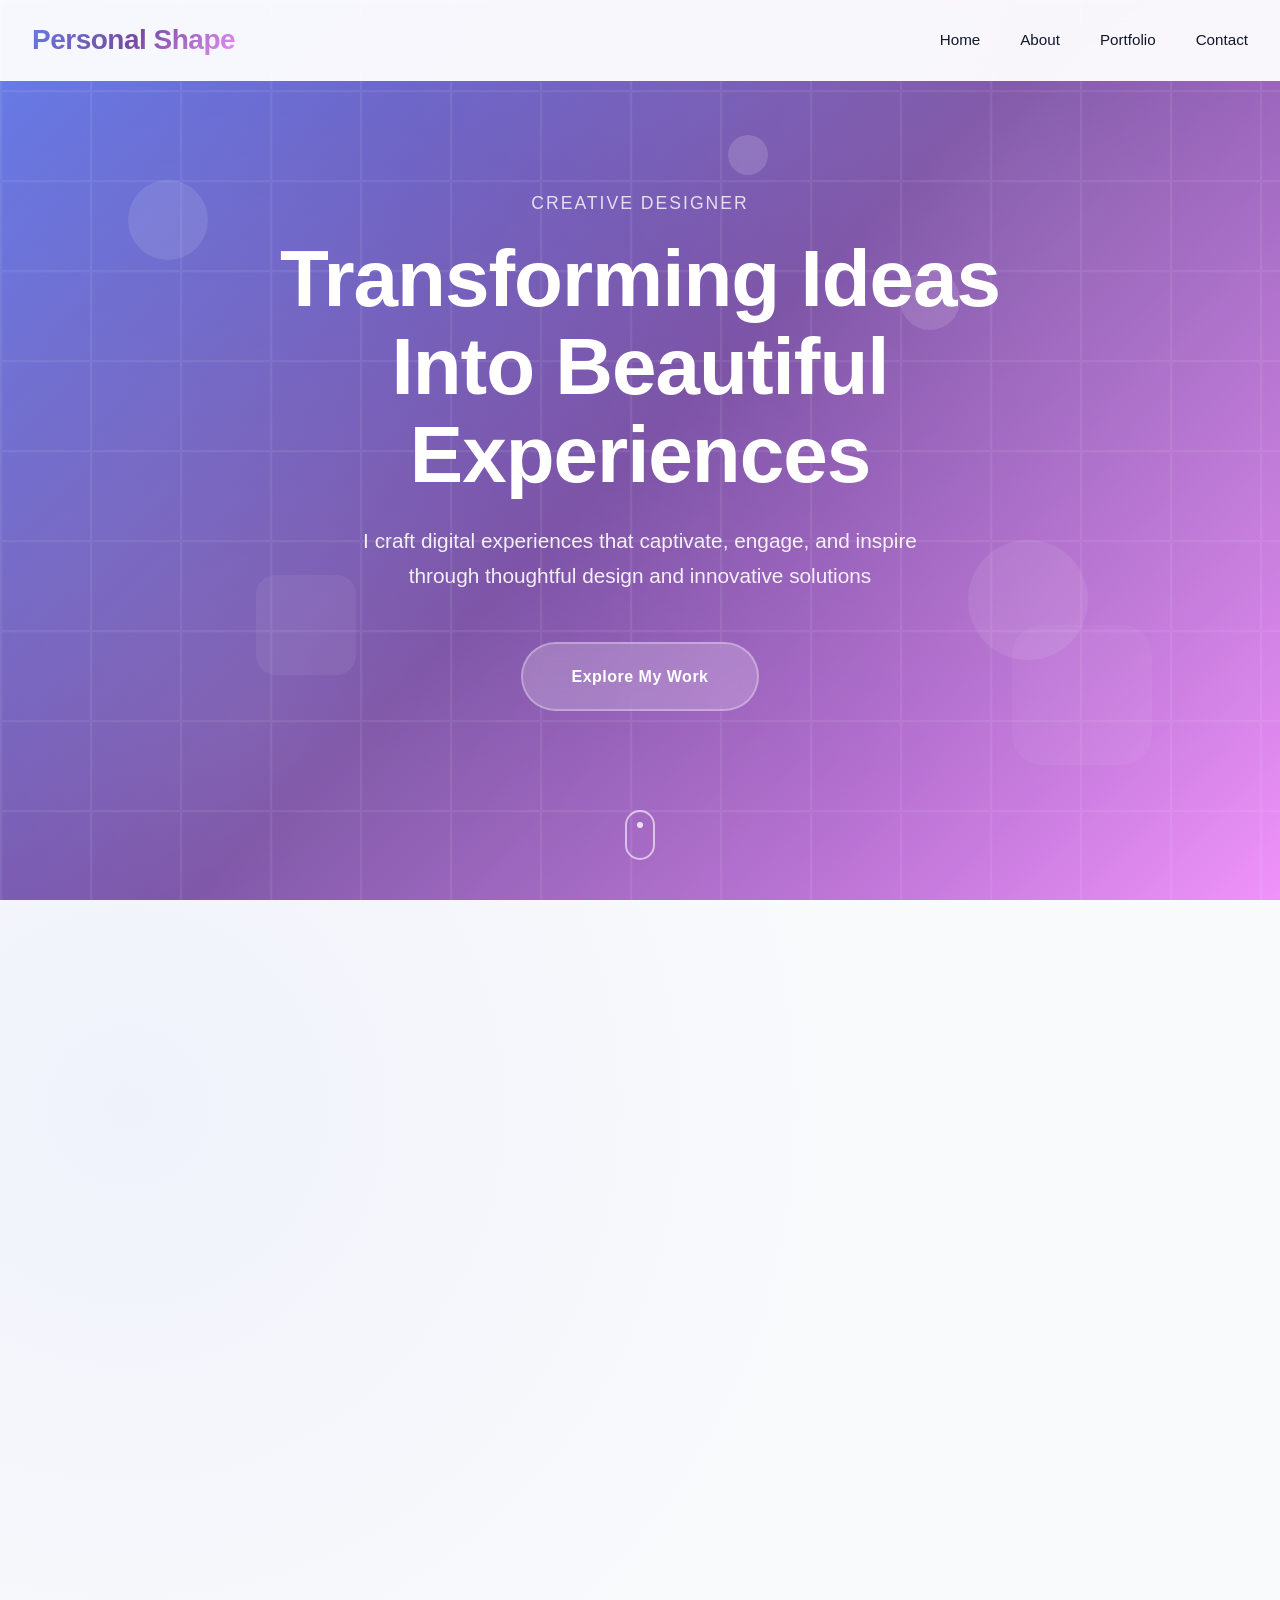
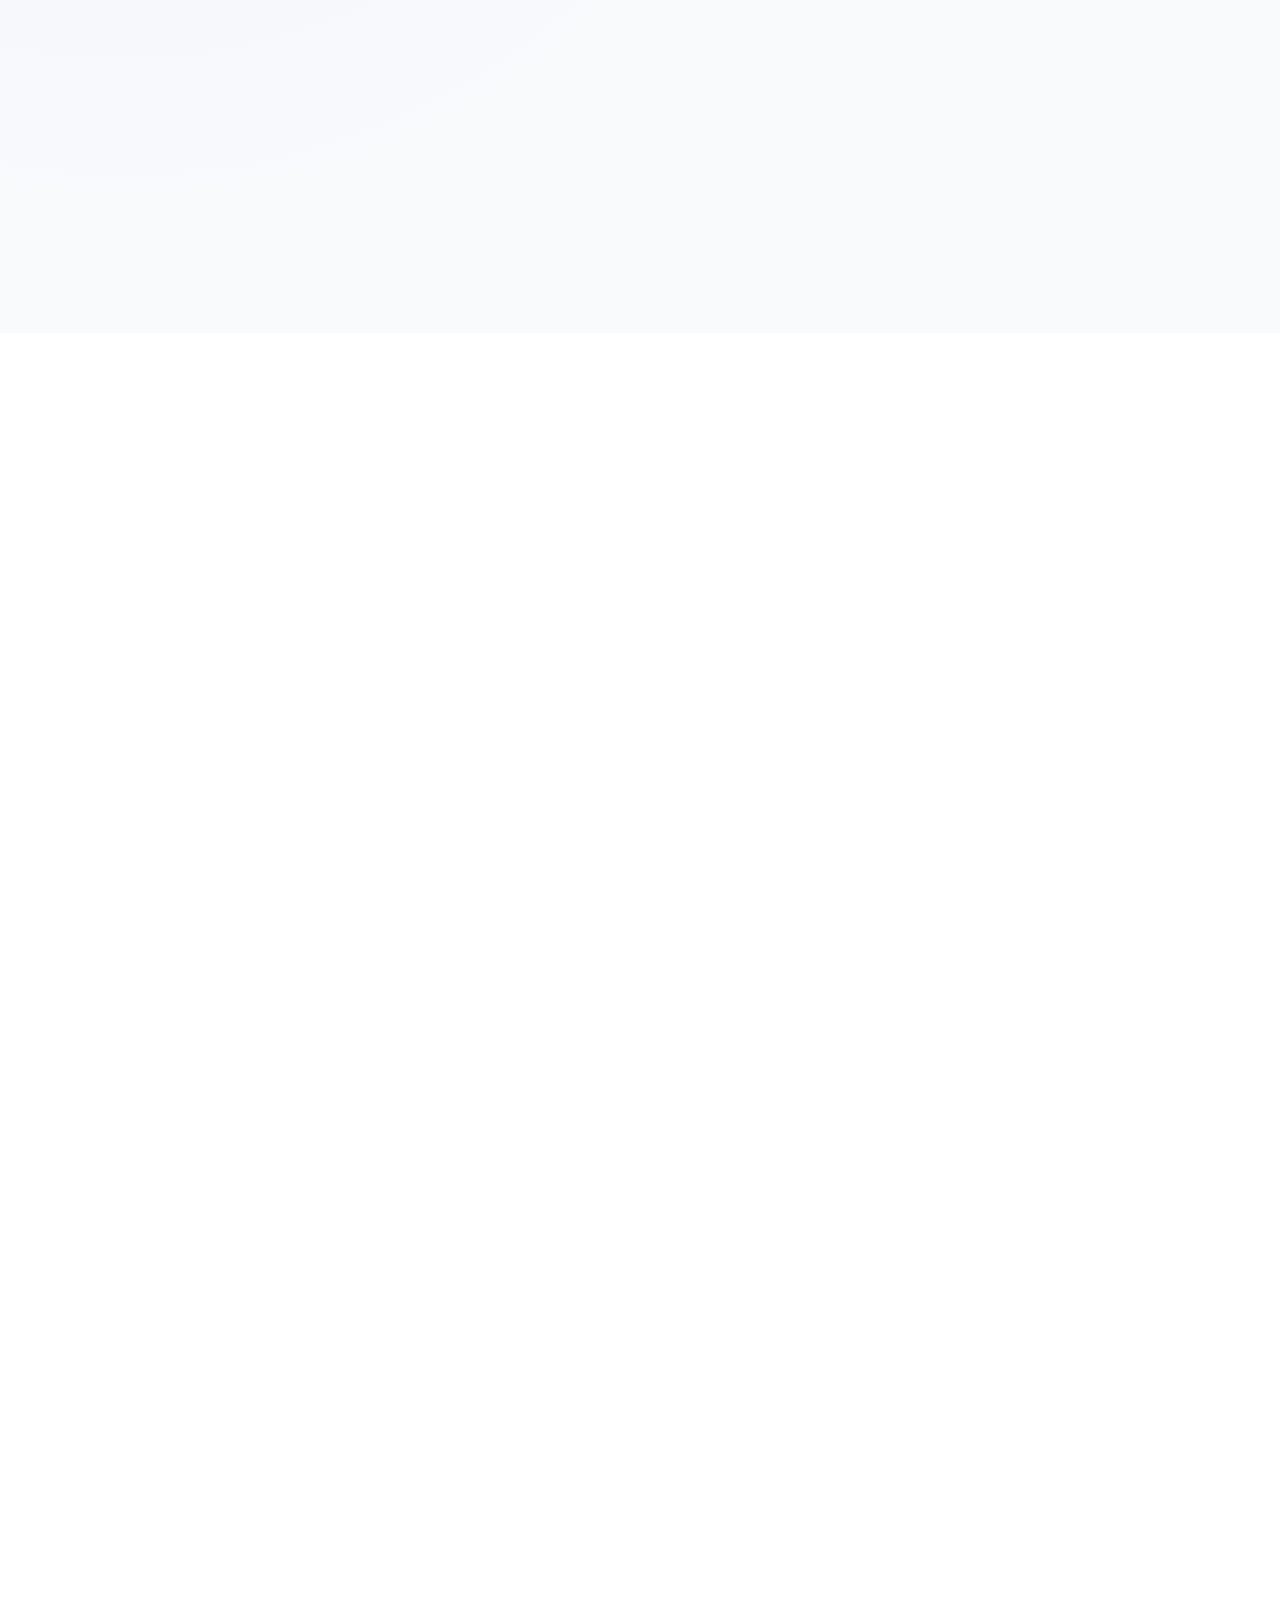
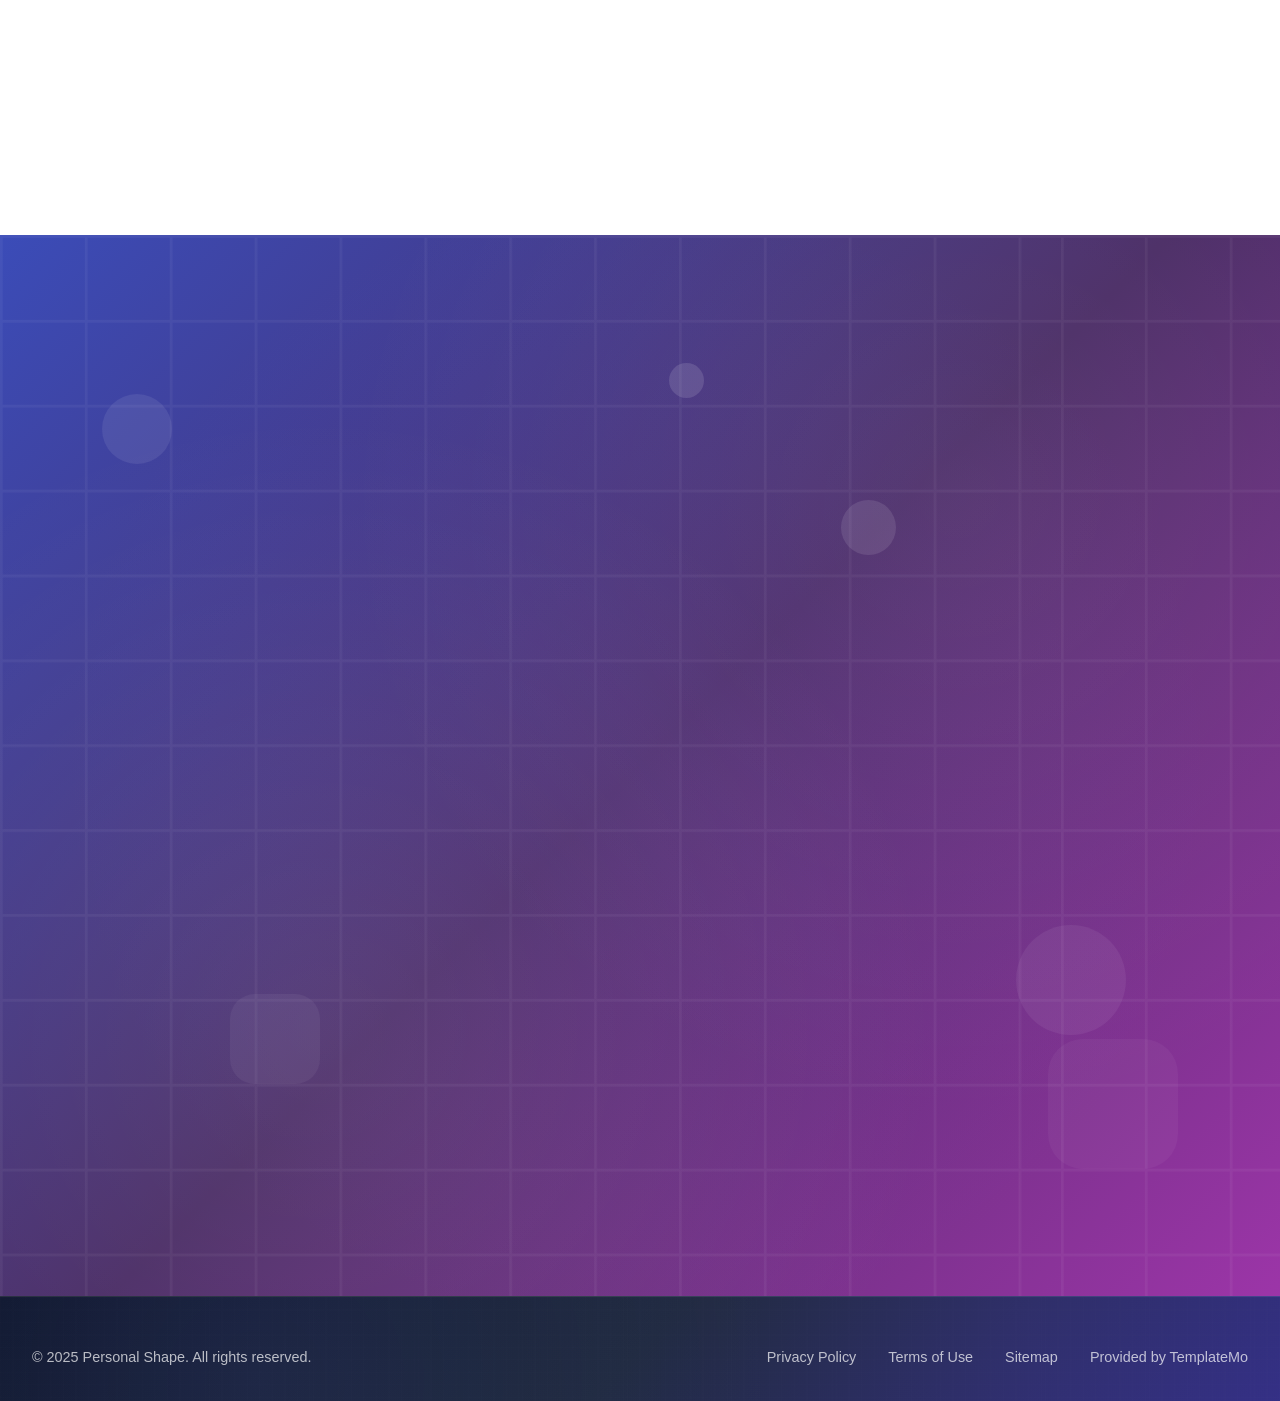
==== index.html @ 4d8c2f05 "Add files via upload" ====
<!DOCTYPE html>
<html lang="en">
<head>
    <meta charset="UTF-8">
    <meta name="viewport" content="width=device-width, initial-scale=1.0">
    <title>Personal Shape - Creative Designer</title>
    <link href="templatemo-personal-style.css" rel="stylesheet">

<!--

TemplateMo 593 personal shape

https://templatemo.com/tm-593-personal-shape

-->
</head>
<body>
    <!-- Navigation -->
    <nav id="navbar">
        <div class="nav-container">
            <div class="logo">Personal Shape</div>
            <ul class="nav-links">
                <li><a href="#home">Home</a></li>
                <li><a href="#about">About</a></li>
                <li><a href="#portfolio">Portfolio</a></li>
                <li><a href="#contact">Contact</a></li>
            </ul>
            <div class="mobile-menu-toggle" id="mobileMenuToggle">
                <div class="hamburger"></div>
                <div class="hamburger"></div>
                <div class="hamburger"></div>
            </div>
        </div>
    </nav>

    <!-- Mobile Menu -->
    <div class="mobile-menu" id="mobileMenu">
        <ul class="mobile-nav-links">
            <li><a href="#home">Home</a></li>
            <li><a href="#about">About</a></li>
            <li><a href="#portfolio">Portfolio</a></li>
            <li><a href="#contact">Contact</a></li>
        </ul>
    </div>

    <!-- Hero Section -->
    <section id="home" class="hero">
        <div class="floating-shapes">
            <div class="shape shape-1"></div>
            <div class="shape shape-2"></div>
            <div class="shape shape-3"></div>
            <div class="shape shape-4"></div>
            <div class="shape shape-5"></div>
            <div class="shape shape-6"></div>
        </div>
        <div class="hero-content">
            <div class="hero-subtitle">Creative Designer</div>
            <h1>Transforming Ideas Into Beautiful Experiences</h1>
            <p class="subtitle">I craft digital experiences that captivate, engage, and inspire through thoughtful design and innovative solutions</p>
            <a href="#portfolio" class="cta-button">Explore My Work</a>
        </div>
        <div class="scroll-indicator" onclick="document.getElementById('about').scrollIntoView()"></div>
    </section>

    <!-- About Section -->
    <section id="about" class="about">
        <div class="container">
            <h2 class="section-title fade-in">About Me</h2>
            <div class="about-content">
                <div class="about-image slide-in-left"></div>
                <div class="about-text slide-in-right">
                    <h3>Passionate about creating meaningful digital experiences</h3>
                    <p>With over 5 years of experience in digital design, I specialize in creating user-centered solutions that bridge the gap between functionality and aesthetics. My approach combines strategic thinking with creative execution to deliver impactful results.</p>
                    <p>I believe that great design is not just about how it looks, but how it works and how it makes people feel. Every project is an opportunity to solve problems and create connections that matter.</p>
                    <p>When I'm not designing, you'll find me exploring new technologies, sketching ideas, or seeking inspiration in nature and architecture.</p>
                    <div class="skills">
                        <span class="skill-tag">UI/UX Design</span>
                        <span class="skill-tag">Web Development</span>
                        <span class="skill-tag">Brand Identity</span>
                        <span class="skill-tag">Motion Graphics</span>
                        <span class="skill-tag">Prototyping</span>
                        <span class="skill-tag">Design Systems</span>
                    </div>
                </div>
            </div>
        </div>
    </section>

    <!-- Portfolio Section -->
    <section id="portfolio" class="portfolio">
        <div class="container">
            <h2 class="section-title fade-in">Featured Work</h2>
            <div class="portfolio-grid">
                <div class="portfolio-item">
                    <div class="portfolio-image"></div>
                    <div class="portfolio-content">
                        <h4>E-commerce Platform</h4>
                        <p>A modern, responsive e-commerce solution with focus on user experience and conversion optimization. Built with scalability and performance in mind.</p>
                        <div class="portfolio-tech">
                            <span class="tech-tag">React</span>
                            <span class="tech-tag">Node.js</span>
                            <span class="tech-tag">MongoDB</span>
                            <span class="tech-tag">Stripe</span>
                        </div>
                    </div>
                </div>
                <div class="portfolio-item">
                    <div class="portfolio-image"></div>
                    <div class="portfolio-content">
                        <h4>Brand Identity System</h4>
                        <p>Complete visual identity redesign for a tech startup, including logo, guidelines, and digital assets. Creating a cohesive brand experience across all touchpoints.</p>
                        <div class="portfolio-tech">
                            <span class="tech-tag">Illustrator</span>
                            <span class="tech-tag">Photoshop</span>
                            <span class="tech-tag">Figma</span>
                            <span class="tech-tag">After Effects</span>
                        </div>
                    </div>
                </div>
                <div class="portfolio-item">
                    <div class="portfolio-image"></div>
                    <div class="portfolio-content">
                        <h4>Mobile App Design</h4>
                        <p>Intuitive mobile app interface for a fitness tracking application with focus on accessibility and user engagement through gamification.</p>
                        <div class="portfolio-tech">
                            <span class="tech-tag">Figma</span>
                            <span class="tech-tag">Principle</span>
                            <span class="tech-tag">React Native</span>
                            <span class="tech-tag">Lottie</span>
                        </div>
                    </div>
                </div>
                <div class="portfolio-item">
                    <div class="portfolio-image"></div>
                    <div class="portfolio-content">
                        <h4>Dashboard Interface</h4>
                        <p>Clean and functional dashboard design for data analytics platform with complex information architecture and real-time data visualization.</p>
                        <div class="portfolio-tech">
                            <span class="tech-tag">Vue.js</span>
                            <span class="tech-tag">D3.js</span>
                            <span class="tech-tag">SCSS</span>
                            <span class="tech-tag">Chart.js</span>
                        </div>
                    </div>
                </div>
                <div class="portfolio-item">
                    <div class="portfolio-image"></div>
                    <div class="portfolio-content">
                        <h4>Marketing Website</h4>
                        <p>Modern marketing website with interactive animations and optimized conversion funnels. Built for maximum performance and SEO.</p>
                        <div class="portfolio-tech">
                            <span class="tech-tag">Next.js</span>
                            <span class="tech-tag">Framer Motion</span>
                            <span class="tech-tag">Tailwind CSS</span>
                            <span class="tech-tag">Vercel</span>
                        </div>
                    </div>
                </div>
                <div class="portfolio-item">
                    <div class="portfolio-image"></div>
                    <div class="portfolio-content">
                        <h4>Creative Portfolio</h4>
                        <p>Artistic portfolio website featuring immersive galleries, smooth transitions, and creative storytelling for a digital artist.</p>
                        <div class="portfolio-tech">
                            <span class="tech-tag">React</span>
                            <span class="tech-tag">Three.js</span>
                            <span class="tech-tag">GSAP</span>
                            <span class="tech-tag">WebGL</span>
                        </div>
                    </div>
                </div>
            </div>
        </div>
    </section>

    <!-- Contact Section -->
    <section id="contact" class="contact">
        <div class="contact-floating-shapes">
            <div class="contact-shape contact-shape-1"></div>
            <div class="contact-shape contact-shape-2"></div>
            <div class="contact-shape contact-shape-3"></div>
            <div class="contact-shape contact-shape-4"></div>
            <div class="contact-shape contact-shape-5"></div>
            <div class="contact-shape contact-shape-6"></div>
        </div>
        <div class="container">
            <div class="contact-content">
                <h2 class="section-title fade-in">Let's Work Together</h2>
                <p class="fade-in">Ready to bring your vision to life? Let's discuss how we can create something amazing together. I'm always excited to take on new challenges and collaborate on innovative projects.</p>
                <form class="contact-form fade-in">
                    <div class="form-row">
                        <div class="form-group">
                            <label for="name">Name</label>
                            <input type="text" id="name" name="name" placeholder="Your full name" required>
                        </div>
                        <div class="form-group">
                            <label for="email">Email</label>
                            <input type="email" id="email" name="email" placeholder="your.email@example.com" required>
                        </div>
                    </div>
                    <div class="form-group">
                        <label for="subject">Subject</label>
                        <input type="text" id="subject" name="subject" placeholder="What's this about?" required>
                    </div>
                    <div class="form-group">
                        <label for="message">Message</label>
                        <textarea id="message" name="message" rows="6" placeholder="Tell me about your project..." required></textarea>
                    </div>
                    <button type="submit" class="submit-btn">Send Message</button>
                </form>
            </div>
        </div>
    </section>

    <!-- Footer -->
    <footer class="footer">
        <div class="container">
            <div class="footer-content">
                <div class="footer-left">
                    <p>&copy; 2025 Personal Shape. All rights reserved.</p>
                </div>
                <div class="footer-right">
                    <a href="#privacy">Privacy Policy</a>
                    <a href="#terms">Terms of Use</a>
                    <a href="#sitemap">Sitemap</a>
                    <a href="https://templatemo.com" target="_blank" rel="noopener nofollow">Provided by TemplateMo</a>
                </div>
            </div>
        </div>
    </footer>

<script src="templatemo-personal-javascripts.js"></script>

</body>
</html>
---- templatemo-personal-style.css ----
/*

TemplateMo 593 personal shape

https://templatemo.com/tm-593-personal-shape

*/

@charset "utf-8";
/* CSS Document */

        * {
            margin: 0;
            padding: 0;
            box-sizing: border-box;
        }

        /* Footer */
        .footer {
            background: linear-gradient(135deg, #0f172a 0%, #1e293b 50%, #312e81 100%);
            color: var(--text-light);
            padding: 3rem 0 2rem;
            border-top: 1px solid rgba(255, 255, 255, 0.1);
            position: relative;
            overflow: hidden;
        }

        .footer::before {
            content: '';
            position: absolute;
            top: 0;
            left: 0;
            right: 0;
            bottom: 0;
            background: url('data:image/svg+xml,<svg xmlns="http://www.w3.org/2000/svg" viewBox="0 0 100 100"><defs><pattern id="footer-grid" width="12" height="12" patternUnits="userSpaceOnUse"><path d="M 12 0 L 0 0 0 12" fill="none" stroke="rgba(255,255,255,0.05)" stroke-width="0.5"/></pattern></defs><rect width="100" height="100" fill="url(%23footer-grid)"/></svg>');
            opacity: 0.4;
        }

        .footer::after {
            content: '';
            position: absolute;
            top: 0;
            left: 0;
            right: 0;
            bottom: 0;
            background: radial-gradient(circle at 20% 80%, rgba(99, 102, 241, 0.1) 0%, transparent 50%),
                        radial-gradient(circle at 80% 20%, rgba(139, 92, 246, 0.08) 0%, transparent 50%);
        }

        .footer-content {
            display: flex;
            justify-content: space-between;
            align-items: center;
            flex-wrap: wrap;
            gap: 1rem;
            position: relative;
            z-index: 2;
        }

        .footer-left p {
            color: rgba(255, 255, 255, 0.7);
            font-size: 0.9rem;
            margin: 0;
        }

        .footer-right {
            display: flex;
            gap: 2rem;
            flex-wrap: wrap;
        }

        .footer-right a {
            color: rgba(255, 255, 255, 0.7);
            text-decoration: none;
            font-size: 0.9rem;
            transition: all 0.3s ease;
            position: relative;
        }

        .footer-right a:hover {
            color: var(--text-light);
            transform: translateY(-1px);
        }

        .footer-right a::after {
            content: '';
            position: absolute;
            width: 0;
            height: 1px;
            bottom: -3px;
            left: 0;
            background: var(--primary-color);
            transition: width 0.3s ease;
        }

        .footer-right a:hover::after {
            width: 100%;
        }

        /* Footer Mobile Responsiveness */
        @media (max-width: 768px) {
            .footer-content {
                flex-direction: column;
                text-align: center;
                gap: 1.5rem;
            }

            .footer-right {
                justify-content: center;
                gap: 1.5rem;
            }

            .footer-right a {
                font-size: 0.85rem;
            }
        }

        @media (max-width: 480px) {
            .footer-right {
                flex-direction: column;
                gap: 1rem;
            }
        }

        :root {
            --primary-color: #6366f1;
            --secondary-color: #8b5cf6;
            --accent-color: #f59e0b;
            --accent-pink: #ec4899;
            --accent-cyan: #06b6d4;
            --text-primary: #0f172a;
            --text-secondary: #64748b;
            --text-light: #ffffff;
            --bg-primary: #ffffff;
            --bg-secondary: #f8fafc;
            --bg-dark: #0f172a;
            --bg-card: rgba(255, 255, 255, 0.95);
            --gradient-primary: linear-gradient(135deg, #667eea 0%, #764ba2 100%);
            --gradient-secondary: linear-gradient(135deg, #f093fb 0%, #f5576c 100%);
            --gradient-tertiary: linear-gradient(135deg, #4facfe 0%, #00f2fe 100%);
            --gradient-elegant: linear-gradient(135deg, #667eea 0%, #764ba2 50%, #f093fb 100%);
            --shadow-sm: 0 1px 2px 0 rgba(0, 0, 0, 0.05);
            --shadow-md: 0 4px 6px -1px rgba(0, 0, 0, 0.1), 0 2px 4px -1px rgba(0, 0, 0, 0.06);
            --shadow-lg: 0 10px 15px -3px rgba(0, 0, 0, 0.1), 0 4px 6px -2px rgba(0, 0, 0, 0.05);
            --shadow-xl: 0 20px 25px -5px rgba(0, 0, 0, 0.1), 0 10px 10px -5px rgba(0, 0, 0, 0.04);
            --shadow-2xl: 0 25px 50px -12px rgba(0, 0, 0, 0.25);
            --glass: rgba(255, 255, 255, 0.15);
            --glass-border: rgba(255, 255, 255, 0.2);
        }

        body {
            font-family: 'Segoe UI', 'Roboto', 'Helvetica Neue', 'Arial', sans-serif;
            line-height: 1.7;
            color: var(--text-primary);
            scroll-behavior: smooth;
            overflow-x: hidden;
            background: var(--bg-primary);
        }

        /* Navigation */
        nav {
            position: fixed;
            top: 0;
            width: 100%;
            background: rgba(255, 255, 255, 0.95);
            backdrop-filter: blur(20px);
            z-index: 1000;
            padding: 1rem 0;
            transition: all 0.4s cubic-bezier(0.4, 0, 0.2, 1);
            border-bottom: 1px solid rgba(255, 255, 255, 0.1);
        }

        nav.scrolled {
            background: rgba(255, 255, 255, 0.98);
            box-shadow: var(--shadow-lg);
            padding: 0.75rem 0;
        }

        .nav-container {
            max-width: 1400px;
            margin: 0 auto;
            padding: 0 2rem;
            display: flex;
            justify-content: space-between;
            align-items: center;
        }

        .logo {
            font-family: 'Segoe UI', 'Roboto', 'Helvetica Neue', 'Arial', sans-serif;
            font-size: 1.75rem;
            font-weight: 700;
            background: var(--gradient-elegant);
            -webkit-background-clip: text;
            background-clip: text;
            -webkit-text-fill-color: transparent;
            letter-spacing: -0.5px;
        }

        .nav-links {
            display: flex;
            list-style: none;
            gap: 2.5rem;
            align-items: center;
        }

        .nav-links a {
            text-decoration: none;
            color: var(--text-primary);
            font-weight: 500;
            font-size: 0.95rem;
            transition: all 0.3s cubic-bezier(0.4, 0, 0.2, 1);
            position: relative;
            padding: 0.5rem 0;
        }

        .nav-links a:hover {
            color: var(--primary-color);
            transform: translateY(-1px);
        }

        .nav-links a::after {
            content: '';
            position: absolute;
            width: 0;
            height: 2px;
            bottom: 0;
            left: 50%;
            background: var(--gradient-primary);
            transition: all 0.3s cubic-bezier(0.4, 0, 0.2, 1);
            transform: translateX(-50%);
            border-radius: 1px;
        }

        .nav-links a:hover::after {
            width: 100%;
        }

        /* Mobile Menu */
        .mobile-menu-toggle {
            display: none;
            flex-direction: column;
            cursor: pointer;
            padding: 0.5rem;
            z-index: 1001;
        }

        .hamburger {
            width: 25px;
            height: 3px;
            background: var(--text-primary);
            margin: 3px 0;
            transition: all 0.3s ease;
            border-radius: 1px;
        }

        .mobile-menu-toggle.active .hamburger:nth-child(1) {
            transform: rotate(-45deg) translate(-5px, 6px);
        }

        .mobile-menu-toggle.active .hamburger:nth-child(2) {
            opacity: 0;
        }

        .mobile-menu-toggle.active .hamburger:nth-child(3) {
            transform: rotate(45deg) translate(-5px, -6px);
        }

        .mobile-menu {
            position: fixed;
            top: 0;
            right: -100%;
            width: 100%;
            height: 100vh;
            background: rgba(15, 23, 42, 0.98);
            backdrop-filter: blur(20px);
            display: flex;
            flex-direction: column;
            justify-content: center;
            align-items: center;
            transition: right 0.4s cubic-bezier(0.4, 0, 0.2, 1);
            z-index: 999;
        }

        .mobile-menu.active {
            right: 0;
        }

        .mobile-nav-links {
            list-style: none;
            text-align: center;
        }

        .mobile-nav-links li {
            margin: 2rem 0;
            opacity: 0;
            transform: translateY(30px);
            transition: all 0.4s cubic-bezier(0.4, 0, 0.2, 1);
        }

        .mobile-menu.active .mobile-nav-links li {
            opacity: 1;
            transform: translateY(0);
        }

        .mobile-menu.active .mobile-nav-links li:nth-child(1) { transition-delay: 0.1s; }
        .mobile-menu.active .mobile-nav-links li:nth-child(2) { transition-delay: 0.2s; }
        .mobile-menu.active .mobile-nav-links li:nth-child(3) { transition-delay: 0.3s; }
        .mobile-menu.active .mobile-nav-links li:nth-child(4) { transition-delay: 0.4s; }

        .mobile-nav-links a {
            font-family: 'Segoe UI', 'Roboto', 'Helvetica Neue', 'Arial', sans-serif;
            font-size: 2.5rem;
            font-weight: 500;
            color: var(--text-light);
            text-decoration: none;
            transition: all 0.3s ease;
            background: var(--gradient-elegant);
            -webkit-background-clip: text;
            background-clip: text;
            -webkit-text-fill-color: transparent;
        }

        .mobile-nav-links a:hover {
            transform: scale(1.05);
        }

        /* Hero Section */
        .hero {
            height: 100vh;
            display: flex;
            align-items: center;
            justify-content: center;
            background: var(--gradient-elegant);
            position: relative;
            overflow: hidden;
        }

        .hero::before {
            content: '';
            position: absolute;
            top: 0;
            left: 0;
            right: 0;
            bottom: 0;
            background: url('data:image/svg+xml,<svg xmlns="http://www.w3.org/2000/svg" viewBox="0 0 100 100"><defs><pattern id="grid" width="10" height="10" patternUnits="userSpaceOnUse"><path d="M 10 0 L 0 0 0 10" fill="none" stroke="rgba(255,255,255,0.1)" stroke-width="0.5"/></pattern></defs><rect width="100" height="100" fill="url(%23grid)"/></svg>');
            animation: float 25s ease-in-out infinite;
            opacity: 0.7;
        }

        .hero::after {
            content: '';
            position: absolute;
            top: 0;
            left: 0;
            right: 0;
            bottom: 0;
            background: radial-gradient(circle at 20% 80%, rgba(255, 255, 255, 0.1) 0%, transparent 50%),
                        radial-gradient(circle at 80% 20%, rgba(255, 255, 255, 0.1) 0%, transparent 50%);
            animation: pulse 4s ease-in-out infinite alternate;
        }

        /* Floating Shapes */
        .floating-shapes {
            position: absolute;
            top: 0;
            left: 0;
            width: 100%;
            height: 100%;
            pointer-events: none;
            z-index: 1;
        }

        .shape {
            position: absolute;
            background: rgba(255, 255, 255, 0.1);
            border-radius: 50%;
        }

        .shape-1 {
            width: 80px;
            height: 80px;
            top: 20%;
            left: 10%;
            animation: floatShape1 20s ease-in-out infinite;
        }

        .shape-2 {
            width: 120px;
            height: 120px;
            top: 60%;
            right: 15%;
            background: rgba(255, 255, 255, 0.08);
            animation: floatShape2 25s ease-in-out infinite reverse;
        }

        .shape-3 {
            width: 60px;
            height: 60px;
            top: 30%;
            right: 25%;
            background: rgba(255, 255, 255, 0.12);
            animation: floatShape3 18s ease-in-out infinite;
        }

        .shape-4 {
            width: 100px;
            height: 100px;
            bottom: 25%;
            left: 20%;
            background: rgba(255, 255, 255, 0.06);
            border-radius: 20px;
            animation: floatShape4 22s ease-in-out infinite;
        }

        .shape-5 {
            width: 40px;
            height: 40px;
            top: 15%;
            right: 40%;
            background: rgba(255, 255, 255, 0.15);
            animation: floatShape5 16s ease-in-out infinite reverse;
        }

        .shape-6 {
            width: 140px;
            height: 140px;
            bottom: 15%;
            right: 10%;
            background: rgba(255, 255, 255, 0.04);
            border-radius: 30px;
            animation: floatShape6 28s ease-in-out infinite;
        }

        @keyframes floatShape1 {
            0%, 100% { transform: translateY(0px) translateX(0px) rotate(0deg); }
            25% { transform: translateY(-30px) translateX(20px) rotate(90deg); }
            50% { transform: translateY(-15px) translateX(-10px) rotate(180deg); }
            75% { transform: translateY(-40px) translateX(15px) rotate(270deg); }
        }

        @keyframes floatShape2 {
            0%, 100% { transform: translateY(0px) translateX(0px) scale(1); }
            33% { transform: translateY(25px) translateX(-20px) scale(1.1); }
            66% { transform: translateY(-20px) translateX(25px) scale(0.9); }
        }

        @keyframes floatShape3 {
            0%, 100% { transform: translateY(0px) translateX(0px) rotate(0deg); }
            50% { transform: translateY(-25px) translateX(-30px) rotate(180deg); }
        }

        @keyframes floatShape4 {
            0%, 100% { transform: translateY(0px) translateX(0px) rotate(0deg); }
            25% { transform: translateY(20px) translateX(-15px) rotate(45deg); }
            50% { transform: translateY(-10px) translateX(30px) rotate(90deg); }
            75% { transform: translateY(15px) translateX(-20px) rotate(135deg); }
        }

        @keyframes floatShape5 {
            0%, 100% { transform: translateY(0px) translateX(0px) scale(1); }
            50% { transform: translateY(-35px) translateX(20px) scale(1.2); }
        }

        @keyframes floatShape6 {
            0%, 100% { transform: translateY(0px) translateX(0px) rotate(0deg); }
            33% { transform: translateY(-15px) translateX(10px) rotate(60deg); }
            66% { transform: translateY(10px) translateX(-25px) rotate(120deg); }
        }

        @keyframes float {
            0%, 100% { transform: translateY(0px) rotate(0deg); }
            50% { transform: translateY(-20px) rotate(1deg); }
        }

        @keyframes pulse {
            0% { opacity: 0.5; }
            100% { opacity: 0.8; }
        }

        .hero-content {
            text-align: center;
            color: var(--text-light);
            z-index: 2;
            position: relative;
            max-width: 900px;
            padding: 0 2rem;
        }

        .hero-subtitle {
            font-size: 1.1rem;
            font-weight: 500;
            letter-spacing: 2px;
            text-transform: uppercase;
            opacity: 0;
            transform: translateY(30px);
            animation: fadeInUp 1s ease 0.2s forwards;
            margin-bottom: 1rem;
            color: rgba(255, 255, 255, 0.8);
        }

        .hero h1 {
            font-family: 'Segoe UI', 'Roboto', 'Helvetica Neue', 'Arial', sans-serif;
            font-size: 5rem;
            font-weight: 700;
            margin-bottom: 1.5rem;
            opacity: 0;
            transform: translateY(30px);
            animation: fadeInUp 1s ease 0.4s forwards;
            line-height: 1.1;
            letter-spacing: -1px;
        }

        .hero .subtitle {
            font-size: 1.3rem;
            margin-bottom: 3rem;
            opacity: 0;
            transform: translateY(30px);
            animation: fadeInUp 1s ease 0.6s forwards;
            color: rgba(255, 255, 255, 0.9);
            font-weight: 400;
            max-width: 600px;
            margin-left: auto;
            margin-right: auto;
        }

        .cta-button {
            display: inline-block;
            padding: 1.2rem 3rem;
            background: rgba(255, 255, 255, 0.2);
            color: var(--text-light);
            text-decoration: none;
            border-radius: 50px;
            font-weight: 600;
            font-size: 1rem;
            transform: translateY(30px);
            opacity: 0;
            animation: fadeInUp 1s ease 0.8s forwards;
            transition: all 0.4s cubic-bezier(0.4, 0, 0.2, 1);
            border: 2px solid rgba(255, 255, 255, 0.3);
            backdrop-filter: blur(10px);
            letter-spacing: 0.5px;
        }

        .cta-button:hover {
            transform: translateY(-3px);
            background: rgba(255, 255, 255, 0.25);
            box-shadow: 0 20px 40px rgba(0, 0, 0, 0.2);
            border-color: rgba(255, 255, 255, 0.4);
        }

        @keyframes fadeInUp {
            to {
                opacity: 1;
                transform: translateY(0);
            }
        }

        /* Scroll Indicator */
        .scroll-indicator {
            position: absolute;
            bottom: 40px;
            left: 50%;
            transform: translateX(-50%);
            width: 30px;
            height: 50px;
            border: 2px solid rgba(255, 255, 255, 0.6);
            border-radius: 25px;
            cursor: pointer;
            transition: all 0.3s ease;
        }

        .scroll-indicator:hover {
            border-color: rgba(255, 255, 255, 0.9);
        }

        .scroll-indicator::before {
            content: '';
            position: absolute;
            top: 10px;
            left: 50%;
            width: 6px;
            height: 6px;
            background: rgba(255, 255, 255, 0.8);
            border-radius: 50%;
            transform: translateX(-50%);
            animation: scroll 2s infinite;
        }

        @keyframes scroll {
            0% { transform: translateX(-50%) translateY(0); opacity: 1; }
            100% { transform: translateX(-50%) translateY(20px); opacity: 0; }
        }

        /* Section Styles */
        section {
            padding: 8rem 0;
        }

        .container {
            max-width: 1400px;
            margin: 0 auto;
            padding: 0 2rem;
        }

        .section-title {
            text-align: center;
            font-family: 'Segoe UI', 'Roboto', 'Helvetica Neue', 'Arial', sans-serif;
            font-size: 3.5rem;
            font-weight: 600;
            margin-bottom: 4rem;
            background: var(--gradient-elegant);
            -webkit-background-clip: text;
            background-clip: text;
            -webkit-text-fill-color: transparent;
            letter-spacing: -1px;
            position: relative;
        }

        .section-title::after {
            content: '';
            position: absolute;
            width: 60px;
            height: 4px;
            background: var(--gradient-primary);
            bottom: -20px;
            left: 50%;
            transform: translateX(-50%);
            border-radius: 2px;
        }

        /* About Section */
        .about {
            background: var(--bg-secondary);
            position: relative;
        }

        .about::before {
            content: '';
            position: absolute;
            top: 0;
            left: 0;
            right: 0;
            bottom: 0;
            background: radial-gradient(circle at 10% 20%, rgba(99, 102, 241, 0.05) 0%, transparent 50%);
        }

        .about-content {
            display: grid;

            grid-template-columns: 1fr 1.5fr;
            gap: 6rem;
            align-items: center;
            position: relative;
        }

        .about-image {
            width: 100%;
            height: 500px;
            background: url('images/smiling-girl-computer-desktop.jpg') center/cover;
            border-radius: 30px;
            position: relative;
            overflow: hidden;
            box-shadow: var(--shadow-2xl);
            transform: rotate(-2deg);
            transition: transform 0.4s ease;
        }

        .about-image:hover {
            transform: rotate(0deg) scale(1.02);
        }

        .about-image::before {
            content: '';
            position: absolute;
            top: 0;
            left: 0;
            right: 0;
            bottom: 0;
            background: linear-gradient(135deg, rgba(99, 102, 241, 0.3) 0%, rgba(139, 92, 246, 0.2) 100%);
            transition: opacity 0.3s ease;
        }

        .about-image:hover::before {
            opacity: 0.7;
        }

        .about-image::after {

        }

        .about-text h3 {
            font-family: 'Segoe UI', 'Roboto', 'Helvetica Neue', 'Arial', sans-serif;
            font-size: 2.5rem;
            margin-bottom: 2rem;
            color: var(--text-primary);
            font-weight: 500;
            line-height: 1.3;
        }

        .about-text p {
            font-size: 1.1rem;
            color: var(--text-secondary);
            margin-bottom: 2rem;
            line-height: 1.8;
        }

        .skills {
            display: flex;
            gap: 1rem;
            flex-wrap: wrap;
            margin-top: 3rem;
        }

        .skill-tag {
            padding: 0.75rem 1.5rem;
            background: var(--bg-card);
            color: var(--primary-color);
            border-radius: 30px;
            font-size: 0.9rem;
            font-weight: 600;
            border: 1px solid rgba(99, 102, 241, 0.2);
            transition: all 0.3s ease;
            backdrop-filter: blur(10px);
        }

        .skill-tag:hover {
            background: var(--primary-color);
            color: var(--text-light);
            transform: translateY(-2px);
            box-shadow: var(--shadow-lg);
        }

        /* Portfolio Section */
        .portfolio {
            background: var(--bg-primary);
        }

        .portfolio-grid {
            display: grid;
            grid-template-columns: repeat(3, 1fr);
            gap: 3rem;
            margin-top: 2rem;
        }

        .portfolio-item {
            background: var(--bg-card);
            border-radius: 25px;
            overflow: hidden;
            box-shadow: var(--shadow-lg);
            transition: all 0.4s cubic-bezier(0.4, 0, 0.2, 1);
            transform: translateY(20px);
            opacity: 0;
            border: 1px solid rgba(255, 255, 255, 0.2);
            backdrop-filter: blur(10px);
        }

        .portfolio-item.animate {
            transform: translateY(0);
            opacity: 1;
        }

        .portfolio-item:hover {
            transform: translateY(-15px);
            box-shadow: var(--shadow-2xl);
        }

        .portfolio-image {
            width: 100%;
            height: 180px;
            background: var(--gradient-primary);
            position: relative;
            overflow: hidden;
            background-size: cover;
            background-position: center;
        }

        .portfolio-item:nth-child(1) .portfolio-image {
            background-image: url('images/working-business-women.jpg');
        }

        .portfolio-item:nth-child(2) .portfolio-image {
            background-image: url('images/computer-desk-stickers.jpg');
        }

        .portfolio-item:nth-child(3) .portfolio-image {
            background-image: url('images/curved-display-pinky-girl.jpg');
        }

        .portfolio-item:nth-child(4) .portfolio-image {
            background-image: url('images/dashboard-interfaces-transparent-displays.jpg');
        }

        .portfolio-item:nth-child(5) .portfolio-image {
            background-image: url('images/marketing-strategy-women.jpg');
        }

        .portfolio-item:nth-child(6) .portfolio-image {
            background-image: url('images/portfolio-website-girl.jpg');
        }

        .portfolio-image::before {
            content: '';
            position: absolute;
            top: 0;
            left: 0;
            right: 0;
            bottom: 0;
            background: linear-gradient(135deg, rgba(0, 0, 0, 0.3) 0%, rgba(0, 0, 0, 0.1) 100%);
            transition: all 0.3s ease;
        }

        .portfolio-item:hover .portfolio-image::before {
            background: linear-gradient(135deg, rgba(99, 102, 241, 0.4) 0%, rgba(139, 92, 246, 0.3) 100%);
        }

        .portfolio-content {
            padding: 2rem;
        }

        .portfolio-content h4 {
            font-family: 'Segoe UI', 'Roboto', 'Helvetica Neue', 'Arial', sans-serif;
            font-size: 1.5rem;
            margin-bottom: 1rem;
            color: var(--text-primary);
            font-weight: 600;
        }

        .portfolio-content p {
            color: var(--text-secondary);
            margin-bottom: 1.5rem;
            line-height: 1.7;
        }

        .portfolio-tech {
            display: flex;
            gap: 0.75rem;
            flex-wrap: wrap;
        }

        .tech-tag {
            padding: 0.4rem 1rem;
            background: var(--bg-secondary);
            color: var(--text-secondary);
            border-radius: 20px;
            font-size: 0.85rem;
            font-weight: 500;
            transition: all 0.3s ease;
        }

        .tech-tag:hover {
            background: var(--primary-color);
            color: var(--text-light);
        }

        /* Contact Section */
        .contact {
            background: linear-gradient(135deg, #3b4cb8 0%, #4a2c65 50%, #9c35a8 100%);
            color: var(--text-light);
            position: relative;
            overflow: hidden;
        }

        .contact::before {
            content: '';
            position: absolute;
            top: 0;
            left: 0;
            right: 0;
            bottom: 0;
            background: url('data:image/svg+xml,<svg xmlns="http://www.w3.org/2000/svg" viewBox="0 0 100 100"><defs><pattern id="contact-grid" width="8" height="8" patternUnits="userSpaceOnUse"><path d="M 8 0 L 0 0 0 8" fill="none" stroke="rgba(255,255,255,0.08)" stroke-width="0.5"/></pattern></defs><rect width="100" height="100" fill="url(%23contact-grid)"/></svg>');
            animation: contactFloat 30s ease-in-out infinite;
            opacity: 0.6;
        }

        .contact::after {
            content: '';
            position: absolute;
            top: 0;
            left: 0;
            right: 0;
            bottom: 0;
            background: radial-gradient(circle at 25% 75%, rgba(255, 255, 255, 0.08) 0%, transparent 50%),
                        radial-gradient(circle at 75% 25%, rgba(255, 255, 255, 0.06) 0%, transparent 50%),
                        radial-gradient(circle at 50% 50%, rgba(139, 92, 246, 0.1) 0%, transparent 70%);
            animation: contactPulse 6s ease-in-out infinite alternate;
        }

        /* Contact Floating Shapes */
        .contact-floating-shapes {
            position: absolute;
            top: 0;
            left: 0;
            width: 100%;
            height: 100%;
            pointer-events: none;
            z-index: 1;
        }

        .contact-shape {
            position: absolute;
            background: rgba(255, 255, 255, 0.08);
            border-radius: 50%;
        }

        .contact-shape-1 {
            width: 70px;
            height: 70px;
            top: 15%;
            left: 8%;
            animation: contactFloatShape1 24s ease-in-out infinite;
        }

        .contact-shape-2 {
            width: 110px;
            height: 110px;
            top: 65%;
            right: 12%;
            background: rgba(255, 255, 255, 0.06);
            animation: contactFloatShape2 28s ease-in-out infinite reverse;
        }

        .contact-shape-3 {
            width: 55px;
            height: 55px;
            top: 25%;
            right: 30%;
            background: rgba(255, 255, 255, 0.1);
            animation: contactFloatShape3 20s ease-in-out infinite;
        }

        .contact-shape-4 {
            width: 90px;
            height: 90px;
            bottom: 20%;
            left: 18%;
            background: rgba(255, 255, 255, 0.05);
            border-radius: 25px;
            animation: contactFloatShape4 26s ease-in-out infinite;
        }

        .contact-shape-5 {
            width: 35px;
            height: 35px;
            top: 12%;
            right: 45%;
            background: rgba(255, 255, 255, 0.12);
            animation: contactFloatShape5 18s ease-in-out infinite reverse;
        }

        .contact-shape-6 {
            width: 130px;
            height: 130px;
            bottom: 12%;
            right: 8%;
            background: rgba(255, 255, 255, 0.04);
            border-radius: 35px;
            animation: contactFloatShape6 32s ease-in-out infinite;
        }

        @keyframes contactFloatShape1 {
            0%, 100% { transform: translateY(0px) translateX(0px) rotate(0deg); }
            25% { transform: translateY(-25px) translateX(15px) rotate(90deg); }
            50% { transform: translateY(-10px) translateX(-8px) rotate(180deg); }
            75% { transform: translateY(-35px) translateX(12px) rotate(270deg); }
        }

        @keyframes contactFloatShape2 {
            0%, 100% { transform: translateY(0px) translateX(0px) scale(1); }
            33% { transform: translateY(20px) translateX(-15px) scale(1.05); }
            66% { transform: translateY(-15px) translateX(20px) scale(0.95); }
        }

        @keyframes contactFloatShape3 {
            0%, 100% { transform: translateY(0px) translateX(0px) rotate(0deg); }
            50% { transform: translateY(-20px) translateX(-25px) rotate(180deg); }
        }

        @keyframes contactFloatShape4 {
            0%, 100% { transform: translateY(0px) translateX(0px) rotate(0deg); }
            25% { transform: translateY(15px) translateX(-12px) rotate(30deg); }
            50% { transform: translateY(-8px) translateX(25px) rotate(60deg); }
            75% { transform: translateY(12px) translateX(-18px) rotate(90deg); }
        }

        @keyframes contactFloatShape5 {
            0%, 100% { transform: translateY(0px) translateX(0px) scale(1); }
            50% { transform: translateY(-30px) translateX(15px) scale(1.15); }
        }

        @keyframes contactFloatShape6 {
            0%, 100% { transform: translateY(0px) translateX(0px) rotate(0deg); }
            33% { transform: translateY(-12px) translateX(8px) rotate(45deg); }
            66% { transform: translateY(8px) translateX(-20px) rotate(90deg); }
        }

        @keyframes contactFloat {
            0%, 100% { transform: translateY(0px) rotate(0deg); }
            33% { transform: translateY(-15px) rotate(0.5deg); }
            66% { transform: translateY(-10px) rotate(-0.5deg); }
        }

        @keyframes contactPulse {
            0% { opacity: 0.4; }
            100% { opacity: 0.7; }
        }

        .contact-content {
            text-align: center;
            max-width: 700px;
            margin: 0 auto;
            position: relative;
            z-index: 10;
        }

        .contact .section-title {
            color: var(--text-light);
            background: linear-gradient(135deg, #ffffff 0%, #e2e8f0 100%);
            -webkit-background-clip: text;
            background-clip: text;
            -webkit-text-fill-color: transparent;
        }

        .contact-form {
            display: grid;
            gap: 2rem;
            margin-top: 3rem;
        }

        .form-row {
            display: grid;
            grid-template-columns: 1fr 1fr;
            gap: 2rem;
        }

        .form-group {
            display: grid;
            gap: 0.75rem;
            text-align: left;
        }

        .form-group label {
            font-weight: 500;
            color: rgba(255, 255, 255, 0.9);
            font-size: 0.9rem;
        }

        .form-group input,
        .form-group textarea {
            padding: 1.2rem;
            border: 1px solid rgba(255, 255, 255, 0.2);
            border-radius: 15px;
            background: rgba(255, 255, 255, 0.08);
            color: var(--text-light);
            font-family: 'Segoe UI', 'Roboto', 'Helvetica Neue', 'Arial', sans-serif;
            font-size: 1rem;
            font-weight: 400;
            transition: all 0.3s cubic-bezier(0.4, 0, 0.2, 1);
            backdrop-filter: blur(10px);
            resize: vertical;
        }

        .form-group input:focus,
        .form-group textarea:focus {
            outline: none;
            background: rgba(255, 255, 255, 0.12);
            border-color: var(--primary-color);
            box-shadow: 0 0 0 3px rgba(99, 102, 241, 0.1);
        }

        .form-group input::placeholder,
        .form-group textarea::placeholder {
            color: rgba(255, 255, 255, 0.5);
        }

        .submit-btn {
            padding: 1.2rem 3rem;
            background: var(--gradient-primary);
            color: var(--text-light);
            border: none;
            border-radius: 50px;
            font-size: 1rem;
            font-weight: 600;
            cursor: pointer;
            transition: all 0.4s cubic-bezier(0.4, 0, 0.2, 1);
            margin-top: 1rem;
            letter-spacing: 0.5px;
        }

        .submit-btn:hover {
            transform: translateY(-3px);
            box-shadow: 0 20px 40px rgba(99, 102, 241, 0.3);
        }

        /* Animation Classes */
        .fade-in {
            opacity: 0;
            transform: translateY(40px);
            transition: all 0.8s cubic-bezier(0.4, 0, 0.2, 1);
        }

        .fade-in.animate {
            opacity: 1;
            transform: translateY(0);
        }

        .slide-in-left {
            opacity: 0;
            transform: translateX(-60px);
            transition: all 0.8s cubic-bezier(0.4, 0, 0.2, 1);
        }

        .slide-in-left.animate {
            opacity: 1;
            transform: translateX(0);
        }

        .slide-in-right {
            opacity: 0;
            transform: translateX(60px);
            transition: all 0.8s cubic-bezier(0.4, 0, 0.2, 1);
        }

        .slide-in-right.animate {
            opacity: 1;
            transform: translateX(0);
        }

        /* Mobile Responsiveness */
        @media (max-width: 1024px) {
            .portfolio-grid {
                grid-template-columns: repeat(2, 1fr);
                gap: 2rem;
            }

            .about-content {
                grid-template-columns: 1fr;
                gap: 4rem;
            }

            .hero h1 {
                font-size: 4rem;
            }
        }

        @media (max-width: 768px) {
            .nav-links {
                display: none;
            }

            .mobile-menu-toggle {
                display: flex;
            }

            .hero h1 {
                font-size: 3rem;
            }

            .hero .subtitle {
                font-size: 1.1rem;
            }

            .section-title {
                font-size: 2.5rem;
            }

            .portfolio-grid {
                grid-template-columns: 1fr;
            }

            .container {
                padding: 0 1.5rem;
            }

            section {
                padding: 5rem 0;
            }

            .form-row {
                grid-template-columns: 1fr;
                gap: 1.5rem;
            }

            .about-text h3 {
                font-size: 2rem;
            }

            .skills {
                margin-top: 2rem;
            }
        }

        @media (max-width: 480px) {
            .hero h1 {
                font-size: 2.5rem;
            }

            .section-title {
                font-size: 2rem;
            }

            .nav-container {
                padding: 0 1rem;
            }

            .container {
                padding: 0 1rem;
            }
        }
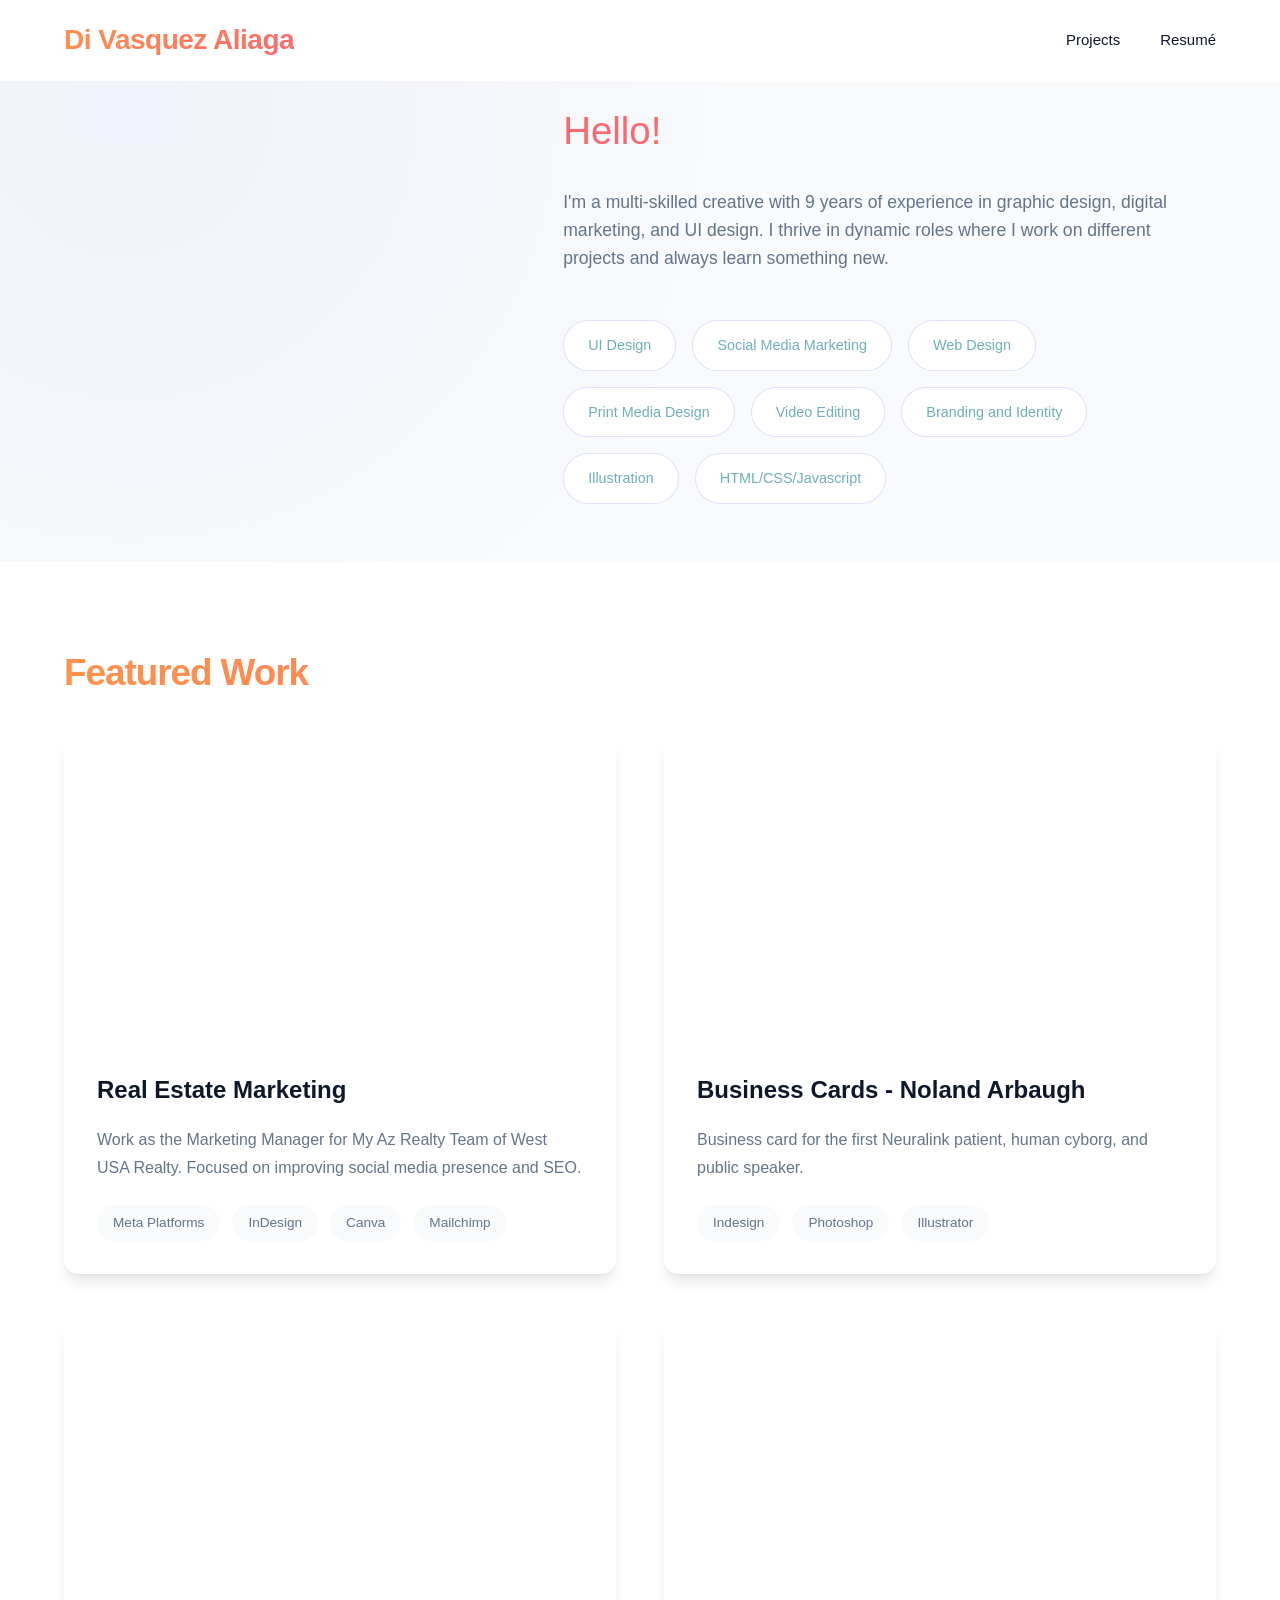
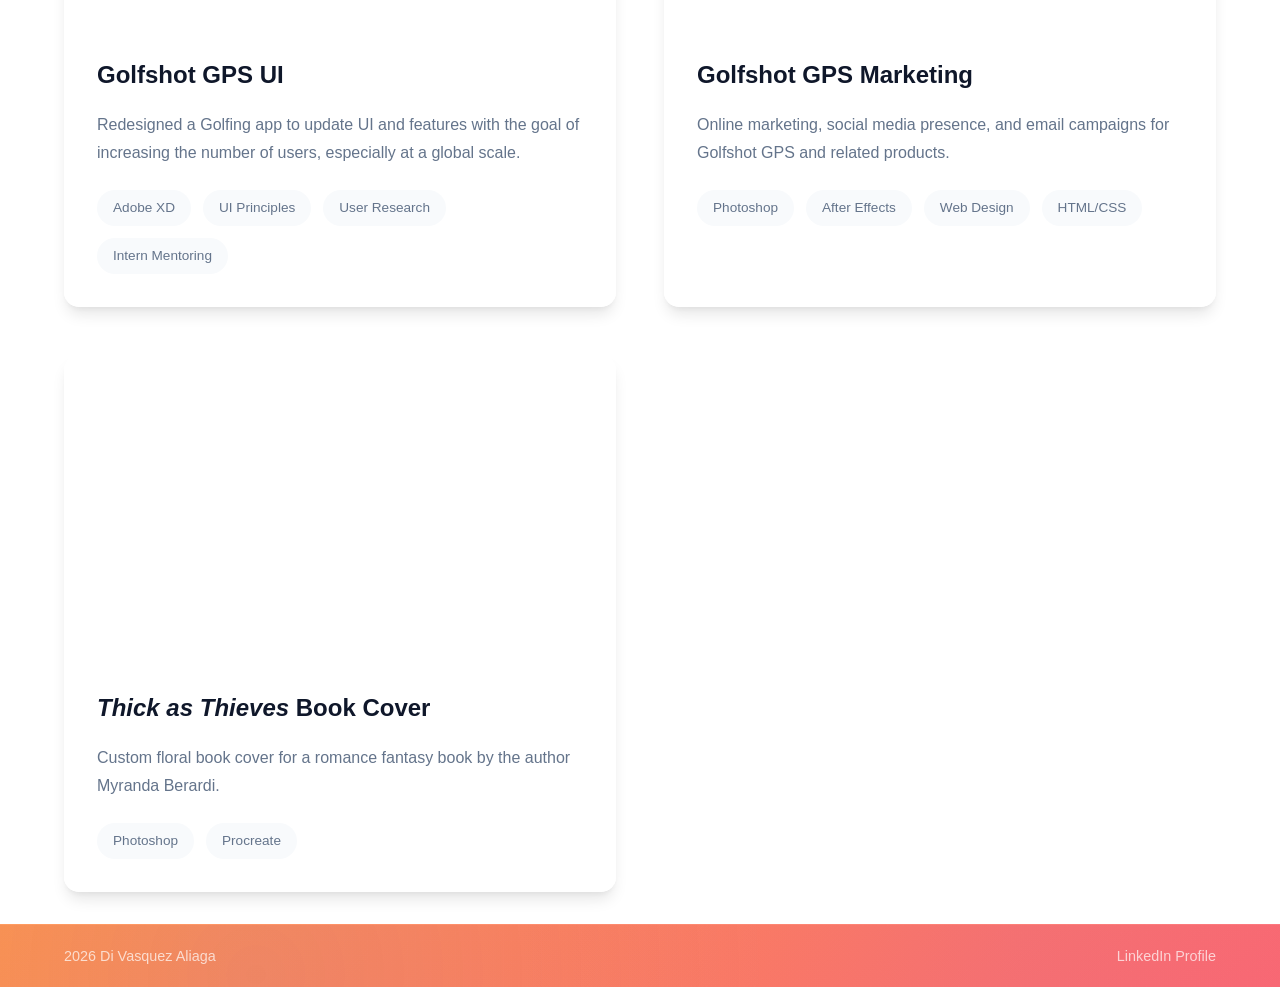
==== commit 47782d47: "Add files via upload" ====
--- a/index.html
+++ b/index.html
@@ -1,235 +1,191 @@
-<!DOCTYPE html>
-<html lang="en">
-<head>
-    <meta charset="UTF-8">
-    <meta name="viewport" content="width=device-width, initial-scale=1.0">
-    <title>Personal Shape - Creative Designer</title>
-    <link href="templatemo-personal-style.css" rel="stylesheet">
-
-<!--
-
-TemplateMo 593 personal shape
-
-https://templatemo.com/tm-593-personal-shape
-
--->
-</head>
-<body>
-    <!-- Navigation -->
-    <nav id="navbar">
-        <div class="nav-container">
-            <div class="logo">Personal Shape</div>
-            <ul class="nav-links">
-                <li><a href="#home">Home</a></li>
-                <li><a href="#about">About</a></li>
-                <li><a href="#portfolio">Portfolio</a></li>
-                <li><a href="#contact">Contact</a></li>
-            </ul>
-            <div class="mobile-menu-toggle" id="mobileMenuToggle">
-                <div class="hamburger"></div>
-                <div class="hamburger"></div>
-                <div class="hamburger"></div>
-            </div>
-        </div>
-    </nav>
-
-    <!-- Mobile Menu -->
-    <div class="mobile-menu" id="mobileMenu">
-        <ul class="mobile-nav-links">
-            <li><a href="#home">Home</a></li>
-            <li><a href="#about">About</a></li>
-            <li><a href="#portfolio">Portfolio</a></li>
-            <li><a href="#contact">Contact</a></li>
-        </ul>
-    </div>
-
-    <!-- Hero Section -->
-    <section id="home" class="hero">
-        <div class="floating-shapes">
-            <div class="shape shape-1"></div>
-            <div class="shape shape-2"></div>
-            <div class="shape shape-3"></div>
-            <div class="shape shape-4"></div>
-            <div class="shape shape-5"></div>
-            <div class="shape shape-6"></div>
-        </div>
-        <div class="hero-content">
-            <div class="hero-subtitle">Creative Designer</div>
-            <h1>Transforming Ideas Into Beautiful Experiences</h1>
-            <p class="subtitle">I craft digital experiences that captivate, engage, and inspire through thoughtful design and innovative solutions</p>
-            <a href="#portfolio" class="cta-button">Explore My Work</a>
-        </div>
-        <div class="scroll-indicator" onclick="document.getElementById('about').scrollIntoView()"></div>
-    </section>
-
-    <!-- About Section -->
-    <section id="about" class="about">
-        <div class="container">
-            <h2 class="section-title fade-in">About Me</h2>
-            <div class="about-content">
-                <div class="about-image slide-in-left"></div>
-                <div class="about-text slide-in-right">
-                    <h3>Passionate about creating meaningful digital experiences</h3>
-                    <p>With over 5 years of experience in digital design, I specialize in creating user-centered solutions that bridge the gap between functionality and aesthetics. My approach combines strategic thinking with creative execution to deliver impactful results.</p>
-                    <p>I believe that great design is not just about how it looks, but how it works and how it makes people feel. Every project is an opportunity to solve problems and create connections that matter.</p>
-                    <p>When I'm not designing, you'll find me exploring new technologies, sketching ideas, or seeking inspiration in nature and architecture.</p>
-                    <div class="skills">
-                        <span class="skill-tag">UI/UX Design</span>
-                        <span class="skill-tag">Web Development</span>
-                        <span class="skill-tag">Brand Identity</span>
-                        <span class="skill-tag">Motion Graphics</span>
-                        <span class="skill-tag">Prototyping</span>
-                        <span class="skill-tag">Design Systems</span>
-                    </div>
-                </div>
-            </div>
-        </div>
-    </section>
-
-    <!-- Portfolio Section -->
-    <section id="portfolio" class="portfolio">
-        <div class="container">
-            <h2 class="section-title fade-in">Featured Work</h2>
-            <div class="portfolio-grid">
-                <div class="portfolio-item">
-                    <div class="portfolio-image"></div>
-                    <div class="portfolio-content">
-                        <h4>E-commerce Platform</h4>
-                        <p>A modern, responsive e-commerce solution with focus on user experience and conversion optimization. Built with scalability and performance in mind.</p>
-                        <div class="portfolio-tech">
-                            <span class="tech-tag">React</span>
-                            <span class="tech-tag">Node.js</span>
-                            <span class="tech-tag">MongoDB</span>
-                            <span class="tech-tag">Stripe</span>
-                        </div>
-                    </div>
-                </div>
-                <div class="portfolio-item">
-                    <div class="portfolio-image"></div>
-                    <div class="portfolio-content">
-                        <h4>Brand Identity System</h4>
-                        <p>Complete visual identity redesign for a tech startup, including logo, guidelines, and digital assets. Creating a cohesive brand experience across all touchpoints.</p>
-                        <div class="portfolio-tech">
-                            <span class="tech-tag">Illustrator</span>
-                            <span class="tech-tag">Photoshop</span>
-                            <span class="tech-tag">Figma</span>
-                            <span class="tech-tag">After Effects</span>
-                        </div>
-                    </div>
-                </div>
-                <div class="portfolio-item">
-                    <div class="portfolio-image"></div>
-                    <div class="portfolio-content">
-                        <h4>Mobile App Design</h4>
-                        <p>Intuitive mobile app interface for a fitness tracking application with focus on accessibility and user engagement through gamification.</p>
-                        <div class="portfolio-tech">
-                            <span class="tech-tag">Figma</span>
-                            <span class="tech-tag">Principle</span>
-                            <span class="tech-tag">React Native</span>
-                            <span class="tech-tag">Lottie</span>
-                        </div>
-                    </div>
-                </div>
-                <div class="portfolio-item">
-                    <div class="portfolio-image"></div>
-                    <div class="portfolio-content">
-                        <h4>Dashboard Interface</h4>
-                        <p>Clean and functional dashboard design for data analytics platform with complex information architecture and real-time data visualization.</p>
-                        <div class="portfolio-tech">
-                            <span class="tech-tag">Vue.js</span>
-                            <span class="tech-tag">D3.js</span>
-                            <span class="tech-tag">SCSS</span>
-                            <span class="tech-tag">Chart.js</span>
-                        </div>
-                    </div>
-                </div>
-                <div class="portfolio-item">
-                    <div class="portfolio-image"></div>
-                    <div class="portfolio-content">
-                        <h4>Marketing Website</h4>
-                        <p>Modern marketing website with interactive animations and optimized conversion funnels. Built for maximum performance and SEO.</p>
-                        <div class="portfolio-tech">
-                            <span class="tech-tag">Next.js</span>
-                            <span class="tech-tag">Framer Motion</span>
-                            <span class="tech-tag">Tailwind CSS</span>
-                            <span class="tech-tag">Vercel</span>
-                        </div>
-                    </div>
-                </div>
-                <div class="portfolio-item">
-                    <div class="portfolio-image"></div>
-                    <div class="portfolio-content">
-                        <h4>Creative Portfolio</h4>
-                        <p>Artistic portfolio website featuring immersive galleries, smooth transitions, and creative storytelling for a digital artist.</p>
-                        <div class="portfolio-tech">
-                            <span class="tech-tag">React</span>
-                            <span class="tech-tag">Three.js</span>
-                            <span class="tech-tag">GSAP</span>
-                            <span class="tech-tag">WebGL</span>
-                        </div>
-                    </div>
-                </div>
-            </div>
-        </div>
-    </section>
-
-    <!-- Contact Section -->
-    <section id="contact" class="contact">
-        <div class="contact-floating-shapes">
-            <div class="contact-shape contact-shape-1"></div>
-            <div class="contact-shape contact-shape-2"></div>
-            <div class="contact-shape contact-shape-3"></div>
-            <div class="contact-shape contact-shape-4"></div>
-            <div class="contact-shape contact-shape-5"></div>
-            <div class="contact-shape contact-shape-6"></div>
-        </div>
-        <div class="container">
-            <div class="contact-content">
-                <h2 class="section-title fade-in">Let's Work Together</h2>
-                <p class="fade-in">Ready to bring your vision to life? Let's discuss how we can create something amazing together. I'm always excited to take on new challenges and collaborate on innovative projects.</p>
-                <form class="contact-form fade-in">
-                    <div class="form-row">
-                        <div class="form-group">
-                            <label for="name">Name</label>
-                            <input type="text" id="name" name="name" placeholder="Your full name" required>
-                        </div>
-                        <div class="form-group">
-                            <label for="email">Email</label>
-                            <input type="email" id="email" name="email" placeholder="your.email@example.com" required>
-                        </div>
-                    </div>
-                    <div class="form-group">
-                        <label for="subject">Subject</label>
-                        <input type="text" id="subject" name="subject" placeholder="What's this about?" required>
-                    </div>
-                    <div class="form-group">
-                        <label for="message">Message</label>
-                        <textarea id="message" name="message" rows="6" placeholder="Tell me about your project..." required></textarea>
-                    </div>
-                    <button type="submit" class="submit-btn">Send Message</button>
-                </form>
-            </div>
-        </div>
-    </section>
-
-    <!-- Footer -->
-    <footer class="footer">
-        <div class="container">
-            <div class="footer-content">
-                <div class="footer-left">
-                    <p>&copy; 2025 Personal Shape. All rights reserved.</p>
-                </div>
-                <div class="footer-right">
-                    <a href="#privacy">Privacy Policy</a>
-                    <a href="#terms">Terms of Use</a>
-                    <a href="#sitemap">Sitemap</a>
-                    <a href="https://templatemo.com" target="_blank" rel="noopener nofollow">Provided by TemplateMo</a>
-                </div>
-            </div>
-        </div>
-    </footer>
-
-<script src="templatemo-personal-javascripts.js"></script>
-
-</body>
+<!DOCTYPE html>
+<html lang="en">
+<head>
+    <meta charset="UTF-8">
+    <meta name="viewport" content="width=device-width, initial-scale=1.0">
+    <title>Di Vasquez Aliaga - Portfolio</title>
+<!--    <link href="templatemo-personal-style.css" rel="stylesheet">-->
+	<link href="personal-style.css" rel="stylesheet" >
+
+<!--
+
+TemplateMo 593 personal shape
+
+https://templatemo.com/tm-593-personal-shape
+
+-->
+</head>
+<body>
+    <!-- Navigation -->
+    <nav id="navbar">
+        <div class="nav-container">
+            <a href="Index.html" style="text-decoration: none;"><div class="logo">Di Vasquez Aliaga</div></a>
+            <ul class="nav-links">
+				<li>
+					<div class="dropdown">
+					  <button class="dropbtn">Projects</button>
+					  <div class="dropdown-content">
+						<a href="project-myazrealty.html">Real Estate Marketing</a>
+						<a href="project-noland.html">Noland Arbaugh Business Card</a>
+						 <a href="project-golfshot-uiux.html">Golfshot GPS UI</a>
+						<a href="project-golfshot-marketing.html">Golfshot GPS Marketing</a>
+						<a href="project-TaT.html">"Thick as Thieves"</a>
+						<a href="project-lauren'sloft.html">Lauren's Loft Logo</a>
+					  </div>
+					</div>
+				</li>
+                <li><a href="Di Vásquez Aliaga-Resume 2026.pdf" target="_blank">Resumé</a></li>
+            </ul>
+            <div class="mobile-menu-toggle" id="mobileMenuToggle">
+                <div class="hamburger"></div>
+                <div class="hamburger"></div>
+                <div class="hamburger"></div>
+            </div>
+        </div>
+    </nav>
+
+    <!-- Mobile Menu -->
+    <div class="mobile-menu" id="mobileMenu">
+        <ul class="mobile-nav-links">
+			<li><a href="#about">Projects</a></li>
+            <li><a href="#portfolio">Resumé</a></li>
+        </ul>
+    </div>
+
+    <!-- About Section -->
+    <section id="about" class="about">
+        <div class="container">
+            <div class="about-content">
+                <div class="about-image slide-in-left"></div>
+                <div class="about-text slide-in-right">
+                    <h3>Hello!</h3>
+                    <p>I'm a multi-skilled creative with 9 years of experience in graphic design, digital marketing, and UI design. I thrive in dynamic roles where I work on different projects and always learn something new.</p>
+                    <div class="skills">
+                        <span class="skill-tag">UI Design</span>
+                        <span class="skill-tag">Social Media Marketing</span>
+                        <span class="skill-tag">Web Design</span>
+                        <span class="skill-tag">Print Media Design</span>
+                        <span class="skill-tag">Video Editing</span>
+						<span class="skill-tag">Branding and Identity</span>
+						<span class="skill-tag">Illustration</span>
+						<span class="skill-tag">HTML/CSS/Javascript</span>
+                    </div>
+                </div>
+            </div>
+        </div>
+    </section>
+
+    <!-- Portfolio Section -->
+    <section id="portfolio" class="portfolio">
+        <div class="container">
+            <h2 class="section-title fade-in">Featured Work</h2>
+            <div class="portfolio-grid">
+                <div class="portfolio-item">
+                    <a href="project-myazrealty.html"><div class="portfolio-image"></div></a>
+                    <div class="portfolio-content">
+						<a href="project-myazrealty.html" style="text-decoration: none;">
+                        <h4>Real Estate Marketing</h4>
+                        <p>Work as the Marketing Manager for My Az Realty Team of West USA Realty. Focused on improving social media presence and SEO.</p>
+                        <div class="portfolio-tech">
+                            <span class="tech-tag">Meta Platforms</span>
+                            <span class="tech-tag">InDesign</span>
+                            <span class="tech-tag">Canva</span>
+                            <span class="tech-tag">Mailchimp</span>
+                        </div>
+						</a>
+                    </div>
+                </div>
+                <div class="portfolio-item">
+					<a href="project-noland.html"><div class="portfolio-image"></div></a>
+                    <div class="portfolio-content">
+						<a href="project-noland.html" style="text-decoration: none;">
+                        <h4>Business Cards - Noland Arbaugh</h4>
+                        <p>Business card for the first Neuralink patient, human cyborg, and public speaker.</p>
+                        <div class="portfolio-tech">
+							<span class="tech-tag">Indesign</span>
+                            <span class="tech-tag">Photoshop</span>
+                            <span class="tech-tag">Illustrator</span>
+                        </div>
+						</a>
+                    </div>
+                </div>
+                <div class="portfolio-item">
+					<a href="project-GolfshotUI.html"><div class="portfolio-image"></div></a>
+                    <div class="portfolio-content">
+						<a href="project-GolfshotUI.html" style="text-decoration: none;">
+                        <h4>Golfshot GPS UI</h4>
+                        <p>Redesigned a Golfing app to update UI and features with the goal of increasing the number of users, especially at a global scale.</p>
+                        <div class="portfolio-tech">
+                            <span class="tech-tag">Adobe XD</span>
+                            <span class="tech-tag">UI Principles</span>
+                            <span class="tech-tag">User Research</span>
+                            <span class="tech-tag">Intern Mentoring</span>
+                        </div>
+						</a>
+                    </div>
+                </div>
+                <div class="portfolio-item">
+					<a href="project-golfshot-marketing.html"><div class="portfolio-image"></div></a>
+                    <div class="portfolio-content">
+						<a href="project-GolfshotMarketing.html" style="text-decoration: none;">
+                        <h4>Golfshot GPS Marketing</h4>
+                        <p>Online marketing, social media presence, and email campaigns for Golfshot GPS and related products.</p>
+                        <div class="portfolio-tech">
+                            <span class="tech-tag">Photoshop</span>
+                            <span class="tech-tag">After Effects</span>
+							<span class="tech-tag">Web Design</span>
+							<span class="tech-tag">HTML/CSS</span>
+                        </div>
+						</a>
+                    </div>
+                </div>
+                <div class="portfolio-item">
+                    <a href="project-TaT.html"><div class="portfolio-image"></div></a>
+                    <div class="portfolio-content">
+						<a href="project-TaT.html" style="text-decoration: none;">
+                        <h4><i>Thick as Thieves</i> Book Cover</h4>
+                        <p>Custom floral book cover for a romance fantasy book by the author Myranda Berardi.</p>
+                        <div class="portfolio-tech">
+                            <span class="tech-tag">Photoshop</span>
+                            <span class="tech-tag">Procreate</span>
+                        </div>
+						</a>
+                    </div>
+                </div>
+				
+               <div class="portfolio-item">
+				   <a href="project-lauren'sloft.html"><div class="portfolio-image"></div></a>
+                    <div class="portfolio-content">
+						<a href="project-lauren'sloft.html" style="text-decoration: none;">
+                        <h4>Lauren's Loft Branding</h4>
+                        <p>Branding materials for a small Phoenix-based business focused on handmade bags and accessories.</p>
+                        <div class="portfolio-tech">
+                            <span class="tech-tag">Logo design</span>
+                            <span class="tech-tag">Photoshop</span>
+                            <span class="tech-tag">Illustrator</span>
+                        </div>
+						</a>
+                    </div>
+                </div>
+            </div>
+        </div>
+    </section>
+	
+    <!-- Footer -->
+    <footer class="footer">
+        <div class="container">
+            <div class="footer-content">
+                <div class="footer-left">
+                    <p>2026 Di Vasquez Aliaga</p>
+                </div>
+                <div class="footer-right">
+                    <a href="https://www.linkedin.com/in/diana-vasquez-aliaga-b4816412a/">LinkedIn Profile</a>
+                </div>
+            </div>
+        </div>
+    </footer>
+
+<script src="templatemo-personal-javascripts.js"></script>
+
+</body>
 </html>
--- a/templatemo-personal-style.css
+++ b/templatemo-personal-style.css
@@ -1,1208 +1,1177 @@
-/*
-
-TemplateMo 593 personal shape
-
-https://templatemo.com/tm-593-personal-shape
-
-*/
-
-@charset "utf-8";
-/* CSS Document */
-
-        * {
-            margin: 0;
-            padding: 0;
-            box-sizing: border-box;
-        }
-
-        /* Footer */
-        .footer {
-            background: linear-gradient(135deg, #0f172a 0%, #1e293b 50%, #312e81 100%);
-            color: var(--text-light);
-            padding: 3rem 0 2rem;
-            border-top: 1px solid rgba(255, 255, 255, 0.1);
-            position: relative;
-            overflow: hidden;
-        }
-
-        .footer::before {
-            content: '';
-            position: absolute;
-            top: 0;
-            left: 0;
-            right: 0;
-            bottom: 0;
-            background: url('data:image/svg+xml,<svg xmlns="http://www.w3.org/2000/svg" viewBox="0 0 100 100"><defs><pattern id="footer-grid" width="12" height="12" patternUnits="userSpaceOnUse"><path d="M 12 0 L 0 0 0 12" fill="none" stroke="rgba(255,255,255,0.05)" stroke-width="0.5"/></pattern></defs><rect width="100" height="100" fill="url(%23footer-grid)"/></svg>');
-            opacity: 0.4;
-        }
-
-        .footer::after {
-            content: '';
-            position: absolute;
-            top: 0;
-            left: 0;
-            right: 0;
-            bottom: 0;
-            background: radial-gradient(circle at 20% 80%, rgba(99, 102, 241, 0.1) 0%, transparent 50%),
-                        radial-gradient(circle at 80% 20%, rgba(139, 92, 246, 0.08) 0%, transparent 50%);
-        }
-
-        .footer-content {
-            display: flex;
-            justify-content: space-between;
-            align-items: center;
-            flex-wrap: wrap;
-            gap: 1rem;
-            position: relative;
-            z-index: 2;
-        }
-
-        .footer-left p {
-            color: rgba(255, 255, 255, 0.7);
-            font-size: 0.9rem;
-            margin: 0;
-        }
-
-        .footer-right {
-            display: flex;
-            gap: 2rem;
-            flex-wrap: wrap;
-        }
-
-        .footer-right a {
-            color: rgba(255, 255, 255, 0.7);
-            text-decoration: none;
-            font-size: 0.9rem;
-            transition: all 0.3s ease;
-            position: relative;
-        }
-
-        .footer-right a:hover {
-            color: var(--text-light);
-            transform: translateY(-1px);
-        }
-
-        .footer-right a::after {
-            content: '';
-            position: absolute;
-            width: 0;
-            height: 1px;
-            bottom: -3px;
-            left: 0;
-            background: var(--primary-color);
-            transition: width 0.3s ease;
-        }
-
-        .footer-right a:hover::after {
-            width: 100%;
-        }
-
-        /* Footer Mobile Responsiveness */
-        @media (max-width: 768px) {
-            .footer-content {
-                flex-direction: column;
-                text-align: center;
-                gap: 1.5rem;
-            }
-
-            .footer-right {
-                justify-content: center;
-                gap: 1.5rem;
-            }
-
-            .footer-right a {
-                font-size: 0.85rem;
-            }
-        }
-
-        @media (max-width: 480px) {
-            .footer-right {
-                flex-direction: column;
-                gap: 1rem;
-            }
-        }
-
-        :root {
-            --primary-color: #6366f1;
-            --secondary-color: #8b5cf6;
-            --accent-color: #f59e0b;
-            --accent-pink: #ec4899;
-            --accent-cyan: #06b6d4;
-            --text-primary: #0f172a;
-            --text-secondary: #64748b;
-            --text-light: #ffffff;
-            --bg-primary: #ffffff;
-            --bg-secondary: #f8fafc;
-            --bg-dark: #0f172a;
-            --bg-card: rgba(255, 255, 255, 0.95);
-            --gradient-primary: linear-gradient(135deg, #667eea 0%, #764ba2 100%);
-            --gradient-secondary: linear-gradient(135deg, #f093fb 0%, #f5576c 100%);
-            --gradient-tertiary: linear-gradient(135deg, #4facfe 0%, #00f2fe 100%);
-            --gradient-elegant: linear-gradient(135deg, #667eea 0%, #764ba2 50%, #f093fb 100%);
-            --shadow-sm: 0 1px 2px 0 rgba(0, 0, 0, 0.05);
-            --shadow-md: 0 4px 6px -1px rgba(0, 0, 0, 0.1), 0 2px 4px -1px rgba(0, 0, 0, 0.06);
-            --shadow-lg: 0 10px 15px -3px rgba(0, 0, 0, 0.1), 0 4px 6px -2px rgba(0, 0, 0, 0.05);
-            --shadow-xl: 0 20px 25px -5px rgba(0, 0, 0, 0.1), 0 10px 10px -5px rgba(0, 0, 0, 0.04);
-            --shadow-2xl: 0 25px 50px -12px rgba(0, 0, 0, 0.25);
-            --glass: rgba(255, 255, 255, 0.15);
-            --glass-border: rgba(255, 255, 255, 0.2);
-        }
-
-        body {
-            font-family: 'Segoe UI', 'Roboto', 'Helvetica Neue', 'Arial', sans-serif;
-            line-height: 1.7;
-            color: var(--text-primary);
-            scroll-behavior: smooth;
-            overflow-x: hidden;
-            background: var(--bg-primary);
-        }
-
-        /* Navigation */
-        nav {
-            position: fixed;
-            top: 0;
-            width: 100%;
-            background: rgba(255, 255, 255, 0.95);
-            backdrop-filter: blur(20px);
-            z-index: 1000;
-            padding: 1rem 0;
-            transition: all 0.4s cubic-bezier(0.4, 0, 0.2, 1);
-            border-bottom: 1px solid rgba(255, 255, 255, 0.1);
-        }
-
-        nav.scrolled {
-            background: rgba(255, 255, 255, 0.98);
-            box-shadow: var(--shadow-lg);
-            padding: 0.75rem 0;
-        }
-
-        .nav-container {
-            max-width: 1400px;
-            margin: 0 auto;
-            padding: 0 2rem;
-            display: flex;
-            justify-content: space-between;
-            align-items: center;
-        }
-
-        .logo {
-            font-family: 'Segoe UI', 'Roboto', 'Helvetica Neue', 'Arial', sans-serif;
-            font-size: 1.75rem;
-            font-weight: 700;
-            background: var(--gradient-elegant);
-            -webkit-background-clip: text;
-            background-clip: text;
-            -webkit-text-fill-color: transparent;
-            letter-spacing: -0.5px;
-        }
-
-        .nav-links {
-            display: flex;
-            list-style: none;
-            gap: 2.5rem;
-            align-items: center;
-        }
-
-        .nav-links a {
-            text-decoration: none;
-            color: var(--text-primary);
-            font-weight: 500;
-            font-size: 0.95rem;
-            transition: all 0.3s cubic-bezier(0.4, 0, 0.2, 1);
-            position: relative;
-            padding: 0.5rem 0;
-        }
-
-        .nav-links a:hover {
-            color: var(--primary-color);
-            transform: translateY(-1px);
-        }
-
-        .nav-links a::after {
-            content: '';
-            position: absolute;
-            width: 0;
-            height: 2px;
-            bottom: 0;
-            left: 50%;
-            background: var(--gradient-primary);
-            transition: all 0.3s cubic-bezier(0.4, 0, 0.2, 1);
-            transform: translateX(-50%);
-            border-radius: 1px;
-        }
-
-        .nav-links a:hover::after {
-            width: 100%;
-        }
-
-        /* Mobile Menu */
-        .mobile-menu-toggle {
-            display: none;
-            flex-direction: column;
-            cursor: pointer;
-            padding: 0.5rem;
-            z-index: 1001;
-        }
-
-        .hamburger {
-            width: 25px;
-            height: 3px;
-            background: var(--text-primary);
-            margin: 3px 0;
-            transition: all 0.3s ease;
-            border-radius: 1px;
-        }
-
-        .mobile-menu-toggle.active .hamburger:nth-child(1) {
-            transform: rotate(-45deg) translate(-5px, 6px);
-        }
-
-        .mobile-menu-toggle.active .hamburger:nth-child(2) {
-            opacity: 0;
-        }
-
-        .mobile-menu-toggle.active .hamburger:nth-child(3) {
-            transform: rotate(45deg) translate(-5px, -6px);
-        }
-
-        .mobile-menu {
-            position: fixed;
-            top: 0;
-            right: -100%;
-            width: 100%;
-            height: 100vh;
-            background: rgba(15, 23, 42, 0.98);
-            backdrop-filter: blur(20px);
-            display: flex;
-            flex-direction: column;
-            justify-content: center;
-            align-items: center;
-            transition: right 0.4s cubic-bezier(0.4, 0, 0.2, 1);
-            z-index: 999;
-        }
-
-        .mobile-menu.active {
-            right: 0;
-        }
-
-        .mobile-nav-links {
-            list-style: none;
-            text-align: center;
-        }
-
-        .mobile-nav-links li {
-            margin: 2rem 0;
-            opacity: 0;
-            transform: translateY(30px);
-            transition: all 0.4s cubic-bezier(0.4, 0, 0.2, 1);
-        }
-
-        .mobile-menu.active .mobile-nav-links li {
-            opacity: 1;
-            transform: translateY(0);
-        }
-
-        .mobile-menu.active .mobile-nav-links li:nth-child(1) { transition-delay: 0.1s; }
-        .mobile-menu.active .mobile-nav-links li:nth-child(2) { transition-delay: 0.2s; }
-        .mobile-menu.active .mobile-nav-links li:nth-child(3) { transition-delay: 0.3s; }
-        .mobile-menu.active .mobile-nav-links li:nth-child(4) { transition-delay: 0.4s; }
-
-        .mobile-nav-links a {
-            font-family: 'Segoe UI', 'Roboto', 'Helvetica Neue', 'Arial', sans-serif;
-            font-size: 2.5rem;
-            font-weight: 500;
-            color: var(--text-light);
-            text-decoration: none;
-            transition: all 0.3s ease;
-            background: var(--gradient-elegant);
-            -webkit-background-clip: text;
-            background-clip: text;
-            -webkit-text-fill-color: transparent;
-        }
-
-        .mobile-nav-links a:hover {
-            transform: scale(1.05);
-        }
-
-        /* Hero Section */
-        .hero {
-            height: 100vh;
-            display: flex;
-            align-items: center;
-            justify-content: center;
-            background: var(--gradient-elegant);
-            position: relative;
-            overflow: hidden;
-        }
-
-        .hero::before {
-            content: '';
-            position: absolute;
-            top: 0;
-            left: 0;
-            right: 0;
-            bottom: 0;
-            background: url('data:image/svg+xml,<svg xmlns="http://www.w3.org/2000/svg" viewBox="0 0 100 100"><defs><pattern id="grid" width="10" height="10" patternUnits="userSpaceOnUse"><path d="M 10 0 L 0 0 0 10" fill="none" stroke="rgba(255,255,255,0.1)" stroke-width="0.5"/></pattern></defs><rect width="100" height="100" fill="url(%23grid)"/></svg>');
-            animation: float 25s ease-in-out infinite;
-            opacity: 0.7;
-        }
-
-        .hero::after {
-            content: '';
-            position: absolute;
-            top: 0;
-            left: 0;
-            right: 0;
-            bottom: 0;
-            background: radial-gradient(circle at 20% 80%, rgba(255, 255, 255, 0.1) 0%, transparent 50%),
-                        radial-gradient(circle at 80% 20%, rgba(255, 255, 255, 0.1) 0%, transparent 50%);
-            animation: pulse 4s ease-in-out infinite alternate;
-        }
-
-        /* Floating Shapes */
-        .floating-shapes {
-            position: absolute;
-            top: 0;
-            left: 0;
-            width: 100%;
-            height: 100%;
-            pointer-events: none;
-            z-index: 1;
-        }
-
-        .shape {
-            position: absolute;
-            background: rgba(255, 255, 255, 0.1);
-            border-radius: 50%;
-        }
-
-        .shape-1 {
-            width: 80px;
-            height: 80px;
-            top: 20%;
-            left: 10%;
-            animation: floatShape1 20s ease-in-out infinite;
-        }
-
-        .shape-2 {
-            width: 120px;
-            height: 120px;
-            top: 60%;
-            right: 15%;
-            background: rgba(255, 255, 255, 0.08);
-            animation: floatShape2 25s ease-in-out infinite reverse;
-        }
-
-        .shape-3 {
-            width: 60px;
-            height: 60px;
-            top: 30%;
-            right: 25%;
-            background: rgba(255, 255, 255, 0.12);
-            animation: floatShape3 18s ease-in-out infinite;
-        }
-
-        .shape-4 {
-            width: 100px;
-            height: 100px;
-            bottom: 25%;
-            left: 20%;
-            background: rgba(255, 255, 255, 0.06);
-            border-radius: 20px;
-            animation: floatShape4 22s ease-in-out infinite;
-        }
-
-        .shape-5 {
-            width: 40px;
-            height: 40px;
-            top: 15%;
-            right: 40%;
-            background: rgba(255, 255, 255, 0.15);
-            animation: floatShape5 16s ease-in-out infinite reverse;
-        }
-
-        .shape-6 {
-            width: 140px;
-            height: 140px;
-            bottom: 15%;
-            right: 10%;
-            background: rgba(255, 255, 255, 0.04);
-            border-radius: 30px;
-            animation: floatShape6 28s ease-in-out infinite;
-        }
-
-        @keyframes floatShape1 {
-            0%, 100% { transform: translateY(0px) translateX(0px) rotate(0deg); }
-            25% { transform: translateY(-30px) translateX(20px) rotate(90deg); }
-            50% { transform: translateY(-15px) translateX(-10px) rotate(180deg); }
-            75% { transform: translateY(-40px) translateX(15px) rotate(270deg); }
-        }
-
-        @keyframes floatShape2 {
-            0%, 100% { transform: translateY(0px) translateX(0px) scale(1); }
-            33% { transform: translateY(25px) translateX(-20px) scale(1.1); }
-            66% { transform: translateY(-20px) translateX(25px) scale(0.9); }
-        }
-
-        @keyframes floatShape3 {
-            0%, 100% { transform: translateY(0px) translateX(0px) rotate(0deg); }
-            50% { transform: translateY(-25px) translateX(-30px) rotate(180deg); }
-        }
-
-        @keyframes floatShape4 {
-            0%, 100% { transform: translateY(0px) translateX(0px) rotate(0deg); }
-            25% { transform: translateY(20px) translateX(-15px) rotate(45deg); }
-            50% { transform: translateY(-10px) translateX(30px) rotate(90deg); }
-            75% { transform: translateY(15px) translateX(-20px) rotate(135deg); }
-        }
-
-        @keyframes floatShape5 {
-            0%, 100% { transform: translateY(0px) translateX(0px) scale(1); }
-            50% { transform: translateY(-35px) translateX(20px) scale(1.2); }
-        }
-
-        @keyframes floatShape6 {
-            0%, 100% { transform: translateY(0px) translateX(0px) rotate(0deg); }
-            33% { transform: translateY(-15px) translateX(10px) rotate(60deg); }
-            66% { transform: translateY(10px) translateX(-25px) rotate(120deg); }
-        }
-
-        @keyframes float {
-            0%, 100% { transform: translateY(0px) rotate(0deg); }
-            50% { transform: translateY(-20px) rotate(1deg); }
-        }
-
-        @keyframes pulse {
-            0% { opacity: 0.5; }
-            100% { opacity: 0.8; }
-        }
-
-        .hero-content {
-            text-align: center;
-            color: var(--text-light);
-            z-index: 2;
-            position: relative;
-            max-width: 900px;
-            padding: 0 2rem;
-        }
-
-        .hero-subtitle {
-            font-size: 1.1rem;
-            font-weight: 500;
-            letter-spacing: 2px;
-            text-transform: uppercase;
-            opacity: 0;
-            transform: translateY(30px);
-            animation: fadeInUp 1s ease 0.2s forwards;
-            margin-bottom: 1rem;
-            color: rgba(255, 255, 255, 0.8);
-        }
-
-        .hero h1 {
-            font-family: 'Segoe UI', 'Roboto', 'Helvetica Neue', 'Arial', sans-serif;
-            font-size: 5rem;
-            font-weight: 700;
-            margin-bottom: 1.5rem;
-            opacity: 0;
-            transform: translateY(30px);
-            animation: fadeInUp 1s ease 0.4s forwards;
-            line-height: 1.1;
-            letter-spacing: -1px;
-        }
-
-        .hero .subtitle {
-            font-size: 1.3rem;
-            margin-bottom: 3rem;
-            opacity: 0;
-            transform: translateY(30px);
-            animation: fadeInUp 1s ease 0.6s forwards;
-            color: rgba(255, 255, 255, 0.9);
-            font-weight: 400;
-            max-width: 600px;
-            margin-left: auto;
-            margin-right: auto;
-        }
-
-        .cta-button {
-            display: inline-block;
-            padding: 1.2rem 3rem;
-            background: rgba(255, 255, 255, 0.2);
-            color: var(--text-light);
-            text-decoration: none;
-            border-radius: 50px;
-            font-weight: 600;
-            font-size: 1rem;
-            transform: translateY(30px);
-            opacity: 0;
-            animation: fadeInUp 1s ease 0.8s forwards;
-            transition: all 0.4s cubic-bezier(0.4, 0, 0.2, 1);
-            border: 2px solid rgba(255, 255, 255, 0.3);
-            backdrop-filter: blur(10px);
-            letter-spacing: 0.5px;
-        }
-
-        .cta-button:hover {
-            transform: translateY(-3px);
-            background: rgba(255, 255, 255, 0.25);
-            box-shadow: 0 20px 40px rgba(0, 0, 0, 0.2);
-            border-color: rgba(255, 255, 255, 0.4);
-        }
-
-        @keyframes fadeInUp {
-            to {
-                opacity: 1;
-                transform: translateY(0);
-            }
-        }
-
-        /* Scroll Indicator */
-        .scroll-indicator {
-            position: absolute;
-            bottom: 40px;
-            left: 50%;
-            transform: translateX(-50%);
-            width: 30px;
-            height: 50px;
-            border: 2px solid rgba(255, 255, 255, 0.6);
-            border-radius: 25px;
-            cursor: pointer;
-            transition: all 0.3s ease;
-        }
-
-        .scroll-indicator:hover {
-            border-color: rgba(255, 255, 255, 0.9);
-        }
-
-        .scroll-indicator::before {
-            content: '';
-            position: absolute;
-            top: 10px;
-            left: 50%;
-            width: 6px;
-            height: 6px;
-            background: rgba(255, 255, 255, 0.8);
-            border-radius: 50%;
-            transform: translateX(-50%);
-            animation: scroll 2s infinite;
-        }
-
-        @keyframes scroll {
-            0% { transform: translateX(-50%) translateY(0); opacity: 1; }
-            100% { transform: translateX(-50%) translateY(20px); opacity: 0; }
-        }
-
-        /* Section Styles */
-        section {
-            padding: 8rem 0;
-        }
-
-        .container {
-            max-width: 1400px;
-            margin: 0 auto;
-            padding: 0 2rem;
-        }
-
-        .section-title {
-            text-align: center;
-            font-family: 'Segoe UI', 'Roboto', 'Helvetica Neue', 'Arial', sans-serif;
-            font-size: 3.5rem;
-            font-weight: 600;
-            margin-bottom: 4rem;
-            background: var(--gradient-elegant);
-            -webkit-background-clip: text;
-            background-clip: text;
-            -webkit-text-fill-color: transparent;
-            letter-spacing: -1px;
-            position: relative;
-        }
-
-        .section-title::after {
-            content: '';
-            position: absolute;
-            width: 60px;
-            height: 4px;
-            background: var(--gradient-primary);
-            bottom: -20px;
-            left: 50%;
-            transform: translateX(-50%);
-            border-radius: 2px;
-        }
-
-        /* About Section */
-        .about {
-            background: var(--bg-secondary);
-            position: relative;
-        }
-
-        .about::before {
-            content: '';
-            position: absolute;
-            top: 0;
-            left: 0;
-            right: 0;
-            bottom: 0;
-            background: radial-gradient(circle at 10% 20%, rgba(99, 102, 241, 0.05) 0%, transparent 50%);
-        }
-
-        .about-content {
-            display: grid;
-
-            grid-template-columns: 1fr 1.5fr;
-            gap: 6rem;
-            align-items: center;
-            position: relative;
-        }
-
-        .about-image {
-            width: 100%;
-            height: 500px;
-            background: url('images/smiling-girl-computer-desktop.jpg') center/cover;
-            border-radius: 30px;
-            position: relative;
-            overflow: hidden;
-            box-shadow: var(--shadow-2xl);
-            transform: rotate(-2deg);
-            transition: transform 0.4s ease;
-        }
-
-        .about-image:hover {
-            transform: rotate(0deg) scale(1.02);
-        }
-
-        .about-image::before {
-            content: '';
-            position: absolute;
-            top: 0;
-            left: 0;
-            right: 0;
-            bottom: 0;
-            background: linear-gradient(135deg, rgba(99, 102, 241, 0.3) 0%, rgba(139, 92, 246, 0.2) 100%);
-            transition: opacity 0.3s ease;
-        }
-
-        .about-image:hover::before {
-            opacity: 0.7;
-        }
-
-        .about-image::after {
-
-        }
-
-        .about-text h3 {
-            font-family: 'Segoe UI', 'Roboto', 'Helvetica Neue', 'Arial', sans-serif;
-            font-size: 2.5rem;
-            margin-bottom: 2rem;
-            color: var(--text-primary);
-            font-weight: 500;
-            line-height: 1.3;
-        }
-
-        .about-text p {
-            font-size: 1.1rem;
-            color: var(--text-secondary);
-            margin-bottom: 2rem;
-            line-height: 1.8;
-        }
-
-        .skills {
-            display: flex;
-            gap: 1rem;
-            flex-wrap: wrap;
-            margin-top: 3rem;
-        }
-
-        .skill-tag {
-            padding: 0.75rem 1.5rem;
-            background: var(--bg-card);
-            color: var(--primary-color);
-            border-radius: 30px;
-            font-size: 0.9rem;
-            font-weight: 600;
-            border: 1px solid rgba(99, 102, 241, 0.2);
-            transition: all 0.3s ease;
-            backdrop-filter: blur(10px);
-        }
-
-        .skill-tag:hover {
-            background: var(--primary-color);
-            color: var(--text-light);
-            transform: translateY(-2px);
-            box-shadow: var(--shadow-lg);
-        }
-
-        /* Portfolio Section */
-        .portfolio {
-            background: var(--bg-primary);
-        }
-
-        .portfolio-grid {
-            display: grid;
-            grid-template-columns: repeat(3, 1fr);
-            gap: 3rem;
-            margin-top: 2rem;
-        }
-
-        .portfolio-item {
-            background: var(--bg-card);
-            border-radius: 25px;
-            overflow: hidden;
-            box-shadow: var(--shadow-lg);
-            transition: all 0.4s cubic-bezier(0.4, 0, 0.2, 1);
-            transform: translateY(20px);
-            opacity: 0;
-            border: 1px solid rgba(255, 255, 255, 0.2);
-            backdrop-filter: blur(10px);
-        }
-
-        .portfolio-item.animate {
-            transform: translateY(0);
-            opacity: 1;
-        }
-
-        .portfolio-item:hover {
-            transform: translateY(-15px);
-            box-shadow: var(--shadow-2xl);
-        }
-
-        .portfolio-image {
-            width: 100%;
-            height: 180px;
-            background: var(--gradient-primary);
-            position: relative;
-            overflow: hidden;
-            background-size: cover;
-            background-position: center;
-        }
-
-        .portfolio-item:nth-child(1) .portfolio-image {
-            background-image: url('images/working-business-women.jpg');
-        }
-
-        .portfolio-item:nth-child(2) .portfolio-image {
-            background-image: url('images/computer-desk-stickers.jpg');
-        }
-
-        .portfolio-item:nth-child(3) .portfolio-image {
-            background-image: url('images/curved-display-pinky-girl.jpg');
-        }
-
-        .portfolio-item:nth-child(4) .portfolio-image {
-            background-image: url('images/dashboard-interfaces-transparent-displays.jpg');
-        }
-
-        .portfolio-item:nth-child(5) .portfolio-image {
-            background-image: url('images/marketing-strategy-women.jpg');
-        }
-
-        .portfolio-item:nth-child(6) .portfolio-image {
-            background-image: url('images/portfolio-website-girl.jpg');
-        }
-
-        .portfolio-image::before {
-            content: '';
-            position: absolute;
-            top: 0;
-            left: 0;
-            right: 0;
-            bottom: 0;
-            background: linear-gradient(135deg, rgba(0, 0, 0, 0.3) 0%, rgba(0, 0, 0, 0.1) 100%);
-            transition: all 0.3s ease;
-        }
-
-        .portfolio-item:hover .portfolio-image::before {
-            background: linear-gradient(135deg, rgba(99, 102, 241, 0.4) 0%, rgba(139, 92, 246, 0.3) 100%);
-        }
-
-        .portfolio-content {
-            padding: 2rem;
-        }
-
-        .portfolio-content h4 {
-            font-family: 'Segoe UI', 'Roboto', 'Helvetica Neue', 'Arial', sans-serif;
-            font-size: 1.5rem;
-            margin-bottom: 1rem;
-            color: var(--text-primary);
-            font-weight: 600;
-        }
-
-        .portfolio-content p {
-            color: var(--text-secondary);
-            margin-bottom: 1.5rem;
-            line-height: 1.7;
-        }
-
-        .portfolio-tech {
-            display: flex;
-            gap: 0.75rem;
-            flex-wrap: wrap;
-        }
-
-        .tech-tag {
-            padding: 0.4rem 1rem;
-            background: var(--bg-secondary);
-            color: var(--text-secondary);
-            border-radius: 20px;
-            font-size: 0.85rem;
-            font-weight: 500;
-            transition: all 0.3s ease;
-        }
-
-        .tech-tag:hover {
-            background: var(--primary-color);
-            color: var(--text-light);
-        }
-
-        /* Contact Section */
-        .contact {
-            background: linear-gradient(135deg, #3b4cb8 0%, #4a2c65 50%, #9c35a8 100%);
-            color: var(--text-light);
-            position: relative;
-            overflow: hidden;
-        }
-
-        .contact::before {
-            content: '';
-            position: absolute;
-            top: 0;
-            left: 0;
-            right: 0;
-            bottom: 0;
-            background: url('data:image/svg+xml,<svg xmlns="http://www.w3.org/2000/svg" viewBox="0 0 100 100"><defs><pattern id="contact-grid" width="8" height="8" patternUnits="userSpaceOnUse"><path d="M 8 0 L 0 0 0 8" fill="none" stroke="rgba(255,255,255,0.08)" stroke-width="0.5"/></pattern></defs><rect width="100" height="100" fill="url(%23contact-grid)"/></svg>');
-            animation: contactFloat 30s ease-in-out infinite;
-            opacity: 0.6;
-        }
-
-        .contact::after {
-            content: '';
-            position: absolute;
-            top: 0;
-            left: 0;
-            right: 0;
-            bottom: 0;
-            background: radial-gradient(circle at 25% 75%, rgba(255, 255, 255, 0.08) 0%, transparent 50%),
-                        radial-gradient(circle at 75% 25%, rgba(255, 255, 255, 0.06) 0%, transparent 50%),
-                        radial-gradient(circle at 50% 50%, rgba(139, 92, 246, 0.1) 0%, transparent 70%);
-            animation: contactPulse 6s ease-in-out infinite alternate;
-        }
-
-        /* Contact Floating Shapes */
-        .contact-floating-shapes {
-            position: absolute;
-            top: 0;
-            left: 0;
-            width: 100%;
-            height: 100%;
-            pointer-events: none;
-            z-index: 1;
-        }
-
-        .contact-shape {
-            position: absolute;
-            background: rgba(255, 255, 255, 0.08);
-            border-radius: 50%;
-        }
-
-        .contact-shape-1 {
-            width: 70px;
-            height: 70px;
-            top: 15%;
-            left: 8%;
-            animation: contactFloatShape1 24s ease-in-out infinite;
-        }
-
-        .contact-shape-2 {
-            width: 110px;
-            height: 110px;
-            top: 65%;
-            right: 12%;
-            background: rgba(255, 255, 255, 0.06);
-            animation: contactFloatShape2 28s ease-in-out infinite reverse;
-        }
-
-        .contact-shape-3 {
-            width: 55px;
-            height: 55px;
-            top: 25%;
-            right: 30%;
-            background: rgba(255, 255, 255, 0.1);
-            animation: contactFloatShape3 20s ease-in-out infinite;
-        }
-
-        .contact-shape-4 {
-            width: 90px;
-            height: 90px;
-            bottom: 20%;
-            left: 18%;
-            background: rgba(255, 255, 255, 0.05);
-            border-radius: 25px;
-            animation: contactFloatShape4 26s ease-in-out infinite;
-        }
-
-        .contact-shape-5 {
-            width: 35px;
-            height: 35px;
-            top: 12%;
-            right: 45%;
-            background: rgba(255, 255, 255, 0.12);
-            animation: contactFloatShape5 18s ease-in-out infinite reverse;
-        }
-
-        .contact-shape-6 {
-            width: 130px;
-            height: 130px;
-            bottom: 12%;
-            right: 8%;
-            background: rgba(255, 255, 255, 0.04);
-            border-radius: 35px;
-            animation: contactFloatShape6 32s ease-in-out infinite;
-        }
-
-        @keyframes contactFloatShape1 {
-            0%, 100% { transform: translateY(0px) translateX(0px) rotate(0deg); }
-            25% { transform: translateY(-25px) translateX(15px) rotate(90deg); }
-            50% { transform: translateY(-10px) translateX(-8px) rotate(180deg); }
-            75% { transform: translateY(-35px) translateX(12px) rotate(270deg); }
-        }
-
-        @keyframes contactFloatShape2 {
-            0%, 100% { transform: translateY(0px) translateX(0px) scale(1); }
-            33% { transform: translateY(20px) translateX(-15px) scale(1.05); }
-            66% { transform: translateY(-15px) translateX(20px) scale(0.95); }
-        }
-
-        @keyframes contactFloatShape3 {
-            0%, 100% { transform: translateY(0px) translateX(0px) rotate(0deg); }
-            50% { transform: translateY(-20px) translateX(-25px) rotate(180deg); }
-        }
-
-        @keyframes contactFloatShape4 {
-            0%, 100% { transform: translateY(0px) translateX(0px) rotate(0deg); }
-            25% { transform: translateY(15px) translateX(-12px) rotate(30deg); }
-            50% { transform: translateY(-8px) translateX(25px) rotate(60deg); }
-            75% { transform: translateY(12px) translateX(-18px) rotate(90deg); }
-        }
-
-        @keyframes contactFloatShape5 {
-            0%, 100% { transform: translateY(0px) translateX(0px) scale(1); }
-            50% { transform: translateY(-30px) translateX(15px) scale(1.15); }
-        }
-
-        @keyframes contactFloatShape6 {
-            0%, 100% { transform: translateY(0px) translateX(0px) rotate(0deg); }
-            33% { transform: translateY(-12px) translateX(8px) rotate(45deg); }
-            66% { transform: translateY(8px) translateX(-20px) rotate(90deg); }
-        }
-
-        @keyframes contactFloat {
-            0%, 100% { transform: translateY(0px) rotate(0deg); }
-            33% { transform: translateY(-15px) rotate(0.5deg); }
-            66% { transform: translateY(-10px) rotate(-0.5deg); }
-        }
-
-        @keyframes contactPulse {
-            0% { opacity: 0.4; }
-            100% { opacity: 0.7; }
-        }
-
-        .contact-content {
-            text-align: center;
-            max-width: 700px;
-            margin: 0 auto;
-            position: relative;
-            z-index: 10;
-        }
-
-        .contact .section-title {
-            color: var(--text-light);
-            background: linear-gradient(135deg, #ffffff 0%, #e2e8f0 100%);
-            -webkit-background-clip: text;
-            background-clip: text;
-            -webkit-text-fill-color: transparent;
-        }
-
-        .contact-form {
-            display: grid;
-            gap: 2rem;
-            margin-top: 3rem;
-        }
-
-        .form-row {
-            display: grid;
-            grid-template-columns: 1fr 1fr;
-            gap: 2rem;
-        }
-
-        .form-group {
-            display: grid;
-            gap: 0.75rem;
-            text-align: left;
-        }
-
-        .form-group label {
-            font-weight: 500;
-            color: rgba(255, 255, 255, 0.9);
-            font-size: 0.9rem;
-        }
-
-        .form-group input,
-        .form-group textarea {
-            padding: 1.2rem;
-            border: 1px solid rgba(255, 255, 255, 0.2);
-            border-radius: 15px;
-            background: rgba(255, 255, 255, 0.08);
-            color: var(--text-light);
-            font-family: 'Segoe UI', 'Roboto', 'Helvetica Neue', 'Arial', sans-serif;
-            font-size: 1rem;
-            font-weight: 400;
-            transition: all 0.3s cubic-bezier(0.4, 0, 0.2, 1);
-            backdrop-filter: blur(10px);
-            resize: vertical;
-        }
-
-        .form-group input:focus,
-        .form-group textarea:focus {
-            outline: none;
-            background: rgba(255, 255, 255, 0.12);
-            border-color: var(--primary-color);
-            box-shadow: 0 0 0 3px rgba(99, 102, 241, 0.1);
-        }
-
-        .form-group input::placeholder,
-        .form-group textarea::placeholder {
-            color: rgba(255, 255, 255, 0.5);
-        }
-
-        .submit-btn {
-            padding: 1.2rem 3rem;
-            background: var(--gradient-primary);
-            color: var(--text-light);
-            border: none;
-            border-radius: 50px;
-            font-size: 1rem;
-            font-weight: 600;
-            cursor: pointer;
-            transition: all 0.4s cubic-bezier(0.4, 0, 0.2, 1);
-            margin-top: 1rem;
-            letter-spacing: 0.5px;
-        }
-
-        .submit-btn:hover {
-            transform: translateY(-3px);
-            box-shadow: 0 20px 40px rgba(99, 102, 241, 0.3);
-        }
-
-        /* Animation Classes */
-        .fade-in {
-            opacity: 0;
-            transform: translateY(40px);
-            transition: all 0.8s cubic-bezier(0.4, 0, 0.2, 1);
-        }
-
-        .fade-in.animate {
-            opacity: 1;
-            transform: translateY(0);
-        }
-
-        .slide-in-left {
-            opacity: 0;
-            transform: translateX(-60px);
-            transition: all 0.8s cubic-bezier(0.4, 0, 0.2, 1);
-        }
-
-        .slide-in-left.animate {
-            opacity: 1;
-            transform: translateX(0);
-        }
-
-        .slide-in-right {
-            opacity: 0;
-            transform: translateX(60px);
-            transition: all 0.8s cubic-bezier(0.4, 0, 0.2, 1);
-        }
-
-        .slide-in-right.animate {
-            opacity: 1;
-            transform: translateX(0);
-        }
-
-        /* Mobile Responsiveness */
-        @media (max-width: 1024px) {
-            .portfolio-grid {
-                grid-template-columns: repeat(2, 1fr);
-                gap: 2rem;
-            }
-
-            .about-content {
-                grid-template-columns: 1fr;
-                gap: 4rem;
-            }
-
-            .hero h1 {
-                font-size: 4rem;
-            }
-        }
-
-        @media (max-width: 768px) {
-            .nav-links {
-                display: none;
-            }
-
-            .mobile-menu-toggle {
-                display: flex;
-            }
-
-            .hero h1 {
-                font-size: 3rem;
-            }
-
-            .hero .subtitle {
-                font-size: 1.1rem;
-            }
-
-            .section-title {
-                font-size: 2.5rem;
-            }
-
-            .portfolio-grid {
-                grid-template-columns: 1fr;
-            }
-
-            .container {
-                padding: 0 1.5rem;
-            }
-
-            section {
-                padding: 5rem 0;
-            }
-
-            .form-row {
-                grid-template-columns: 1fr;
-                gap: 1.5rem;
-            }
-
-            .about-text h3 {
-                font-size: 2rem;
-            }
-
-            .skills {
-                margin-top: 2rem;
-            }
-        }
-
-        @media (max-width: 480px) {
-            .hero h1 {
-                font-size: 2.5rem;
-            }
-
-            .section-title {
-                font-size: 2rem;
-            }
-
-            .nav-container {
-                padding: 0 1rem;
-            }
-
-            .container {
-                padding: 0 1rem;
-            }
+/*
+
+TemplateMo 593 personal shape
+
+https://templatemo.com/tm-593-personal-shape
+
+*/
+
+@charset "utf-8";
+/* CSS Document */
+
+        * {
+            margin: 0;
+            padding: 0;
+            box-sizing: border-box;
+        }
+
+        /* Footer */
+        .footer {
+            background: linear-gradient(135deg, #0f172a 0%, #1e293b 50%, #312e81 100%);
+            color: var(--text-light);
+            padding: 3rem 0 2rem;
+            border-top: 1px solid rgba(255, 255, 255, 0.1);
+            position: relative;
+            overflow: hidden;
+        }
+
+        .footer::before {
+            content: '';
+            position: absolute;
+            top: 0;
+            left: 0;
+            right: 0;
+            bottom: 0;
+            background: url('data:image/svg+xml,<svg xmlns="http://www.w3.org/2000/svg" viewBox="0 0 100 100"><defs><pattern id="footer-grid" width="12" height="12" patternUnits="userSpaceOnUse"><path d="M 12 0 L 0 0 0 12" fill="none" stroke="rgba(255,255,255,0.05)" stroke-width="0.5"/></pattern></defs><rect width="100" height="100" fill="url(%23footer-grid)"/></svg>');
+            opacity: 0.4;
+        }
+
+        .footer::after {
+            content: '';
+            position: absolute;
+            top: 0;
+            left: 0;
+            right: 0;
+            bottom: 0;
+            background: radial-gradient(circle at 20% 80%, rgba(99, 102, 241, 0.1) 0%, transparent 50%),
+                        radial-gradient(circle at 80% 20%, rgba(139, 92, 246, 0.08) 0%, transparent 50%);
+        }
+
+        .footer-content {
+            display: flex;
+            justify-content: space-between;
+            align-items: center;
+            flex-wrap: wrap;
+            gap: 1rem;
+            position: relative;
+            z-index: 2;
+        }
+
+        .footer-left p {
+            color: rgba(255, 255, 255, 0.7);
+            font-size: 0.9rem;
+            margin: 0;
+        }
+
+        .footer-right {
+            display: flex;
+            gap: 2rem;
+            flex-wrap: wrap;
+        }
+
+        .footer-right a {
+            color: rgba(255, 255, 255, 0.7);
+            text-decoration: none;
+            font-size: 0.9rem;
+            transition: all 0.3s ease;
+            position: relative;
+        }
+
+        .footer-right a:hover {
+            color: var(--text-light);
+            transform: translateY(-1px);
+        }
+
+        .footer-right a::after {
+            content: '';
+            position: absolute;
+            width: 0;
+            height: 1px;
+            bottom: -3px;
+            left: 0;
+            background: var(--primary-color);
+            transition: width 0.3s ease;
+        }
+
+        .footer-right a:hover::after {
+            width: 100%;
+        }
+
+        /* Footer Mobile Responsiveness */
+        @media (max-width: 768px) {
+            .footer-content {
+                flex-direction: column;
+                text-align: center;
+                gap: 1.5rem;
+            }
+
+            .footer-right {
+                justify-content: center;
+                gap: 1.5rem;
+            }
+
+            .footer-right a {
+                font-size: 0.85rem;
+            }
+        }
+
+        @media (max-width: 480px) {
+            .footer-right {
+                flex-direction: column;
+                gap: 1rem;
+            }
+        }
+
+        :root {
+            --primary-color: #b4673c;
+            --secondary-color: #55828b;
+            --accent-color: #f59e0b;
+            --accent-pink: #ec4899;
+            --accent-cyan: #06b6d4;
+            --text-primary: #0f172a;
+            --text-secondary: #64748b;
+            --text-light: #ffffff;
+            --bg-primary: #ffffff;
+            --bg-secondary: #f8fafc;
+            --bg-dark: #0f172a;
+            --bg-card: rgba(255, 255, 255, 0.95);
+            --gradient-primary: linear-gradient(135deg, #667eea 0%, #764ba2 100%);
+            --gradient-secondary: linear-gradient(135deg, #f093fb 0%, #f5576c 100%);
+            --gradient-tertiary: linear-gradient(135deg, #4facfe 0%, #00f2fe 100%);
+            --gradient-elegant: linear-gradient(135deg, #422315 0%, #b4673c 50%, #774f34 100%);
+            --shadow-sm: 0 1px 2px 0 rgba(0, 0, 0, 0.05);
+            --shadow-md: 0 4px 6px -1px rgba(0, 0, 0, 0.1), 0 2px 4px -1px rgba(0, 0, 0, 0.06);
+            --shadow-lg: 0 10px 15px -3px rgba(0, 0, 0, 0.1), 0 4px 6px -2px rgba(0, 0, 0, 0.05);
+            --shadow-xl: 0 20px 25px -5px rgba(0, 0, 0, 0.1), 0 10px 10px -5px rgba(0, 0, 0, 0.04);
+            --shadow-2xl: 0 25px 50px -12px rgba(0, 0, 0, 0.25);
+            --glass: rgba(255, 255, 255, 0.15);
+            --glass-border: rgba(255, 255, 255, 0.2);
+        }
+
+        body {
+            font-family: 'Segoe UI', 'Roboto', 'Helvetica Neue', 'Arial', sans-serif;
+            line-height: 1.7;
+            color: var(--text-primary);
+            scroll-behavior: smooth;
+            overflow-x: hidden;
+            background: var(--bg-primary);
+        }
+
+        /* Navigation */
+        nav {
+            position: fixed;
+            top: 0;
+            width: 100%;
+            background: rgba(255, 255, 255, 0.95);
+            backdrop-filter: blur(20px);
+            z-index: 1000;
+            padding: 1rem 0;
+            transition: all 0.4s cubic-bezier(0.4, 0, 0.2, 1);
+            border-bottom: 1px solid rgba(255, 255, 255, 0.1);
+        }
+
+        nav.scrolled {
+            background: rgba(255, 255, 255, 0.98);
+            box-shadow: var(--shadow-lg);
+            padding: 0.75rem 0;
+        }
+
+        .nav-container {
+            max-width: 1400px;
+            margin: 0 auto;
+            padding: 0 4rem;
+            display: flex;
+            justify-content: space-between;
+            align-items: center;
+        }
+
+        .logo {
+            font-family: 'Segoe UI', 'Roboto', 'Helvetica Neue', 'Arial', sans-serif;
+            font-size: 1.75rem;
+            font-weight: 700;
+            background: var(--gradient-elegant);
+            -webkit-background-clip: text;
+            background-clip: text;
+            -webkit-text-fill-color: transparent;
+            letter-spacing: -0.5px;
+        }
+
+        .nav-links {
+            display: flex;
+            list-style: none;
+            gap: 2.5rem;
+            align-items: center;
+        }
+
+        .nav-links a {
+            text-decoration: none;
+            color: var(--text-primary);
+            font-weight: 500;
+            font-size: 0.95rem;
+            transition: all 0.3s cubic-bezier(0.4, 0, 0.2, 1);
+            position: relative;
+            padding: 0.5rem 0;
+        }
+
+        .nav-links a:hover {
+            color: var(--primary-color);
+            transform: translateY(-1px);
+        }
+     
+        .nav-links a:hover::after {
+            width: 100%;
+        }
+
+        /* Mobile Menu */
+        .mobile-menu-toggle {
+            display: none;
+            flex-direction: column;
+            cursor: pointer;
+            padding: 0.5rem;
+            z-index: 1001;
+        }
+
+        .hamburger {
+            width: 25px;
+            height: 3px;
+            background: var(--text-primary);
+            margin: 3px 0;
+            transition: all 0.3s ease;
+            border-radius: 1px;
+        }
+
+        .mobile-menu-toggle.active .hamburger:nth-child(1) {
+            transform: rotate(-45deg) translate(-5px, 6px);
+        }
+
+        .mobile-menu-toggle.active .hamburger:nth-child(2) {
+            opacity: 0;
+        }
+
+        .mobile-menu-toggle.active .hamburger:nth-child(3) {
+            transform: rotate(45deg) translate(-5px, -6px);
+        }
+
+        .mobile-menu {
+            position: fixed;
+            top: 0;
+            right: -100%;
+            width: 100%;
+            height: 100vh;
+            background: rgba(15, 23, 42, 0.98);
+            backdrop-filter: blur(20px);
+            display: flex;
+            flex-direction: column;
+            justify-content: center;
+            align-items: center;
+            transition: right 0.4s cubic-bezier(0.4, 0, 0.2, 1);
+            z-index: 999;
+        }
+
+        .mobile-menu.active {
+            right: 0;
+        }
+
+        .mobile-nav-links {
+            list-style: none;
+            text-align: center;
+        }
+
+        .mobile-nav-links li {
+            margin: 2rem 0;
+            opacity: 0;
+            transform: translateY(30px);
+            transition: all 0.4s cubic-bezier(0.4, 0, 0.2, 1);
+        }
+
+        .mobile-menu.active .mobile-nav-links li {
+            opacity: 1;
+            transform: translateY(0);
+        }
+
+        .mobile-menu.active .mobile-nav-links li:nth-child(1) { transition-delay: 0.1s; }
+        .mobile-menu.active .mobile-nav-links li:nth-child(2) { transition-delay: 0.2s; }
+        .mobile-menu.active .mobile-nav-links li:nth-child(3) { transition-delay: 0.3s; }
+        .mobile-menu.active .mobile-nav-links li:nth-child(4) { transition-delay: 0.4s; }
+
+        .mobile-nav-links a {
+            font-family: 'Segoe UI', 'Roboto', 'Helvetica Neue', 'Arial', sans-serif;
+            font-size: 2.5rem;
+            font-weight: 500;
+            color: var(--text-light);
+            text-decoration: none;
+            transition: all 0.3s ease;
+            background: var(--gradient-elegant);
+            -webkit-background-clip: text;
+            background-clip: text;
+            -webkit-text-fill-color: transparent;
+        }
+
+        .mobile-nav-links a:hover {
+            transform: scale(1.05);
+        }
+
+        /* Hero Section */
+        .hero {
+            height: 100vh;
+            display: flex;
+            align-items: center;
+            justify-content: center;
+            background: var(--gradient-elegant);
+            position: relative;
+            overflow: hidden;
+        }
+
+        .hero::before {
+            content: '';
+            position: absolute;
+            top: 0;
+            left: 0;
+            right: 0;
+            bottom: 0;
+            background: url('data:image/svg+xml,<svg xmlns="http://www.w3.org/2000/svg" viewBox="0 0 100 100"><defs><pattern id="grid" width="10" height="10" patternUnits="userSpaceOnUse"><path d="M 10 0 L 0 0 0 10" fill="none" stroke="rgba(255,255,255,0.1)" stroke-width="0.5"/></pattern></defs><rect width="100" height="100" fill="url(%23grid)"/></svg>');
+            animation: float 25s ease-in-out infinite;
+            opacity: 0.7;
+        }
+
+        .hero::after {
+            content: '';
+            position: absolute;
+            top: 0;
+            left: 0;
+            right: 0;
+            bottom: 0;
+            background: radial-gradient(circle at 20% 80%, rgba(255, 255, 255, 0.1) 0%, transparent 50%),
+                        radial-gradient(circle at 80% 20%, rgba(255, 255, 255, 0.1) 0%, transparent 50%);
+            animation: pulse 4s ease-in-out infinite alternate;
+        }
+
+        /* Floating Shapes */
+        .floating-shapes {
+            position: absolute;
+            top: 0;
+            left: 0;
+            width: 100%;
+            height: 100%;
+            pointer-events: none;
+            z-index: 1;
+        }
+
+        .shape {
+            position: absolute;
+            background: rgba(255, 255, 255, 0.1);
+            border-radius: 50%;
+        }
+
+        .shape-1 {
+            width: 80px;
+            height: 80px;
+            top: 20%;
+            left: 10%;
+            animation: floatShape1 20s ease-in-out infinite;
+        }
+
+        .shape-2 {
+            width: 120px;
+            height: 120px;
+            top: 60%;
+            right: 15%;
+            background: rgba(255, 255, 255, 0.08);
+            animation: floatShape2 25s ease-in-out infinite reverse;
+        }
+
+        .shape-3 {
+            width: 60px;
+            height: 60px;
+            top: 30%;
+            right: 25%;
+            background: rgba(255, 255, 255, 0.12);
+            animation: floatShape3 18s ease-in-out infinite;
+        }
+
+        .shape-4 {
+            width: 100px;
+            height: 100px;
+            bottom: 25%;
+            left: 20%;
+            background: rgba(255, 255, 255, 0.06);
+            border-radius: 20px;
+            animation: floatShape4 22s ease-in-out infinite;
+        }
+
+        .shape-5 {
+            width: 40px;
+            height: 40px;
+            top: 15%;
+            right: 40%;
+            background: rgba(255, 255, 255, 0.15);
+            animation: floatShape5 16s ease-in-out infinite reverse;
+        }
+
+        .shape-6 {
+            width: 140px;
+            height: 140px;
+            bottom: 15%;
+            right: 10%;
+            background: rgba(255, 255, 255, 0.04);
+            border-radius: 30px;
+            animation: floatShape6 28s ease-in-out infinite;
+        }
+
+        @keyframes floatShape1 {
+            0%, 100% { transform: translateY(0px) translateX(0px) rotate(0deg); }
+            25% { transform: translateY(-30px) translateX(20px) rotate(90deg); }
+            50% { transform: translateY(-15px) translateX(-10px) rotate(180deg); }
+            75% { transform: translateY(-40px) translateX(15px) rotate(270deg); }
+        }
+
+        @keyframes floatShape2 {
+            0%, 100% { transform: translateY(0px) translateX(0px) scale(1); }
+            33% { transform: translateY(25px) translateX(-20px) scale(1.1); }
+            66% { transform: translateY(-20px) translateX(25px) scale(0.9); }
+        }
+
+        @keyframes floatShape3 {
+            0%, 100% { transform: translateY(0px) translateX(0px) rotate(0deg); }
+            50% { transform: translateY(-25px) translateX(-30px) rotate(180deg); }
+        }
+
+        @keyframes floatShape4 {
+            0%, 100% { transform: translateY(0px) translateX(0px) rotate(0deg); }
+            25% { transform: translateY(20px) translateX(-15px) rotate(45deg); }
+            50% { transform: translateY(-10px) translateX(30px) rotate(90deg); }
+            75% { transform: translateY(15px) translateX(-20px) rotate(135deg); }
+        }
+
+        @keyframes floatShape5 {
+            0%, 100% { transform: translateY(0px) translateX(0px) scale(1); }
+            50% { transform: translateY(-35px) translateX(20px) scale(1.2); }
+        }
+
+        @keyframes floatShape6 {
+            0%, 100% { transform: translateY(0px) translateX(0px) rotate(0deg); }
+            33% { transform: translateY(-15px) translateX(10px) rotate(60deg); }
+            66% { transform: translateY(10px) translateX(-25px) rotate(120deg); }
+        }
+
+        @keyframes float {
+            0%, 100% { transform: translateY(0px) rotate(0deg); }
+            50% { transform: translateY(-20px) rotate(1deg); }
+        }
+
+        @keyframes pulse {
+            0% { opacity: 0.5; }
+            100% { opacity: 0.8; }
+        }
+
+        .hero-content {
+            text-align: center;
+            color: var(--text-light);
+            z-index: 2;
+            position: relative;
+            max-width: 900px;
+            padding: 0 2rem;
+        }
+
+        .hero-subtitle {
+            font-size: 1.1rem;
+            font-weight: 500;
+            letter-spacing: 2px;
+            text-transform: uppercase;
+            opacity: 0;
+            transform: translateY(30px);
+            animation: fadeInUp 1s ease 0.2s forwards;
+            margin-bottom: 1rem;
+            color: rgba(255, 255, 255, 0.8);
+        }
+
+        .hero h1 {
+            font-family: 'Segoe UI', 'Roboto', 'Helvetica Neue', 'Arial', sans-serif;
+            font-size: 5rem;
+            font-weight: 700;
+            margin-bottom: 1.5rem;
+            opacity: 0;
+            transform: translateY(30px);
+            animation: fadeInUp 1s ease 0.4s forwards;
+            line-height: 1.1;
+            letter-spacing: -1px;
+        }
+
+        .hero .subtitle {
+            font-size: 1.3rem;
+            margin-bottom: 3rem;
+            opacity: 0;
+            transform: translateY(30px);
+            animation: fadeInUp 1s ease 0.6s forwards;
+            color: rgba(255, 255, 255, 0.9);
+            font-weight: 400;
+            max-width: 600px;
+            margin-left: auto;
+            margin-right: auto;
+        }
+
+        .cta-button {
+            display: inline-block;
+            padding: 1.2rem 3rem;
+            background: rgba(255, 255, 255, 0.2);
+            color: var(--text-light);
+            text-decoration: none;
+            border-radius: 50px;
+            font-weight: 600;
+            font-size: 1rem;
+            transform: translateY(30px);
+            opacity: 0;
+            animation: fadeInUp 1s ease 0.8s forwards;
+            transition: all 0.4s cubic-bezier(0.4, 0, 0.2, 1);
+            border: 2px solid rgba(255, 255, 255, 0.3);
+            backdrop-filter: blur(10px);
+            letter-spacing: 0.5px;
+        }
+
+        .cta-button:hover {
+            transform: translateY(-3px);
+            background: rgba(255, 255, 255, 0.25);
+            box-shadow: 0 20px 40px rgba(0, 0, 0, 0.2);
+            border-color: rgba(255, 255, 255, 0.4);
+        }
+
+        @keyframes fadeInUp {
+            to {
+                opacity: 1;
+                transform: translateY(0);
+            }
+        }
+
+        /* Scroll Indicator */
+        .scroll-indicator {
+            position: absolute;
+            bottom: 40px;
+            left: 50%;
+            transform: translateX(-50%);
+            width: 30px;
+            height: 50px;
+            border: 2px solid rgba(255, 255, 255, 0.6);
+            border-radius: 25px;
+            cursor: pointer;
+            transition: all 0.3s ease;
+        }
+
+        .scroll-indicator:hover {
+            border-color: rgba(255, 255, 255, 0.9);
+        }
+
+        .scroll-indicator::before {
+            content: '';
+            position: absolute;
+            top: 10px;
+            left: 50%;
+            width: 6px;
+            height: 6px;
+            background: rgba(255, 255, 255, 0.8);
+            border-radius: 50%;
+            transform: translateX(-50%);
+            animation: scroll 2s infinite;
+        }
+
+        @keyframes scroll {
+            0% { transform: translateX(-50%) translateY(0); opacity: 1; }
+            100% { transform: translateX(-50%) translateY(20px); opacity: 0; }
+        }
+
+        /* Section Styles */
+        section {
+            padding: 5rem 0 2rem 0;
+        }
+
+        .container {
+			border: 1px solid lightgray;
+            max-width: 1400px;
+            margin: 0 auto;
+            padding: 0 4rem;
+        }
+
+        .section-title {
+            text-align: center;
+            font-family: 'Segoe UI', 'Roboto', 'Helvetica Neue', 'Arial', sans-serif;
+            font-size: 2.5rem;
+            font-weight: 600;
+            margin-bottom: 2rem;
+            background: var(--gradient-elegant);
+            -webkit-background-clip: text;
+            background-clip: text;
+            -webkit-text-fill-color: transparent;
+            letter-spacing: -1px;
+            position: relative;
+        }
+
+        /* About Section */
+        .about {
+            background: var(--bg-secondary);
+            position: relative;
+        }
+
+        .about::before {
+            content: '';
+            position: absolute;
+            top: 0;
+            left: 0;
+            right: 0;
+            bottom: 0;
+            background: radial-gradient(circle at 10% 20%, rgba(99, 102, 241, 0.05) 0%, transparent 50%);
+        }
+
+        .about-content {
+            display: grid;
+            grid-template-columns: 1fr 1.5fr;
+            gap: 6rem;
+            align-items: center;
+            position: relative;
+        }
+
+        .about-image {
+            width: 100%;
+            height: 500px;
+            background: url('images/orange-shirt-cutout.png') center/cover;
+            position: relative;
+            overflow: hidden;
+            transform: rotate(-2deg);
+            transition: transform 0.4s ease;
+        }
+
+        .about-image::before {
+            content: '';
+            position: absolute;
+            top: 0;
+            left: 0;
+            right: 0;
+            bottom: 0;
+            transition: opacity 0.3s ease;
+        }
+
+        .about-image:hover::before {
+            opacity: 0.7;
+        }
+
+        .about-image::after {
+
+        }
+
+        .about-text h3 {
+            font-family: 'Segoe UI', 'Roboto', 'Helvetica Neue', 'Arial', sans-serif;
+            font-size: 2.5rem;
+            margin-bottom: 2rem;
+            color: var(--text-primary);
+            font-weight: 500;
+            line-height: 1.3;
+        }
+
+        .about-text p {
+            font-size: 1.2rem;
+            color: var(--text-secondary);
+            margin-bottom: 2rem;
+            line-height: 1.8;
+        }
+
+        .skills {
+            display: flex;
+            gap: 1rem;
+            flex-wrap: wrap;
+            margin-top: 3rem;
+        }
+
+        .skill-tag {
+            padding: 0.75rem 1.5rem;
+            background: var(--bg-card);
+            color: var(--primary-color);
+            border-radius: 30px;
+            font-size: 0.9rem;
+            font-weight: 600;
+            border: 1px solid rgba(99, 102, 241, 0.2);
+            transition: all 0.3s ease;
+            backdrop-filter: blur(10px);
+        }
+
+        .skill-tag:hover {
+            background: var(--primary-color);
+            color: var(--text-light);
+            transform: translateY(-2px);
+            box-shadow: var(--shadow-lg);
+        }
+
+        /* Portfolio Section */
+        .portfolio {
+            background: var(--bg-primary);
+        }
+
+        .portfolio-grid {
+            display: grid;
+            grid-template-columns: repeat(2, 1fr);
+            gap: 3rem;
+            margin-top: 1rem;
+        }
+
+        .portfolio-item {
+            background: var(--bg-card);
+            border-radius: 15px;
+            overflow: hidden;
+            box-shadow: var(--shadow-lg);
+            transition: all 0.4s cubic-bezier(0.4, 0, 0.2, 1);
+            transform: translateY(20px);
+            opacity: 0;
+            border: 1px solid rgba(255, 255, 255, 0.2);
+            backdrop-filter: blur(10px);
+        }
+
+        .portfolio-item.animate {
+            transform: translateY(0);
+            opacity: 1;
+        }
+
+        .portfolio-item:hover {
+            transform: translateY(-15px);
+            box-shadow: var(--shadow-2xl);
+        }
+
+        .portfolio-image {
+            width: 100%;
+            height: 300px;
+            background: var(--gradient-primary);
+            position: relative;
+            overflow: hidden;
+            background-size: cover;
+            background-position: center;
+        }
+
+        .portfolio-item:nth-child(1) .portfolio-image {
+            background-image: url('images/myaz-cover.png');
+        }
+
+        .portfolio-item:nth-child(2) .portfolio-image {
+            background-image: url('images/Golfshot-android.jpg');
+        }
+
+        .portfolio-item:nth-child(3) .portfolio-image {
+            background-image: url('images/golfshot-artboards.png');
+        }
+
+        .portfolio-item:nth-child(4) .portfolio-image {
+            background-image: url('images/LL-bags.png');
+        }
+
+        .portfolio-item:nth-child(5) .portfolio-image {
+            background-image: url('images/marketing-strategy-women.jpg');
+        }
+
+        .portfolio-item:nth-child(6) .portfolio-image {
+            background-image: url('images/portfolio-website-girl.jpg');
+        }
+
+        .portfolio-image::before {
+            content: '';
+            position: absolute;
+            top: 0;
+            left: 0;
+            right: 0;
+            bottom: 0;
+/*            background: linear-gradient(135deg, rgba(0, 0, 0, 0.3) 0%, rgba(0, 0, 0, 0.1) 100%);*/
+            transition: all 0.3s ease;
+        }
+
+        .portfolio-item:hover .portfolio-image::before {
+/*            background: linear-gradient(135deg, rgba(85, 130, 139, 0.4) 0%, rgba(111, 174, 186, 0.3) 100%);*/
+/*			background: linear-gradient(135deg, rgba(226, 133, 81, 0.4) 0%, rgba(180, 103, 160, 0.3) 100%);*/
+        }
+
+        .portfolio-content {
+            padding: 2rem;
+        }
+
+        .portfolio-content h4 {
+            font-family: 'Segoe UI', 'Roboto', 'Helvetica Neue', 'Arial', sans-serif;
+            font-size: 1.5rem;
+            margin-bottom: 1rem;
+            color: var(--text-primary);
+            font-weight: 600;
+        }
+
+        .portfolio-content p {
+            color: var(--text-secondary);
+            margin-bottom: 1.5rem;
+            line-height: 1.7;
+        }
+
+        .portfolio-tech {
+            display: flex;
+            gap: 0.75rem;
+            flex-wrap: wrap;
+        }
+
+        .tech-tag {
+            padding: 0.4rem 1rem;
+            background: var(--bg-secondary);
+            color: var(--text-secondary);
+            border-radius: 20px;
+            font-size: 0.85rem;
+            font-weight: 500;
+            transition: all 0.3s ease;
+        }
+
+        .tech-tag:hover {
+            background: var(--primary-color);
+            color: var(--text-light);
+        }
+
+        /* Contact Section */
+        .contact {
+            background: linear-gradient(135deg, #3b4cb8 0%, #4a2c65 50%, #9c35a8 100%);
+            color: var(--text-light);
+            position: relative;
+            overflow: hidden;
+        }
+
+        .contact::before {
+            content: '';
+            position: absolute;
+            top: 0;
+            left: 0;
+            right: 0;
+            bottom: 0;
+            background: url('data:image/svg+xml,<svg xmlns="http://www.w3.org/2000/svg" viewBox="0 0 100 100"><defs><pattern id="contact-grid" width="8" height="8" patternUnits="userSpaceOnUse"><path d="M 8 0 L 0 0 0 8" fill="none" stroke="rgba(255,255,255,0.08)" stroke-width="0.5"/></pattern></defs><rect width="100" height="100" fill="url(%23contact-grid)"/></svg>');
+            animation: contactFloat 30s ease-in-out infinite;
+            opacity: 0.6;
+        }
+
+        .contact::after {
+            content: '';
+            position: absolute;
+            top: 0;
+            left: 0;
+            right: 0;
+            bottom: 0;
+            background: radial-gradient(circle at 25% 75%, rgba(255, 255, 255, 0.08) 0%, transparent 50%),
+                        radial-gradient(circle at 75% 25%, rgba(255, 255, 255, 0.06) 0%, transparent 50%),
+                        radial-gradient(circle at 50% 50%, rgba(139, 92, 246, 0.1) 0%, transparent 70%);
+            animation: contactPulse 6s ease-in-out infinite alternate;
+        }
+
+        /* Contact Floating Shapes */
+        .contact-floating-shapes {
+            position: absolute;
+            top: 0;
+            left: 0;
+            width: 100%;
+            height: 100%;
+            pointer-events: none;
+            z-index: 1;
+        }
+
+        .contact-shape {
+            position: absolute;
+            background: rgba(255, 255, 255, 0.08);
+            border-radius: 50%;
+        }
+
+        .contact-shape-1 {
+            width: 70px;
+            height: 70px;
+            top: 15%;
+            left: 8%;
+            animation: contactFloatShape1 24s ease-in-out infinite;
+        }
+
+        .contact-shape-2 {
+            width: 110px;
+            height: 110px;
+            top: 65%;
+            right: 12%;
+            background: rgba(255, 255, 255, 0.06);
+            animation: contactFloatShape2 28s ease-in-out infinite reverse;
+        }
+
+        .contact-shape-3 {
+            width: 55px;
+            height: 55px;
+            top: 25%;
+            right: 30%;
+            background: rgba(255, 255, 255, 0.1);
+            animation: contactFloatShape3 20s ease-in-out infinite;
+        }
+
+        .contact-shape-4 {
+            width: 90px;
+            height: 90px;
+            bottom: 20%;
+            left: 18%;
+            background: rgba(255, 255, 255, 0.05);
+            border-radius: 25px;
+            animation: contactFloatShape4 26s ease-in-out infinite;
+        }
+
+        .contact-shape-5 {
+            width: 35px;
+            height: 35px;
+            top: 12%;
+            right: 45%;
+            background: rgba(255, 255, 255, 0.12);
+            animation: contactFloatShape5 18s ease-in-out infinite reverse;
+        }
+
+        .contact-shape-6 {
+            width: 130px;
+            height: 130px;
+            bottom: 12%;
+            right: 8%;
+            background: rgba(255, 255, 255, 0.04);
+            border-radius: 35px;
+            animation: contactFloatShape6 32s ease-in-out infinite;
+        }
+
+        @keyframes contactFloatShape1 {
+            0%, 100% { transform: translateY(0px) translateX(0px) rotate(0deg); }
+            25% { transform: translateY(-25px) translateX(15px) rotate(90deg); }
+            50% { transform: translateY(-10px) translateX(-8px) rotate(180deg); }
+            75% { transform: translateY(-35px) translateX(12px) rotate(270deg); }
+        }
+
+        @keyframes contactFloatShape2 {
+            0%, 100% { transform: translateY(0px) translateX(0px) scale(1); }
+            33% { transform: translateY(20px) translateX(-15px) scale(1.05); }
+            66% { transform: translateY(-15px) translateX(20px) scale(0.95); }
+        }
+
+        @keyframes contactFloatShape3 {
+            0%, 100% { transform: translateY(0px) translateX(0px) rotate(0deg); }
+            50% { transform: translateY(-20px) translateX(-25px) rotate(180deg); }
+        }
+
+        @keyframes contactFloatShape4 {
+            0%, 100% { transform: translateY(0px) translateX(0px) rotate(0deg); }
+            25% { transform: translateY(15px) translateX(-12px) rotate(30deg); }
+            50% { transform: translateY(-8px) translateX(25px) rotate(60deg); }
+            75% { transform: translateY(12px) translateX(-18px) rotate(90deg); }
+        }
+
+        @keyframes contactFloatShape5 {
+            0%, 100% { transform: translateY(0px) translateX(0px) scale(1); }
+            50% { transform: translateY(-30px) translateX(15px) scale(1.15); }
+        }
+
+        @keyframes contactFloatShape6 {
+            0%, 100% { transform: translateY(0px) translateX(0px) rotate(0deg); }
+            33% { transform: translateY(-12px) translateX(8px) rotate(45deg); }
+            66% { transform: translateY(8px) translateX(-20px) rotate(90deg); }
+        }
+
+        @keyframes contactFloat {
+            0%, 100% { transform: translateY(0px) rotate(0deg); }
+            33% { transform: translateY(-15px) rotate(0.5deg); }
+            66% { transform: translateY(-10px) rotate(-0.5deg); }
+        }
+
+        @keyframes contactPulse {
+            0% { opacity: 0.4; }
+            100% { opacity: 0.7; }
+        }
+
+        .contact-content {
+            text-align: center;
+            max-width: 700px;
+            margin: 0 auto;
+            position: relative;
+            z-index: 10;
+        }
+
+        .contact .section-title {
+            color: var(--text-light);
+            background: linear-gradient(135deg, #ffffff 0%, #e2e8f0 100%);
+            -webkit-background-clip: text;
+            background-clip: text;
+            -webkit-text-fill-color: transparent;
+        }
+
+        .contact-form {
+            display: grid;
+            gap: 2rem;
+            margin-top: 3rem;
+        }
+
+        .form-row {
+            display: grid;
+            grid-template-columns: 1fr 1fr;
+            gap: 2rem;
+        }
+
+        .form-group {
+            display: grid;
+            gap: 0.75rem;
+            text-align: left;
+        }
+
+        .form-group label {
+            font-weight: 500;
+            color: rgba(255, 255, 255, 0.9);
+            font-size: 0.9rem;
+        }
+
+        .form-group input,
+        .form-group textarea {
+            padding: 1.2rem;
+            border: 1px solid rgba(255, 255, 255, 0.2);
+            border-radius: 15px;
+            background: rgba(255, 255, 255, 0.08);
+            color: var(--text-light);
+            font-family: 'Segoe UI', 'Roboto', 'Helvetica Neue', 'Arial', sans-serif;
+            font-size: 1rem;
+            font-weight: 400;
+            transition: all 0.3s cubic-bezier(0.4, 0, 0.2, 1);
+            backdrop-filter: blur(10px);
+            resize: vertical;
+        }
+
+        .form-group input:focus,
+        .form-group textarea:focus {
+            outline: none;
+            background: rgba(255, 255, 255, 0.12);
+            border-color: var(--primary-color);
+            box-shadow: 0 0 0 3px rgba(99, 102, 241, 0.1);
+        }
+
+        .form-group input::placeholder,
+        .form-group textarea::placeholder {
+            color: rgba(255, 255, 255, 0.5);
+        }
+
+        .submit-btn {
+            padding: 1.2rem 3rem;
+            background: var(--gradient-primary);
+            color: var(--text-light);
+            border: none;
+            border-radius: 50px;
+            font-size: 1rem;
+            font-weight: 600;
+            cursor: pointer;
+            transition: all 0.4s cubic-bezier(0.4, 0, 0.2, 1);
+            margin-top: 1rem;
+            letter-spacing: 0.5px;
+        }
+
+        .submit-btn:hover {
+            transform: translateY(-3px);
+            box-shadow: 0 20px 40px rgba(99, 102, 241, 0.3);
+        }
+
+        /* Animation Classes */
+        .fade-in {
+            opacity: 0;
+            transform: translateY(40px);
+            transition: all 0.8s cubic-bezier(0.4, 0, 0.2, 1);
+        }
+
+        .fade-in.animate {
+            opacity: 1;
+            transform: translateY(0);
+        }
+
+        .slide-in-left {
+            opacity: 0;
+            transform: translateX(-60px);
+            transition: all 0.8s cubic-bezier(0.4, 0, 0.2, 1);
+        }
+
+        .slide-in-left.animate {
+            opacity: 1;
+            transform: translateX(0);
+        }
+
+        .slide-in-right {
+            opacity: 0;
+            transform: translateX(60px);
+            transition: all 0.8s cubic-bezier(0.4, 0, 0.2, 1);
+        }
+
+        .slide-in-right.animate {
+            opacity: 1;
+            transform: translateX(0);
+        }
+
+        /* Mobile Responsiveness */
+        @media (max-width: 1024px) {
+            .portfolio-grid {
+                grid-template-columns: repeat(2, 1fr);
+                gap: 2rem;
+            }
+
+            .about-content {
+                grid-template-columns: 1fr;
+                gap: 4rem;
+            }
+
+            .hero h1 {
+                font-size: 4rem;
+            }
+        }
+
+        @media (max-width: 768px) {
+            .nav-links {
+                display: none;
+            }
+
+            .mobile-menu-toggle {
+                display: flex;
+            }
+
+            .hero h1 {
+                font-size: 3rem;
+            }
+
+            .hero .subtitle {
+                font-size: 1.1rem;
+            }
+
+            .section-title {
+                font-size: 2.5rem;
+            }
+
+            .portfolio-grid {
+                grid-template-columns: 1fr;
+            }
+
+            .container {
+                padding: 0 1.5rem;
+            }
+
+            section {
+                padding: 5rem 0;
+            }
+
+            .form-row {
+                grid-template-columns: 1fr;
+                gap: 1.5rem;
+            }
+
+            .about-text h3 {
+                font-size: 2rem;
+            }
+
+            .skills {
+                margin-top: 2rem;
+            }
+        }
+
+        @media (max-width: 480px) {
+            .hero h1 {
+                font-size: 2.5rem;
+            }
+
+            .section-title {
+                font-size: 2rem;
+            }
+
+            .nav-container {
+                padding: 0 1rem;
+            }
+
+            .container {
+                padding: 0 1rem;
+            }
         }
--- a/personal-style.css
+++ b/personal-style.css
@@ -0,0 +1,1240 @@
+/*
+
+TemplateMo 593 personal shape
+
+https://templatemo.com/tm-593-personal-shape
+
+*/
+
+@charset "utf-8";
+/* CSS Document */
+
+        * {
+            margin: 0;
+            padding: 0;
+            box-sizing: border-box;
+        }
+
+        /* Footer */
+        .footer {
+            background: var(--gradient-elegant);
+            color: var(--text-light);
+            padding: 1.2rem 0 1.2rem;
+            border-top: 1px solid rgba(255, 255, 255, 0.1);
+            position: relative;
+            overflow: hidden;
+        }
+
+        .footer::before {
+            content: '';
+            position: absolute;
+            top: 0;
+            left: 0;
+            right: 0;
+            bottom: 0;
+            background: url('data:image/svg+xml,<svg xmlns="http://www.w3.org/2000/svg" viewBox="0 0 100 100"><defs><pattern id="footer-grid" width="12" height="12" patternUnits="userSpaceOnUse"><path d="M 12 0 L 0 0 0 12" fill="none" stroke="rgba(255,255,255,0.05)" stroke-width="0.5"/></pattern></defs><rect width="100" height="100" fill="url(%23footer-grid)"/></svg>');
+            opacity: 0.4;
+        }
+
+        .footer::after {
+            content: '';
+            position: absolute;
+            top: 0;
+            left: 0;
+            right: 0;
+            bottom: 0;
+            background: radial-gradient(circle at 20% 80%, rgba(99, 102, 241, 0.1) 0%, transparent 50%),
+                        radial-gradient(circle at 80% 20%, rgba(139, 92, 246, 0.08) 0%, transparent 50%);
+        }
+
+        .footer-content {
+            display: flex;
+            justify-content: space-between;
+            align-items: center;
+            flex-wrap: wrap;
+            gap: 1rem;
+            position: relative;
+            z-index: 2;
+        }
+
+        .footer-left p {
+            color: rgba(255, 255, 255, 0.7);
+            font-size: 0.9rem;
+            margin: 0;
+        }
+
+        .footer-right {
+            display: flex;
+            gap: 2rem;
+            flex-wrap: wrap;
+        }
+
+        .footer-right a {
+            color: rgba(255, 255, 255, 0.7);
+            text-decoration: none;
+            font-size: 0.9rem;
+            transition: all 0.3s ease;
+            position: relative;
+        }
+
+        .footer-right a:hover {
+            color: var(--text-light);
+            transform: translateY(-1px);
+        }
+
+        .footer-right a::after {
+            content: '';
+            position: absolute;
+            width: 0;
+            height: 1px;
+            bottom: -3px;
+            left: 0;
+            background: var(--primary-color);
+            transition: width 0.3s ease;
+        }
+
+        .footer-right a:hover::after {
+            width: 100%;
+        }
+
+        /* Footer Mobile Responsiveness */
+        @media (max-width: 768px) {
+            .footer-content {
+                flex-direction: column;
+                text-align: center;
+                gap: 1.5rem;
+            }
+
+            .footer-right {
+                justify-content: center;
+                gap: 1.5rem;
+            }
+
+            .footer-right a {
+                font-size: 0.85rem;
+            }
+        }
+
+        @media (max-width: 480px) {
+            .footer-right {
+                flex-direction: column;
+                gap: 1rem;
+            }
+        }
+
+        :root {
+            --primary-color: #fc686f;
+            --secondary-color: #6FAEBA;
+            --accent-color: #f59e0b;
+            --accent-pink: #ec4899;
+            --accent-cyan: #06b6d4;
+            --text-primary: #0f172a;
+            --text-secondary: #64748b;
+            --text-light: #ffffff;
+			--text-orange: #fc686f;
+            --bg-primary: #ffffff;
+            --bg-secondary: #f8fafc;
+            --bg-dark: #0f172a;
+            --bg-card: rgba(255, 255, 255, 0.95);
+            --gradient-primary: linear-gradient(135deg, #667eea 0%, #764ba2 100%);
+            --gradient-secondary: linear-gradient(135deg, #f093fb 0%, #f5576c 100%);
+            --gradient-tertiary: linear-gradient(135deg, #4facfe 0%, #00f2fe 100%);
+            --gradient-elegant: linear-gradient(135deg, #ff934c 0%, #fc686f 100%);
+            --shadow-sm: 0 1px 2px 0 rgba(0, 0, 0, 0.05);
+            --shadow-md: 0 4px 6px -1px rgba(0, 0, 0, 0.1), 0 2px 4px -1px rgba(0, 0, 0, 0.06);
+            --shadow-lg: 0 10px 15px -3px rgba(0, 0, 0, 0.1), 0 4px 6px -2px rgba(0, 0, 0, 0.05);
+            --shadow-xl: 0 20px 25px -5px rgba(0, 0, 0, 0.1), 0 10px 10px -5px rgba(0, 0, 0, 0.04);
+            --shadow-2xl: 0 25px 50px -12px rgba(0, 0, 0, 0.25);
+            --glass: rgba(255, 255, 255, 0.15);
+            --glass-border: rgba(255, 255, 255, 0.2);
+        }
+
+        body {
+            font-family: 'Segoe UI', 'Roboto', 'Helvetica Neue', 'Arial', sans-serif;
+            line-height: 1.7;
+            color: var(--text-primary);
+            scroll-behavior: smooth;
+            overflow-x: hidden;
+            background: var(--bg-primary);
+        }
+
+        /* Navigation */
+        nav {
+            position: fixed;
+            top: 0;
+            width: 100%;
+            background: rgba(255, 255, 255, 0.95);
+            backdrop-filter: blur(20px);
+            z-index: 1000;
+            padding: 1rem 0;
+            transition: all 0.4s cubic-bezier(0.4, 0, 0.2, 1);
+            border-bottom: 1px solid rgba(255, 255, 255, 0.1);
+        }
+
+        nav.scrolled {
+            background: rgba(255, 255, 255, 0.98);
+            box-shadow: var(--shadow-lg);
+            padding: 0.75rem 0;
+        }
+
+        .nav-container {
+            max-width: 1400px;
+            margin: 0 auto;
+            padding: 0 4rem;
+            display: flex;
+            justify-content: space-between;
+            align-items: center;
+        }
+
+        .logo {
+            font-family: 'Segoe UI', 'Roboto', 'Helvetica Neue', 'Arial', sans-serif;
+            font-size: 1.75rem;
+            font-weight: 700;
+            background: var(--gradient-elegant);
+            -webkit-background-clip: text;
+            background-clip: text;
+            -webkit-text-fill-color: transparent;
+            letter-spacing: -0.5px;
+        }
+
+        .nav-links {
+            display: flex;
+            list-style: none;
+            gap: 2.5rem;
+            align-items: center;
+        }
+
+        .nav-links a {
+            text-decoration: none;
+            color: var(--text-primary);
+			font-family: 'Segoe UI', 'Roboto', 'Helvetica Neue', 'Arial', sans-serif;
+            font-weight: 500;
+            font-size: 15px;
+            transition: all 0.3s cubic-bezier(0.4, 0, 0.2, 1);
+            position: relative;
+            padding: 0.5rem 0;
+        }
+
+        .nav-links a:hover {
+            color: var(--primary-color);
+            transform: translateY(-1px);
+        }
+     
+        .nav-links a:hover::after {
+            width: 100%;
+        }
+		
+		.dropbtn {
+		  background-color: inherit;
+		  text-decoration: none;
+          color: var(--text-primary);
+			font-family: 'Segoe UI', 'Roboto', 'Helvetica Neue', 'Arial', sans-serif;
+            font-weight: 500 !important;
+            font-size: 15px;
+		  border: none;
+		}
+
+		.dropdown {
+		  position: relative;
+		  display: inline-block;
+		}
+
+		.dropdown-content {
+		  display: none;
+		  position: absolute;
+		  background-color: var(--bg-secondary);
+		  min-width: 160px;
+		  box-shadow: 0px 8px 16px 0px rgba(0,0,0,0.2);
+		  z-index: 1;
+		}
+
+		.dropdown-content a {
+		  color: var(--text-primary);
+		  padding: 10px 16px;
+		  text-decoration: none;
+		  display: block;
+		}
+
+		.dropdown-content a:hover {background-color: var(bg-secondary);}
+
+		.dropdown:hover .dropdown-content {display: block;}
+
+		.dropdown:hover .dropbtn {color: var(--primary-color);}
+
+
+        /* Mobile Menu */
+        .mobile-menu-toggle {
+            display: none;
+            flex-direction: column;
+            cursor: pointer;
+            padding: 0.5rem;
+            z-index: 1001;
+        }
+
+        .hamburger {
+            width: 25px;
+            height: 3px;
+            background: var(--text-primary);
+            margin: 3px 0;
+            transition: all 0.3s ease;
+            border-radius: 1px;
+        }
+
+        .mobile-menu-toggle.active .hamburger:nth-child(1) {
+            transform: rotate(-45deg) translate(-5px, 6px);
+        }
+
+        .mobile-menu-toggle.active .hamburger:nth-child(2) {
+            opacity: 0;
+        }
+
+        .mobile-menu-toggle.active .hamburger:nth-child(3) {
+            transform: rotate(45deg) translate(-5px, -6px);
+        }
+
+        .mobile-menu {
+            position: fixed;
+            top: 0;
+            right: -100%;
+            width: 100%;
+            height: 100vh;
+            background: rgba(15, 23, 42, 0.98);
+            backdrop-filter: blur(20px);
+            display: flex;
+            flex-direction: column;
+            justify-content: center;
+            align-items: center;
+            transition: right 0.4s cubic-bezier(0.4, 0, 0.2, 1);
+            z-index: 999;
+        }
+
+        .mobile-menu.active {
+            right: 0;
+        }
+
+        .mobile-nav-links {
+            list-style: none;
+            text-align: center;
+        }
+
+        .mobile-nav-links li {
+            margin: 2rem 0;
+            opacity: 0;
+            transform: translateY(30px);
+            transition: all 0.4s cubic-bezier(0.4, 0, 0.2, 1);
+        }
+
+        .mobile-menu.active .mobile-nav-links li {
+            opacity: 1;
+            transform: translateY(0);
+        }
+
+        .mobile-menu.active .mobile-nav-links li:nth-child(1) { transition-delay: 0.1s; }
+        .mobile-menu.active .mobile-nav-links li:nth-child(2) { transition-delay: 0.2s; }
+        .mobile-menu.active .mobile-nav-links li:nth-child(3) { transition-delay: 0.3s; }
+        .mobile-menu.active .mobile-nav-links li:nth-child(4) { transition-delay: 0.4s; }
+
+        .mobile-nav-links a {
+            font-family: 'Segoe UI', 'Roboto', 'Helvetica Neue', 'Arial', sans-serif;
+            font-size: 2.5rem;
+            font-weight: 500;
+            color: var(--text-light);
+            text-decoration: none;
+            transition: all 0.3s ease;
+            background: var(--gradient-elegant);
+            -webkit-background-clip: text;
+            background-clip: text;
+            -webkit-text-fill-color: transparent;
+        }
+
+        .mobile-nav-links a:hover {
+            transform: scale(1.05);
+        }
+
+        /* Hero Section */
+        .hero {
+            height: 40vh;
+            display: flex;
+            align-items: center;
+            justify-content: center;
+			background-color: #FFF7E6;
+			background-repeat: no-repeat;
+			background-position: center;
+			background-width: 100%;
+            position: relative;
+            overflow: hidden;
+        }
+		
+
+
+
+        @keyframes float {
+            0%, 100% { transform: translateY(0px) rotate(0deg); }
+            50% { transform: translateY(-20px) rotate(1deg); }
+        }
+
+        @keyframes pulse {
+            0% { opacity: 0.5; }
+            100% { opacity: 0.8; }
+        }
+
+        .hero-content {
+            text-align: center;
+            z-index: 2;
+            position: relative;
+            max-width: 900px;
+            padding: 0 2rem;
+        }
+
+        .hero-subtitle {
+            font-size: 1.1rem;
+            font-weight: 500;
+            letter-spacing: 2px;
+            text-transform: uppercase;
+            opacity: 0;
+            transform: translateY(30px);
+            animation: fadeInUp 1s ease 0.2s forwards;
+            margin-bottom: 1rem;
+            color: rgba(255, 255, 255, 0.8);
+        }
+
+        .hero h1 {
+            font-family: 'Segoe UI', 'Roboto', 'Helvetica Neue', 'Arial', sans-serif;
+            font-size: 3rem;
+            font-weight: 700;
+            margin-bottom: 1.5rem;
+            opacity: 0;
+            transform: translateY(30px);
+            animation: fadeInUp 1s ease 0.4s forwards;
+            line-height: 1.1;
+            letter-spacing: -1px;
+        }
+
+        .hero .subtitle {
+            font-size: 1.3rem;
+            margin-bottom: 3rem;
+            opacity: 0;
+            transform: translateY(30px);
+            animation: fadeInUp 1s ease 0.6s forwards;
+            color: rgba(255, 255, 255, 0.9);
+            font-weight: 400;
+            max-width: 600px;
+            margin-left: auto;
+            margin-right: auto;
+        }
+
+        .cta-button {
+            display: inline-block;
+            padding: 1.2rem 3rem;
+            background: rgba(255, 255, 255, 0.2);
+            color: var(--text-light);
+            text-decoration: none;
+            border-radius: 50px;
+            font-weight: 600;
+            font-size: 1rem;
+            transform: translateY(30px);
+            opacity: 0;
+            animation: fadeInUp 1s ease 0.8s forwards;
+            transition: all 0.4s cubic-bezier(0.4, 0, 0.2, 1);
+            border: 2px solid rgba(255, 255, 255, 0.3);
+            backdrop-filter: blur(10px);
+            letter-spacing: 0.5px;
+        }
+
+        .cta-button:hover {
+            transform: translateY(-3px);
+            background: rgba(255, 255, 255, 0.25);
+            box-shadow: 0 20px 40px rgba(0, 0, 0, 0.2);
+            border-color: rgba(255, 255, 255, 0.4);
+        }
+
+        @keyframes fadeInUp {
+            to {
+                opacity: 1;
+                transform: translateY(0);
+            }
+        }
+
+
+/*		Scroll Containter*/
+		.scroll-container {
+		  	overflow: auto;
+		  	white-space: nowrap;
+		  	padding: 10px 0px;
+			background-color: var(--bg-secondary);
+			border-radius: 15px;
+		}
+
+		.scroll-container img {
+		  	padding: 0px;
+			margin: 0px 10px;
+			box-shadow: var(--shadow-lg);
+			border-radius: 15px;
+		}
+		.scroll-container::-webkit-scrollbar {
+			height: 10px;
+/*			display: none;*/
+		}
+		.scroll-container::-webkit-scrollbar-track {
+			  background-color: #edede; 
+			  border-radius: 10px;
+			}
+		.scroll-container::-webkit-scrollbar-thumb {
+		  background: var(--gradient-elegant); 
+		  border-radius: 10px;
+		}
+
+        /* Scroll Indicator */
+        .scroll-indicator {
+            position: absolute;
+            bottom: 40px;
+            left: 50%;
+            transform: translateX(-50%);
+            width: 30px;
+            height: 50px;
+            border: 2px solid rgba(255, 255, 255, 0.6);
+            border-radius: 25px;
+            cursor: pointer;
+            transition: all 0.3s ease;
+        }
+
+        .scroll-indicator:hover {
+            border-color: rgba(255, 255, 255, 0.9);
+        }
+
+        .scroll-indicator::before {
+            content: '';
+            position: absolute;
+            top: 10px;
+            left: 50%;
+            width: 6px;
+            height: 6px;
+            background: rgba(255, 255, 255, 0.8);
+            border-radius: 50%;
+            transform: translateX(-50%);
+            animation: scroll 2s infinite;
+        }
+
+        @keyframes scroll {
+            0% { transform: translateX(-50%) translateY(0); opacity: 1; }
+            100% { transform: translateX(-50%) translateY(20px); opacity: 0; }
+        }
+
+        /* Section Styles */
+        section {
+            padding: 5rem 0 2rem 0;
+/*			padding: 8rem, 0;*/
+        }
+
+        .container {
+            max-width: 1400px;
+            margin: 0 auto;
+            padding: 0 4rem;
+        }
+
+        .section-title {
+            text-align: left;
+            font-family: 'Segoe UI', 'Roboto', 'Helvetica Neue', 'Arial', sans-serif;
+            font-size: 2.3rem;
+            font-weight: 600;
+            margin-bottom: 2rem;
+            background: var(--gradient-elegant);
+            -webkit-background-clip: text;
+            background-clip: text;
+            -webkit-text-fill-color: transparent;
+            letter-spacing: -1px;
+            position: relative;
+        }
+
+
+        /* About Section */
+        .about {
+            background: var(--bg-secondary);
+            position: relative;
+        }
+
+        .about::before {
+            content: '';
+            position: absolute;
+            top: 0;
+            left: 0;
+            right: 0;
+            bottom: 0;
+            background: radial-gradient(circle at 10% 20%, rgba(99, 102, 241, 0.05) 0%, transparent 50%);
+        }
+
+        .about-content {
+            display: grid;
+            grid-template-columns: 1fr 1.5fr;
+            gap: 4rem;
+            align-items: center;
+            position: relative;
+        }
+
+		.myaz-social-image {
+            width: 100%;
+            height: 550px;
+            background: url('images/my-az-realty-team/MyAz-Social.png') center/cover;
+            position: relative;
+            overflow: hidden;
+            transform: rotate(-2deg);
+            transition: transform 0.4s ease;
+        }
+
+		.project-about {
+					width: 100%;
+					height: 450px;
+					position: relative;
+					overflow: hidden;
+					transform: rotate(-2deg);
+					transition: transform 0.4s ease;
+				}
+
+        .about-image {
+            width: 100%;
+            height: 450px;
+            background: url('images/home page/me-hero2.png') center/cover;
+            position: relative;
+            overflow: hidden;
+            transform: rotate(-2deg);
+            transition: transform 0.4s ease;
+        }
+
+        .about-image::before {
+            content: '';
+            position: absolute;
+            top: 0;
+            left: 0;
+            right: 0;
+            bottom: 0;
+            transition: opacity 0.3s ease;
+        }
+
+        .about-image:hover::before {
+            opacity: 0.7;
+        }
+
+        .about-image::after {
+
+        }
+
+        .about-text h3 {
+            font-family: 'Segoe UI', 'Roboto', 'Helvetica Neue', 'Arial', sans-serif;
+            font-size: 2.4rem;
+            margin-bottom: 2rem;
+            color: var(--text-orange);
+            font-weight: 500;
+            line-height: 1.3;
+        }
+
+        .about-text p {
+            font-size: 1.1rem;
+            color: var(--text-secondary);
+            margin-bottom: 2rem;
+            line-height: 1.6;
+        }
+
+        .skills {
+            display: flex;
+            gap: 1rem;
+            flex-wrap: wrap;
+            margin-top: 3rem;
+        }
+
+        .skill-tag {
+            padding: 0.75rem 1.5rem;
+            background: var(--bg-card);
+            color: var(--secondary-color);
+            border-radius: 30px;
+            font-size: 0.9rem;
+            font-weight: 500;
+            border: 1px solid rgba(99, 102, 241, 0.2);
+            transition: all 0.3s ease;
+            backdrop-filter: blur(10px);
+        }
+
+/*		Highlights Section*/
+		.highlight {
+            background: var(--bg-secondary);
+        }
+
+		.highlight-ui {
+			display: grid;
+            grid-template-columns: repeat(2, 1fr);
+            gap: 2rem;
+            margin-top: 1rem;
+		}
+
+		.highlight-text {
+            display: grid;
+            grid-template-columns: repeat(3, 1fr);
+            gap: 2rem;
+            margin-top: 1rem;
+        }
+
+        .highlight-grid {
+            display: grid;
+            grid-template-columns: repeat(3, 1fr);
+            gap: 2rem;
+            margin-top: 1rem;
+        }
+
+
+        .highlight-item {
+            background: var(--bg-card);
+            border-radius: 15px;
+            overflow: hidden;
+            box-shadow: var(--shadow-lg);
+            transition: all 0.4s cubic-bezier(0.4, 0, 0.2, 1);
+            transform: translateY(20px);
+            opacity: 0;
+            backdrop-filter: blur(10px);
+        }
+
+        .highlight-item.animate {
+            transform: translateY(0);
+            opacity: 1;
+        }
+
+        .highlight-image {
+            width: 100%;
+            height: 220px;
+            position: relative;
+            overflow: hidden;
+            background-size: cover;
+            background-position: center;
+        }
+
+        .highlight-item:nth-child(1) .highlight-image {
+            background-image: url('images/my-az-realty-team/MyAz-Highlight1.png');
+        }
+
+        .highlight-item:nth-child(2) .highlight-image {
+            background-image: url('images/my-az-realty-team/MyAz-Highlight2.png');
+        }
+
+        .highlight-item:nth-child(3) .highlight-image {
+            background-image: url('images/my-az-realty-team/MyAz-Highlight3.png');
+        }
+
+
+        .highlight-content {
+            padding: 1rem;
+        }
+
+        .highlight-content h3 {
+            font-family: 'Segoe UI', 'Roboto', 'Helvetica Neue', 'Arial', sans-serif;
+			text-align: center;
+            font-size: 1.1rem;
+            margin-bottom: 1rem;
+            color: var(--secondary-color);
+            font-weight: 600;
+        }
+
+        .highlight-content p {
+            color: var(--text-secondary);
+            margin-bottom: 1.5rem;
+            line-height: 1.7;
+        }
+
+
+        /* Portfolio Section */
+        .portfolio {
+            background: var(--bg-primary);
+        }
+
+        .portfolio-grid {
+            display: grid;
+            grid-template-columns: repeat(2, 1fr);
+            gap: 3rem;
+            margin-top: 1rem;
+        }
+
+        .portfolio-item {
+            background: var(--bg-card);
+            border-radius: 15px;
+            overflow: hidden;
+            box-shadow: var(--shadow-lg);
+            transition: all 0.4s cubic-bezier(0.4, 0, 0.2, 1);
+            transform: translateY(20px);
+            opacity: 0;
+            border: 1px solid rgba(255, 255, 255, 0.2);
+            backdrop-filter: blur(10px);
+        }
+
+        .portfolio-item.animate {
+            transform: translateY(0);
+            opacity: 1;
+        }
+
+        .portfolio-item:hover {
+            transform: translateY(-15px);
+            box-shadow: var(--shadow-2xl);
+        }
+
+        .portfolio-image {
+            width: 100%;
+            height: 300px;
+            background: var(--gradient-primary);
+            position: relative;
+            overflow: hidden;
+            background-size: cover;
+            background-position: center;
+        }
+
+        .portfolio-item:nth-child(1) .portfolio-image {
+            background-image: url('images/home page/myaz-cover.png');
+        }
+
+        .portfolio-item:nth-child(2) .portfolio-image {
+            background-image: url('images/home page/NA-cards-mockup.jpg');
+        }
+
+        .portfolio-item:nth-child(3) .portfolio-image {
+            background-image: url('images/home page/golfshot-artboards.png');
+        }
+
+        .portfolio-item:nth-child(4) .portfolio-image {
+            background-image: url('images/home page/Golfshot-android.jpg');
+        }
+
+        .portfolio-item:nth-child(5) .portfolio-image {
+            background-image: url('images/home page/tat-mockup.png');
+        }
+
+        .portfolio-item:nth-child(6) .portfolio-image {
+            background-image: url('images/home page/LL-bags.png');
+        }
+
+        .portfolio-image::before {
+            content: '';
+            position: absolute;
+            top: 0;
+            left: 0;
+            right: 0;
+            bottom: 0;
+/*            background: linear-gradient(135deg, rgba(0, 0, 0, 0.3) 0%, rgba(0, 0, 0, 0.1) 100%);*/
+            transition: all 0.3s ease;
+        }
+
+        .portfolio-item:hover .portfolio-image::before {
+/*            background: linear-gradient(135deg, rgba(85, 130, 139, 0.4) 0%, rgba(111, 174, 186, 0.3) 100%);*/
+/*			background: linear-gradient(135deg, rgba(226, 133, 81, 0.4) 0%, rgba(180, 103, 160, 0.3) 100%);*/
+        }
+
+        .portfolio-content {
+            padding: 2rem;
+        }
+
+        .portfolio-content h4 {
+            font-family: 'Segoe UI', 'Roboto', 'Helvetica Neue', 'Arial', sans-serif;
+            font-size: 1.5rem;
+            margin-bottom: 1rem;
+            color: var(--text-primary);
+            font-weight: 600;
+        }
+
+        .portfolio-content p {
+            color: var(--text-secondary);
+            margin-bottom: 1.5rem;
+            line-height: 1.7;
+        }
+
+        .portfolio-tech {
+            display: flex;
+            gap: 0.75rem;
+            flex-wrap: wrap;
+        }
+
+        .tech-tag {
+            padding: 0.4rem 1rem;
+            background: var(--bg-secondary);
+            color: var(--text-secondary);
+            border-radius: 20px;
+            font-size: 0.85rem;
+            font-weight: 500;
+            transition: all 0.3s ease;
+        }
+
+
+        /* Contact Section */
+        .contact {
+            background: linear-gradient(135deg, #3b4cb8 0%, #4a2c65 50%, #9c35a8 100%);
+            color: var(--text-light);
+            position: relative;
+            overflow: hidden;
+        }
+
+        .contact::before {
+            content: '';
+            position: absolute;
+            top: 0;
+            left: 0;
+            right: 0;
+            bottom: 0;
+            background: url('data:image/svg+xml,<svg xmlns="http://www.w3.org/2000/svg" viewBox="0 0 100 100"><defs><pattern id="contact-grid" width="8" height="8" patternUnits="userSpaceOnUse"><path d="M 8 0 L 0 0 0 8" fill="none" stroke="rgba(255,255,255,0.08)" stroke-width="0.5"/></pattern></defs><rect width="100" height="100" fill="url(%23contact-grid)"/></svg>');
+            animation: contactFloat 30s ease-in-out infinite;
+            opacity: 0.6;
+        }
+
+        .contact::after {
+            content: '';
+            position: absolute;
+            top: 0;
+            left: 0;
+            right: 0;
+            bottom: 0;
+            background: radial-gradient(circle at 25% 75%, rgba(255, 255, 255, 0.08) 0%, transparent 50%),
+                        radial-gradient(circle at 75% 25%, rgba(255, 255, 255, 0.06) 0%, transparent 50%),
+                        radial-gradient(circle at 50% 50%, rgba(139, 92, 246, 0.1) 0%, transparent 70%);
+            animation: contactPulse 6s ease-in-out infinite alternate;
+        }
+
+        /* Contact Floating Shapes */
+        .contact-floating-shapes {
+            position: absolute;
+            top: 0;
+            left: 0;
+            width: 100%;
+            height: 100%;
+            pointer-events: none;
+            z-index: 1;
+        }
+
+        .contact-shape {
+            position: absolute;
+            background: rgba(255, 255, 255, 0.08);
+            border-radius: 50%;
+        }
+
+        .contact-shape-1 {
+            width: 70px;
+            height: 70px;
+            top: 15%;
+            left: 8%;
+            animation: contactFloatShape1 24s ease-in-out infinite;
+        }
+
+        .contact-shape-2 {
+            width: 110px;
+            height: 110px;
+            top: 65%;
+            right: 12%;
+            background: rgba(255, 255, 255, 0.06);
+            animation: contactFloatShape2 28s ease-in-out infinite reverse;
+        }
+
+        .contact-shape-3 {
+            width: 55px;
+            height: 55px;
+            top: 25%;
+            right: 30%;
+            background: rgba(255, 255, 255, 0.1);
+            animation: contactFloatShape3 20s ease-in-out infinite;
+        }
+
+        .contact-shape-4 {
+            width: 90px;
+            height: 90px;
+            bottom: 20%;
+            left: 18%;
+            background: rgba(255, 255, 255, 0.05);
+            border-radius: 25px;
+            animation: contactFloatShape4 26s ease-in-out infinite;
+        }
+
+        .contact-shape-5 {
+            width: 35px;
+            height: 35px;
+            top: 12%;
+            right: 45%;
+            background: rgba(255, 255, 255, 0.12);
+            animation: contactFloatShape5 18s ease-in-out infinite reverse;
+        }
+
+        .contact-shape-6 {
+            width: 130px;
+            height: 130px;
+            bottom: 12%;
+            right: 8%;
+            background: rgba(255, 255, 255, 0.04);
+            border-radius: 35px;
+            animation: contactFloatShape6 32s ease-in-out infinite;
+        }
+
+        @keyframes contactFloatShape1 {
+            0%, 100% { transform: translateY(0px) translateX(0px) rotate(0deg); }
+            25% { transform: translateY(-25px) translateX(15px) rotate(90deg); }
+            50% { transform: translateY(-10px) translateX(-8px) rotate(180deg); }
+            75% { transform: translateY(-35px) translateX(12px) rotate(270deg); }
+        }
+
+        @keyframes contactFloatShape2 {
+            0%, 100% { transform: translateY(0px) translateX(0px) scale(1); }
+            33% { transform: translateY(20px) translateX(-15px) scale(1.05); }
+            66% { transform: translateY(-15px) translateX(20px) scale(0.95); }
+        }
+
+        @keyframes contactFloatShape3 {
+            0%, 100% { transform: translateY(0px) translateX(0px) rotate(0deg); }
+            50% { transform: translateY(-20px) translateX(-25px) rotate(180deg); }
+        }
+
+        @keyframes contactFloatShape4 {
+            0%, 100% { transform: translateY(0px) translateX(0px) rotate(0deg); }
+            25% { transform: translateY(15px) translateX(-12px) rotate(30deg); }
+            50% { transform: translateY(-8px) translateX(25px) rotate(60deg); }
+            75% { transform: translateY(12px) translateX(-18px) rotate(90deg); }
+        }
+
+        @keyframes contactFloatShape5 {
+            0%, 100% { transform: translateY(0px) translateX(0px) scale(1); }
+            50% { transform: translateY(-30px) translateX(15px) scale(1.15); }
+        }
+
+        @keyframes contactFloatShape6 {
+            0%, 100% { transform: translateY(0px) translateX(0px) rotate(0deg); }
+            33% { transform: translateY(-12px) translateX(8px) rotate(45deg); }
+            66% { transform: translateY(8px) translateX(-20px) rotate(90deg); }
+        }
+
+        @keyframes contactFloat {
+            0%, 100% { transform: translateY(0px) rotate(0deg); }
+            33% { transform: translateY(-15px) rotate(0.5deg); }
+            66% { transform: translateY(-10px) rotate(-0.5deg); }
+        }
+
+        @keyframes contactPulse {
+            0% { opacity: 0.4; }
+            100% { opacity: 0.7; }
+        }
+
+        .contact-content {
+            text-align: center;
+            max-width: 700px;
+            margin: 0 auto;
+            position: relative;
+            z-index: 10;
+        }
+
+        .contact .section-title {
+            color: var(--text-light);
+            background: linear-gradient(135deg, #ffffff 0%, #e2e8f0 100%);
+            -webkit-background-clip: text;
+            background-clip: text;
+            -webkit-text-fill-color: transparent;
+        }
+
+        .contact-form {
+            display: grid;
+            gap: 2rem;
+            margin-top: 3rem;
+        }
+
+        .form-row {
+            display: grid;
+            grid-template-columns: 1fr 1fr;
+            gap: 2rem;
+        }
+
+        .form-group {
+            display: grid;
+            gap: 0.75rem;
+            text-align: left;
+        }
+
+        .form-group label {
+            font-weight: 500;
+            color: rgba(255, 255, 255, 0.9);
+            font-size: 0.9rem;
+        }
+
+        .form-group input,
+        .form-group textarea {
+            padding: 1.2rem;
+            border: 1px solid rgba(255, 255, 255, 0.2);
+            border-radius: 15px;
+            background: rgba(255, 255, 255, 0.08);
+            color: var(--text-light);
+            font-family: 'Segoe UI', 'Roboto', 'Helvetica Neue', 'Arial', sans-serif;
+            font-size: 1rem;
+            font-weight: 400;
+            transition: all 0.3s cubic-bezier(0.4, 0, 0.2, 1);
+            backdrop-filter: blur(10px);
+            resize: vertical;
+        }
+
+        .form-group input:focus,
+        .form-group textarea:focus {
+            outline: none;
+            background: rgba(255, 255, 255, 0.12);
+            border-color: var(--primary-color);
+            box-shadow: 0 0 0 3px rgba(99, 102, 241, 0.1);
+        }
+
+        .form-group input::placeholder,
+        .form-group textarea::placeholder {
+            color: rgba(255, 255, 255, 0.5);
+        }
+
+        .submit-btn {
+            padding: 1.2rem 3rem;
+            background: var(--gradient-primary);
+            color: var(--text-light);
+            border: none;
+            border-radius: 50px;
+            font-size: 1rem;
+            font-weight: 600;
+            cursor: pointer;
+            transition: all 0.4s cubic-bezier(0.4, 0, 0.2, 1);
+            margin-top: 1rem;
+            letter-spacing: 0.5px;
+        }
+
+        .submit-btn:hover {
+            transform: translateY(-3px);
+            box-shadow: 0 20px 40px rgba(99, 102, 241, 0.3);
+        }
+
+        /* Animation Classes */
+        .fade-in {
+            opacity: 0;
+            transform: translateY(40px);
+            transition: all 0.8s cubic-bezier(0.4, 0, 0.2, 1);
+        }
+
+        .fade-in.animate {
+            opacity: 1;
+            transform: translateY(0);
+        }
+
+        .slide-in-left {
+            opacity: 0;
+            transform: translateX(-60px);
+            transition: all 0.8s cubic-bezier(0.4, 0, 0.2, 1);
+        }
+
+        .slide-in-left.animate {
+            opacity: 1;
+            transform: translateX(0);
+        }
+
+        .slide-in-right {
+            opacity: 0;
+            transform: translateX(60px);
+            transition: all 0.8s cubic-bezier(0.4, 0, 0.2, 1);
+        }
+
+        .slide-in-right.animate {
+            opacity: 1;
+            transform: translateX(0);
+        }
+
+        /* Mobile Responsiveness */
+        @media (max-width: 1024px) {
+            .portfolio-grid {
+                grid-template-columns: repeat(2, 1fr);
+                gap: 2rem;
+            }
+			
+			.highlight-grid {
+				grid-template-columns: repeat(3, 1fr);
+                gap: 1.5rem;
+			}
+			
+			.highlight-ui {
+				grid-template-columns: repeat(2, 1fr);
+                gap: 1.5rem;
+			}
+			
+			.highlight-text {
+				grid-template-columns: repeat(3, 1fr);
+                gap: 1.5rem;
+			}
+
+            .about-content {
+                grid-template-columns: 1fr;
+                gap: 4rem;
+            }
+
+            .hero h1 {
+                font-size: 4rem;
+            }
+        }
+
+        @media (max-width: 768px) {
+            .nav-links {
+                display: none;
+            }
+
+            .mobile-menu-toggle {
+                display: flex;
+            }
+
+            .hero h1 {
+                font-size: 3rem;
+            }
+
+            .hero .subtitle {
+                font-size: 1.1rem;
+            }
+
+            .section-title {
+                font-size: 2.5rem;
+            }
+
+            .portfolio-grid {
+                grid-template-columns: 1fr;
+            }
+			
+			.highlight-grid {
+                grid-template-columns: 1fr;
+            }
+			
+			.highlight-ui {
+                grid-template-columns: 1fr;
+            }
+			
+			.highlight-text {
+                grid-template-columns: 1fr;
+            }
+
+            .container {
+                padding: 0 1.5rem;
+            }
+
+            section {
+                padding: 5rem 0;
+            }
+
+            .form-row {
+                grid-template-columns: 1fr;
+                gap: 1.5rem;
+            }
+
+            .about-text h3 {
+                font-size: 2rem;
+            }
+
+            .skills {
+                margin-top: 2rem;
+            }
+        }
+
+        @media (max-width: 480px) {
+            .hero h1 {
+                font-size: 2.5rem;
+            }
+
+            .section-title {
+                font-size: 2rem;
+            }
+
+            .nav-container {
+                padding: 0 1rem;
+            }
+
+            .container {
+                padding: 0 1rem;
+            }
+        }
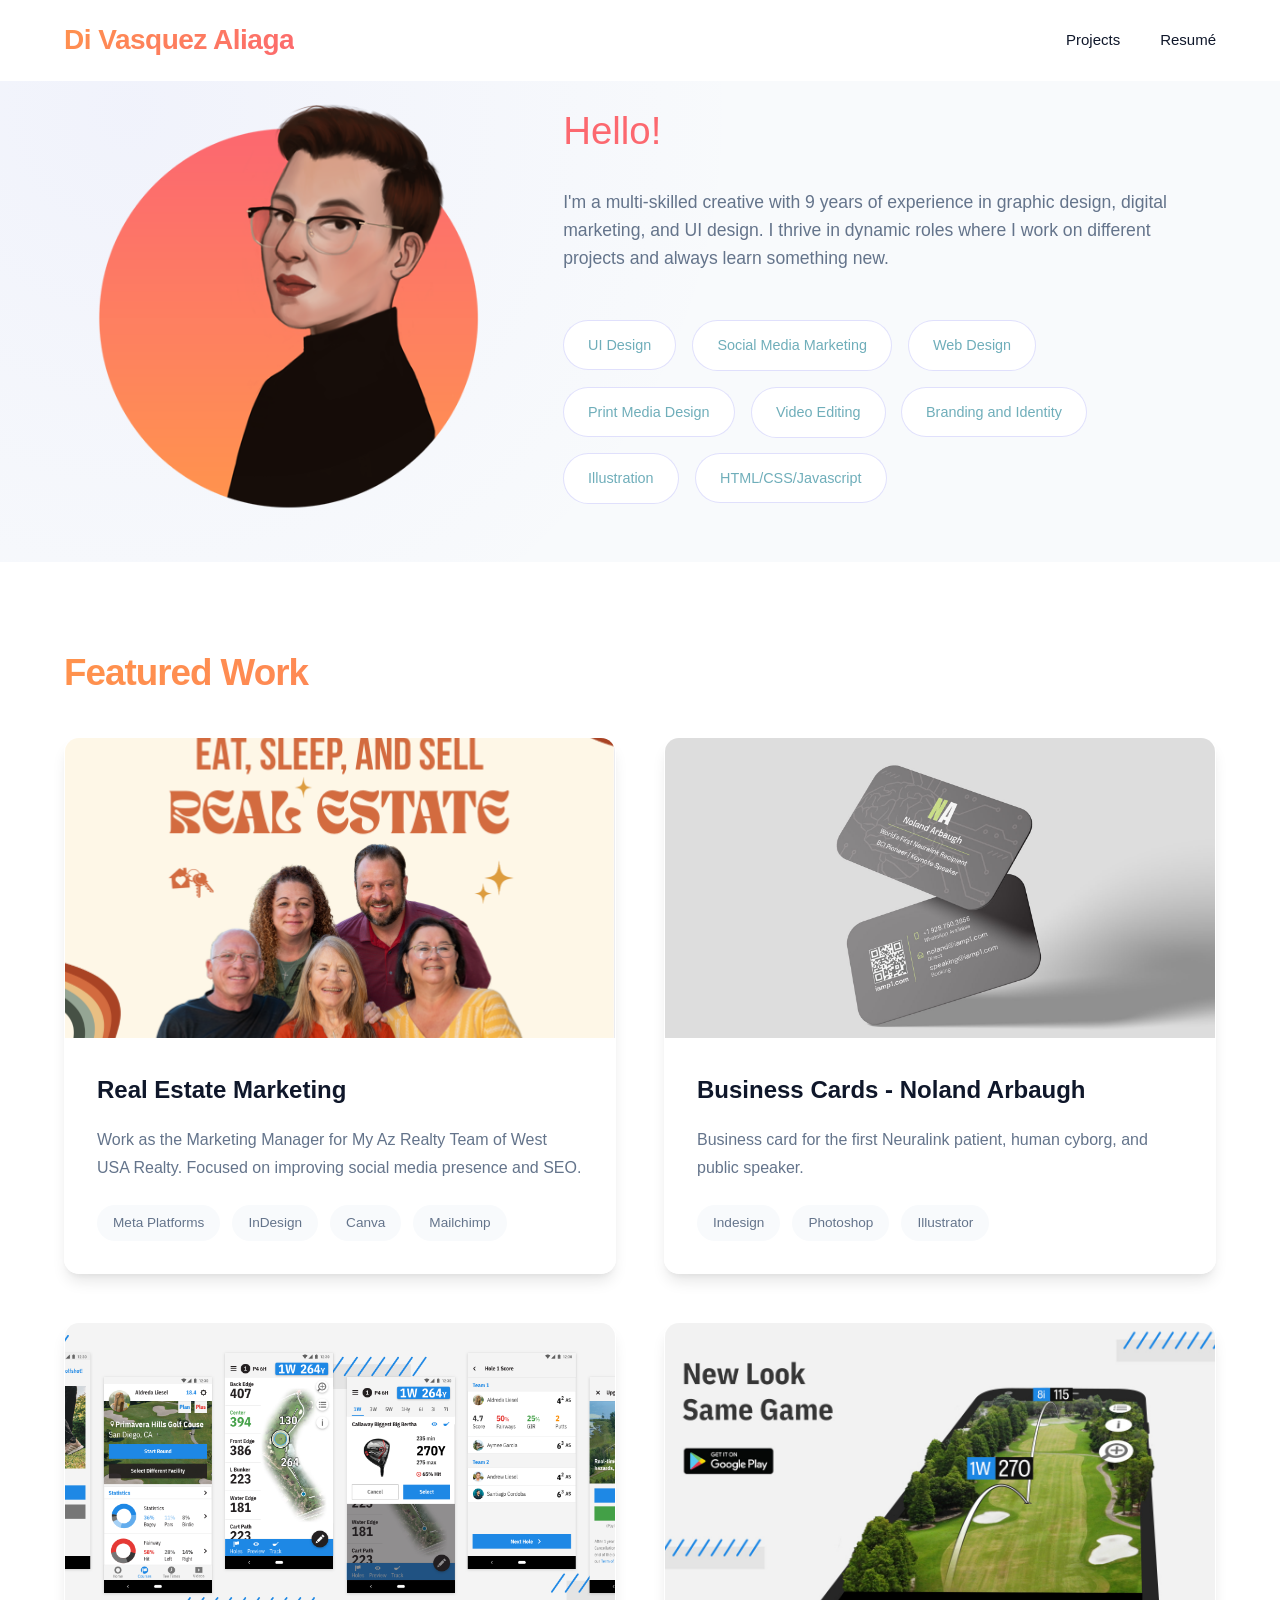
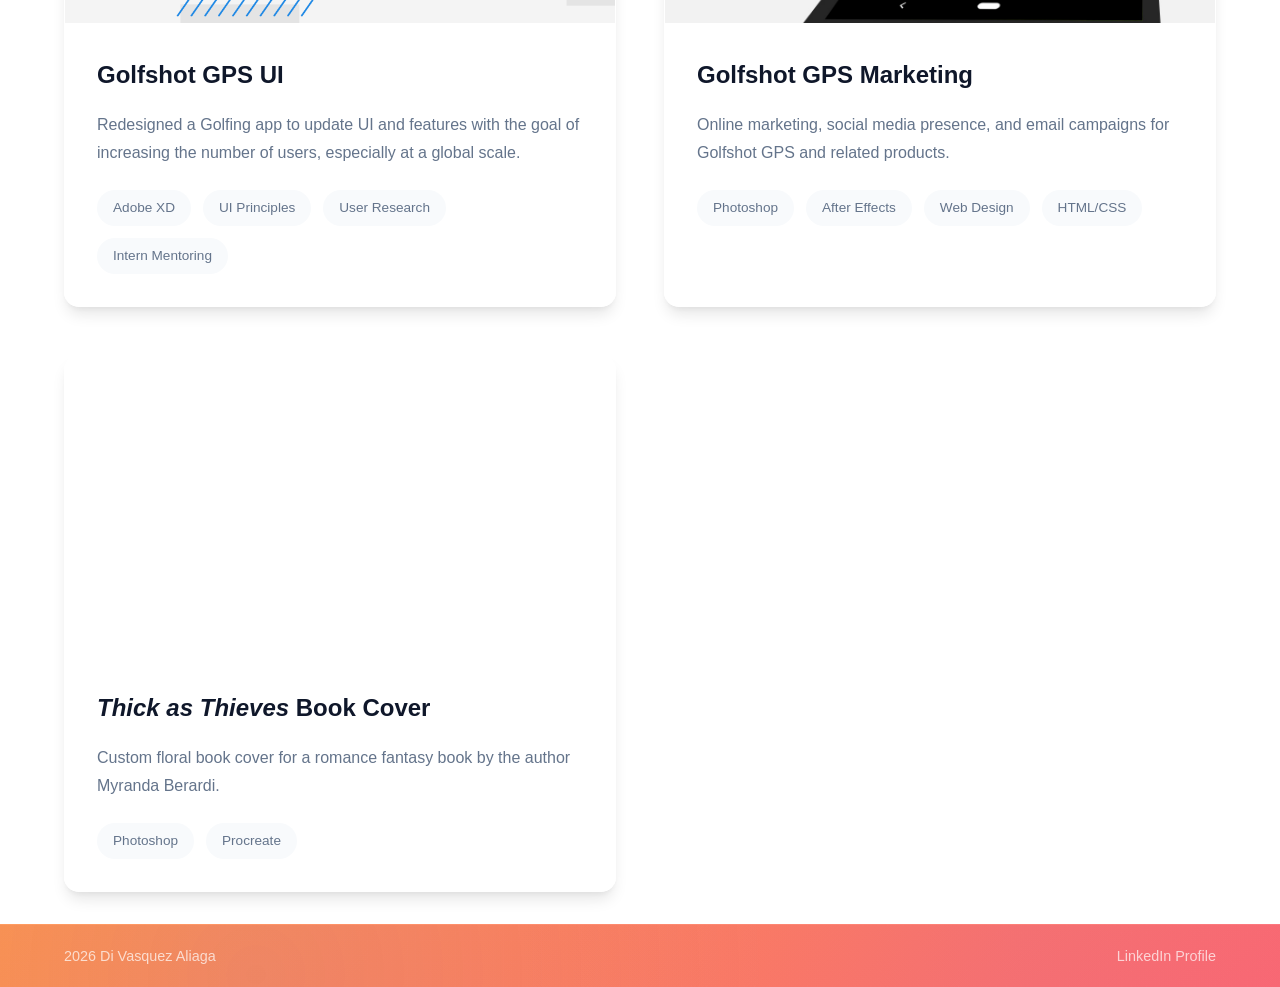
==== commit ee8ad28d: "Add files via upload" ====
--- a/index.html
+++ b/index.html
@@ -19,7 +19,7 @@
     <!-- Navigation -->
     <nav id="navbar">
         <div class="nav-container">
-            <a href="Index.html" style="text-decoration: none;"><div class="logo">Di Vasquez Aliaga</div></a>
+            <a href="index.html" style="text-decoration: none;"><div class="logo">Di Vasquez Aliaga</div></a>
             <ul class="nav-links">
 				<li>
 					<div class="dropdown">
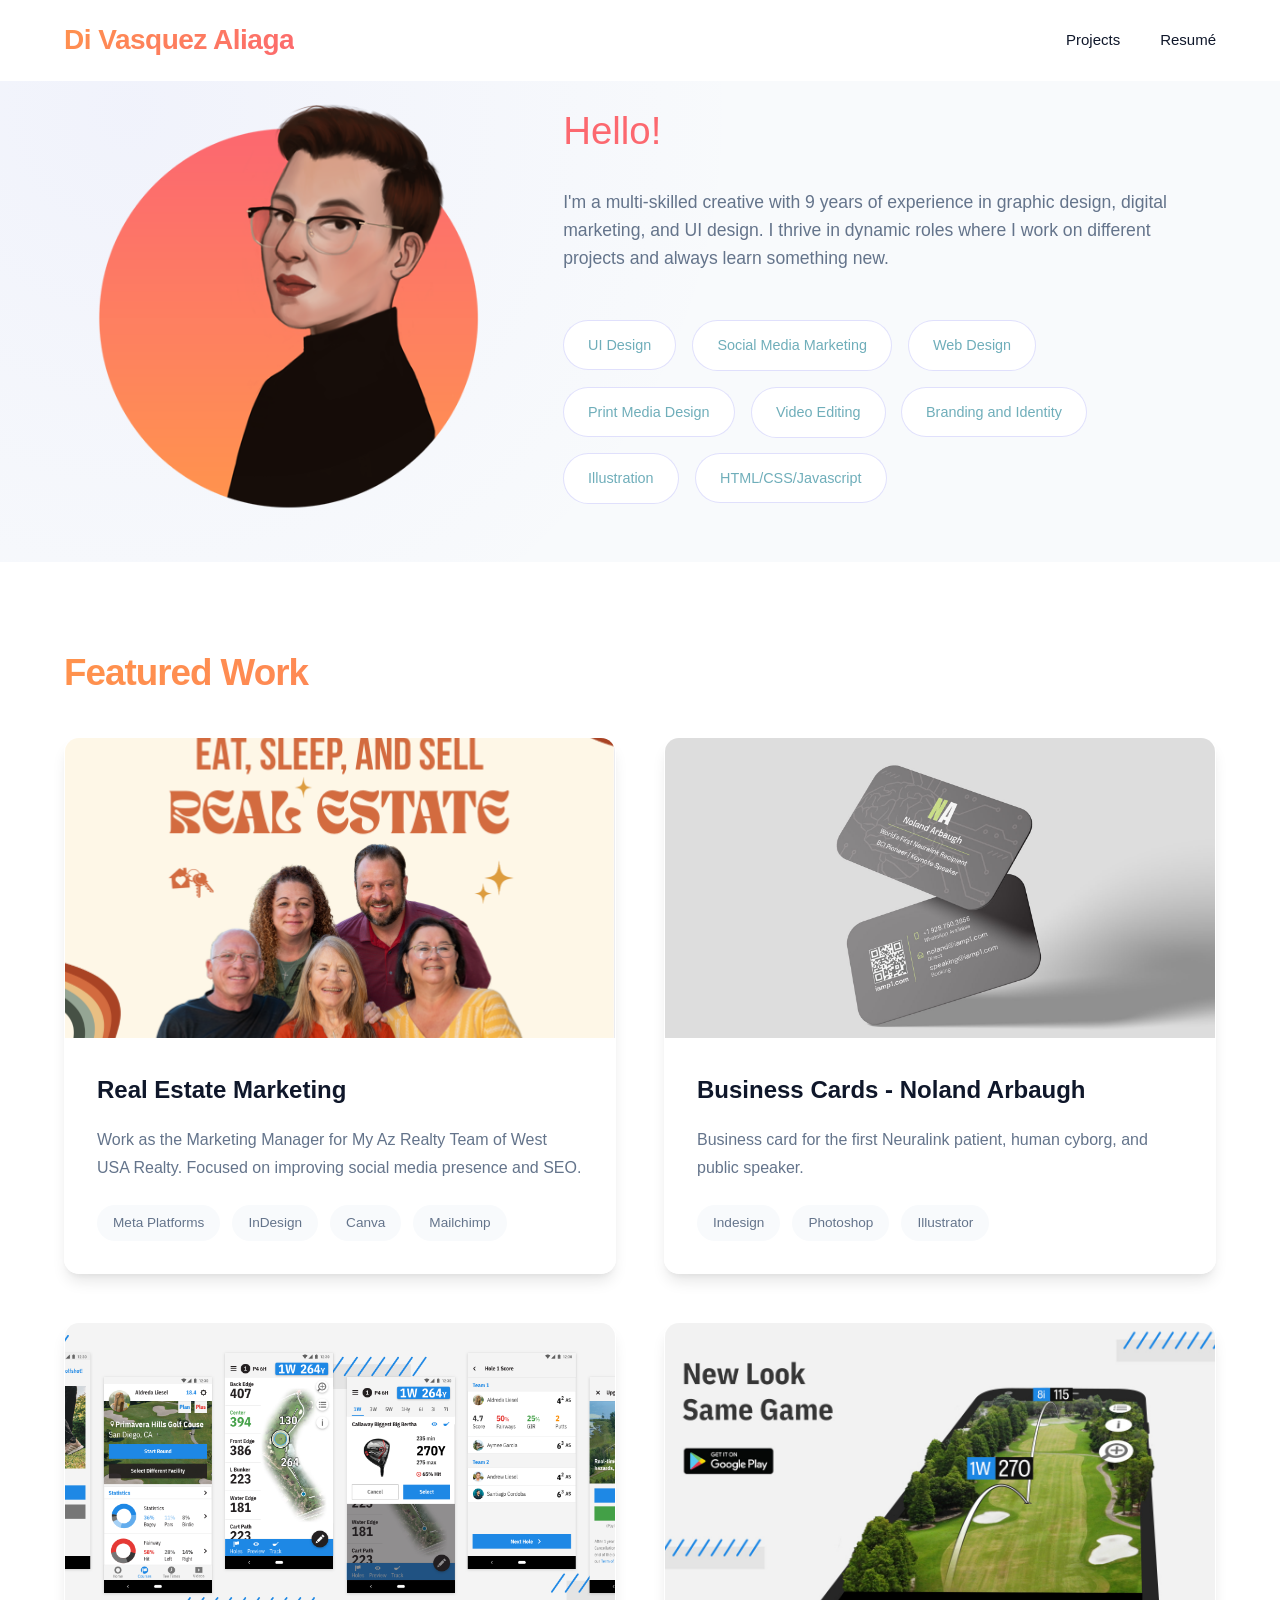
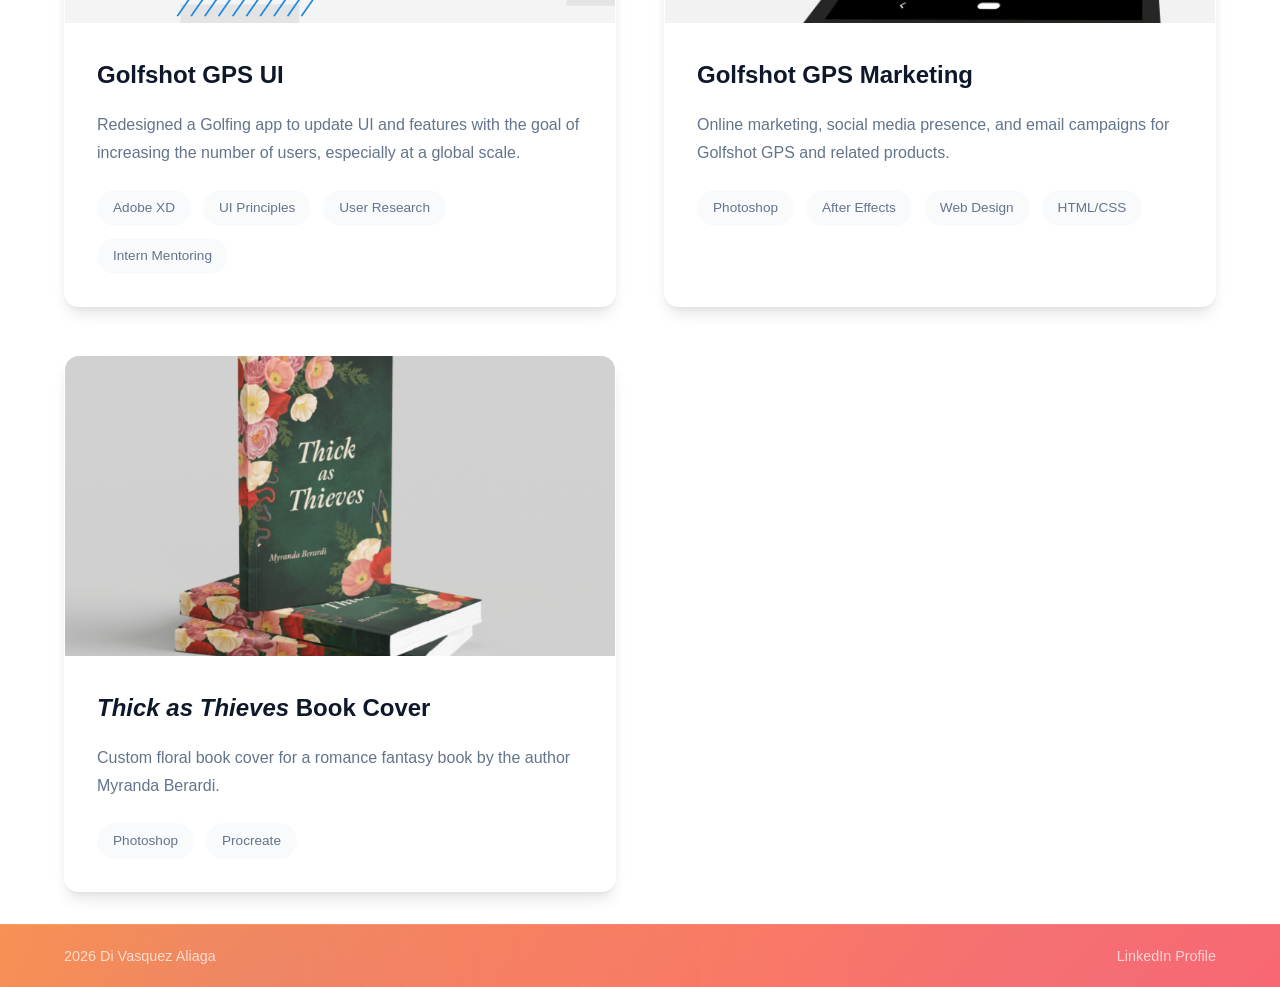
==== commit 54e41d94: "Add files via upload" ====
--- a/index.html
+++ b/index.html
@@ -27,7 +27,7 @@
 					  <div class="dropdown-content">
 						<a href="project-myazrealty.html">Real Estate Marketing</a>
 						<a href="project-noland.html">Noland Arbaugh Business Card</a>
-						 <a href="project-golfshot-uiux.html">Golfshot GPS UI</a>
+						<a href="project-golfshot-uiux.html">Golfshot GPS UI</a>
 						<a href="project-golfshot-marketing.html">Golfshot GPS Marketing</a>
 						<a href="project-TaT.html">"Thick as Thieves"</a>
 						<a href="project-lauren'sloft.html">Lauren's Loft Logo</a>
@@ -110,9 +110,9 @@
                     </div>
                 </div>
                 <div class="portfolio-item">
-					<a href="project-GolfshotUI.html"><div class="portfolio-image"></div></a>
+					<a href="project-golfshot-uiux.html"><div class="portfolio-image"></div></a>
                     <div class="portfolio-content">
-						<a href="project-GolfshotUI.html" style="text-decoration: none;">
+						<a href="project-golfshot-uiux.html" style="text-decoration: none;">
                         <h4>Golfshot GPS UI</h4>
                         <p>Redesigned a Golfing app to update UI and features with the goal of increasing the number of users, especially at a global scale.</p>
                         <div class="portfolio-tech">
@@ -127,7 +127,7 @@
                 <div class="portfolio-item">
 					<a href="project-golfshot-marketing.html"><div class="portfolio-image"></div></a>
                     <div class="portfolio-content">
-						<a href="project-GolfshotMarketing.html" style="text-decoration: none;">
+						<a href="project-golfshot-marketing.html" style="text-decoration: none;">
                         <h4>Golfshot GPS Marketing</h4>
                         <p>Online marketing, social media presence, and email campaigns for Golfshot GPS and related products.</p>
                         <div class="portfolio-tech">
--- a/personal-style.css
+++ b/personal-style.css
@@ -246,6 +246,7 @@
 		  min-width: 160px;
 		  box-shadow: 0px 8px 16px 0px rgba(0,0,0,0.2);
 		  z-index: 1;
+		  line-height: 1.4;
 		}
 
 		.dropdown-content a {
@@ -799,7 +800,7 @@
         }
 
         .portfolio-item:nth-child(5) .portfolio-image {
-            background-image: url('images/home page/tat-mockup.png');
+            background-image: url('images/home page/Tat-mockup.png');
         }
 
         .portfolio-item:nth-child(6) .portfolio-image {
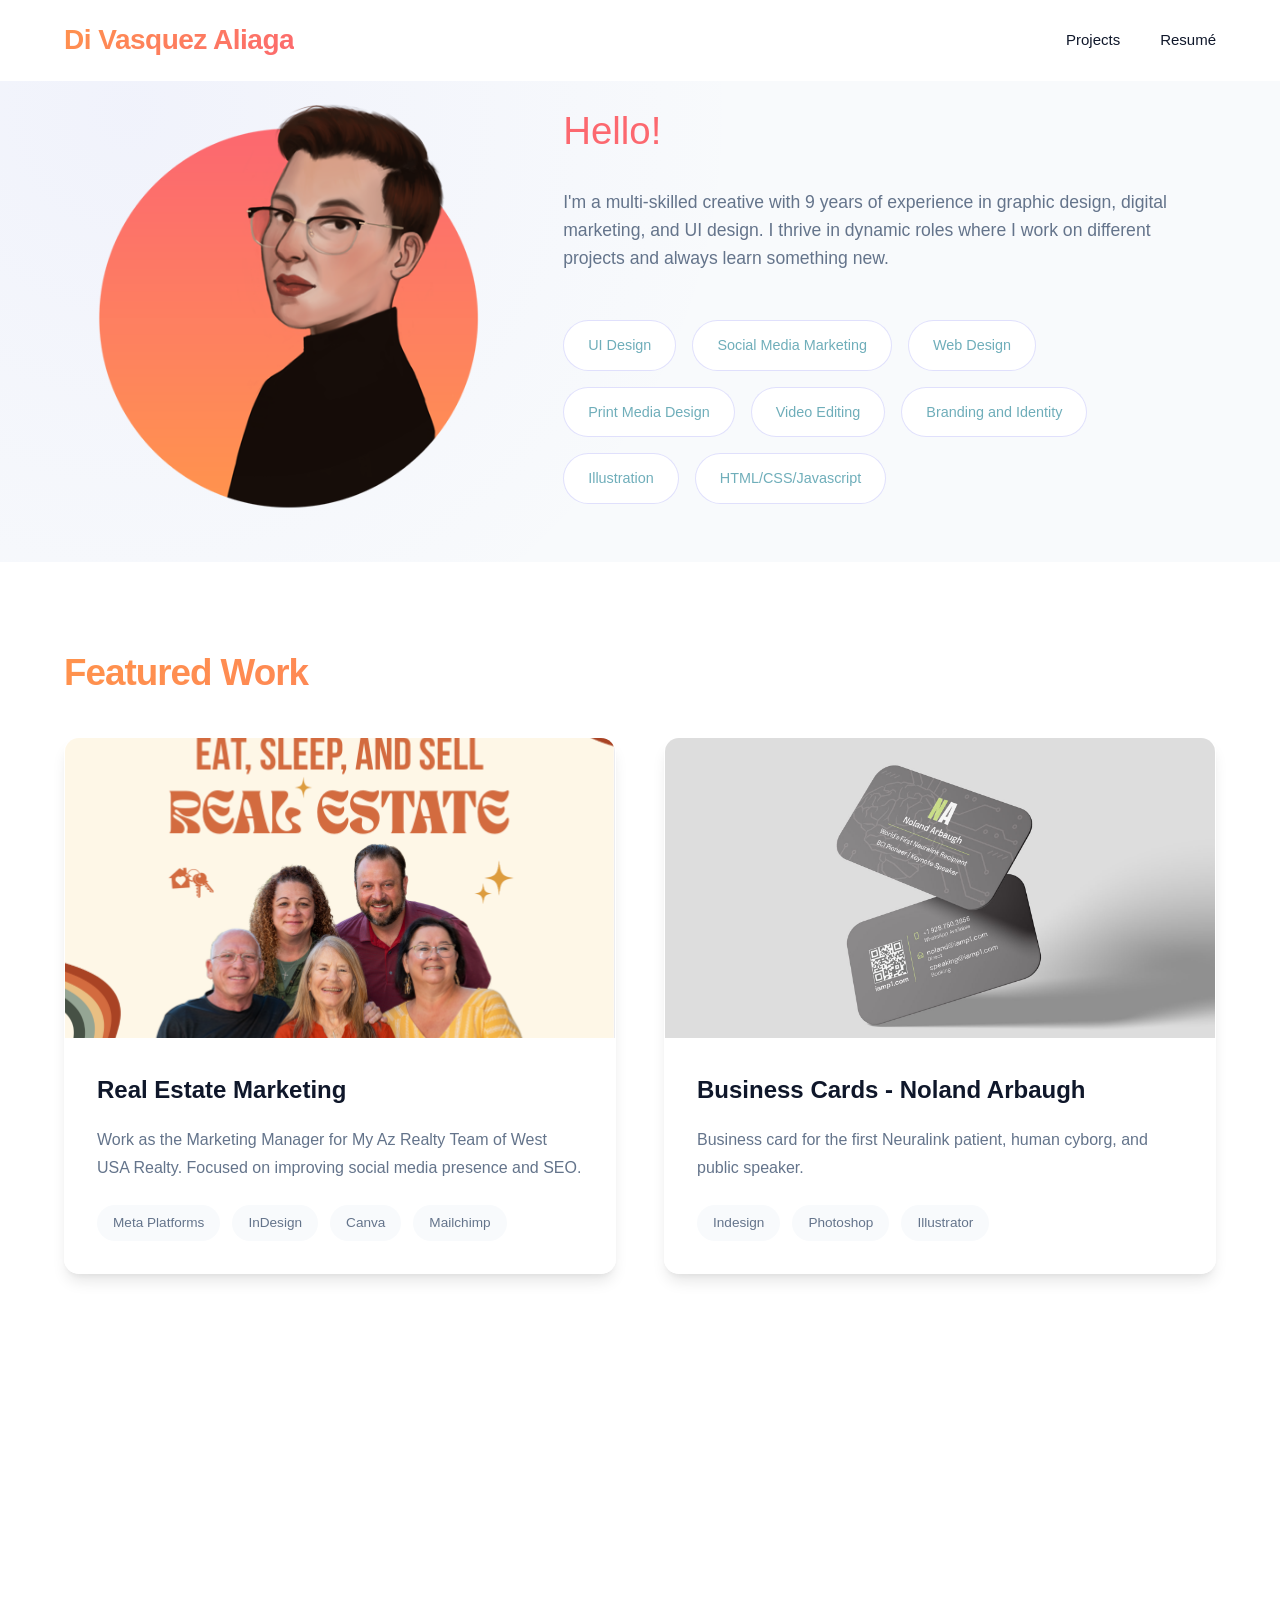
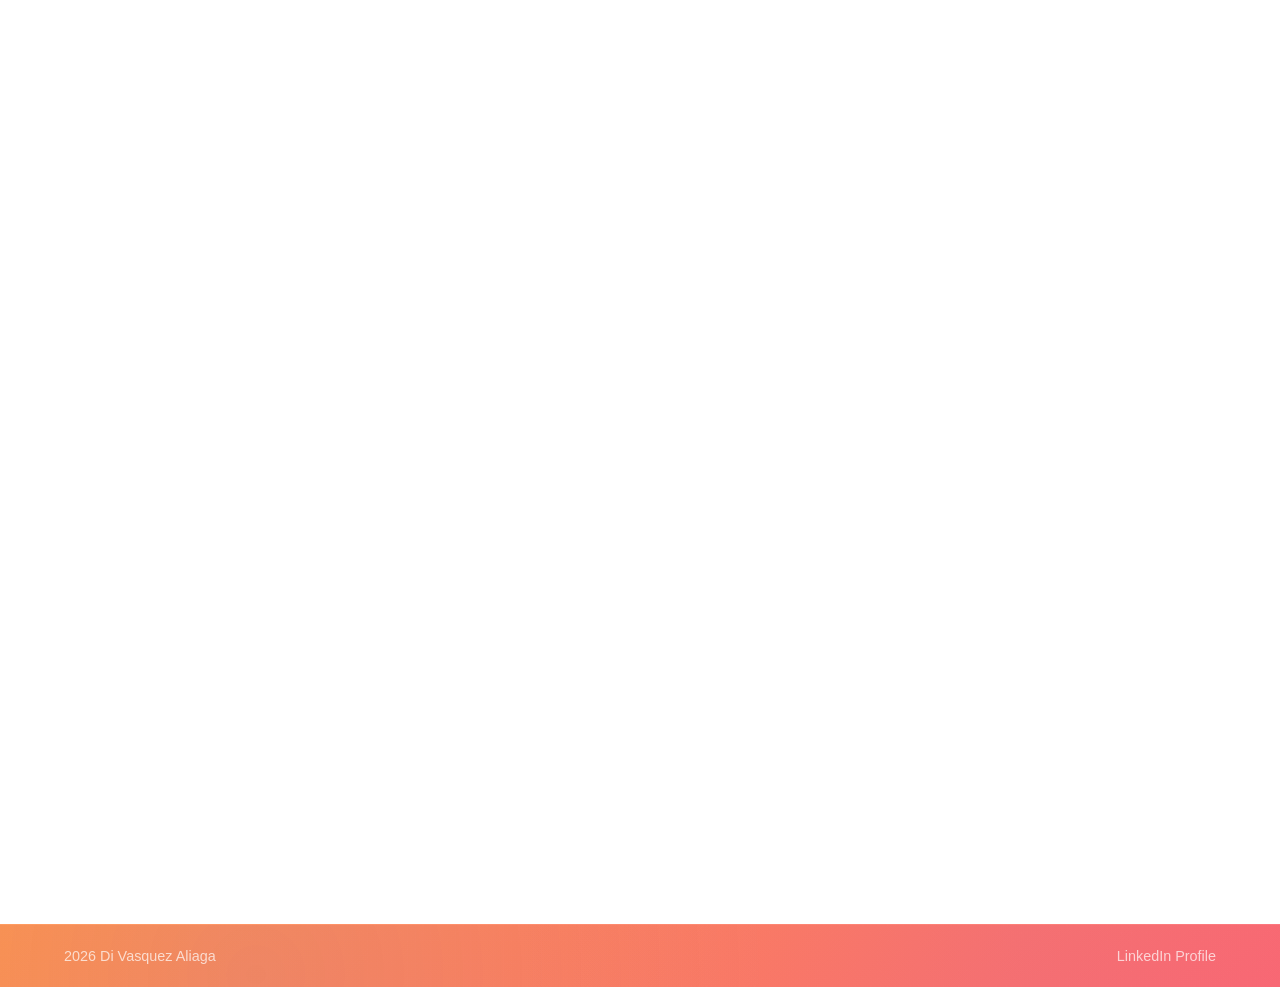
==== commit 5e3bc0a8: "Add files via upload" ====
--- a/index.html
+++ b/index.html
@@ -34,7 +34,7 @@
 					  </div>
 					</div>
 				</li>
-                <li><a href="Di Vásquez Aliaga-Resume 2026.pdf" target="_blank">Resumé</a></li>
+                <li><a href="resume-page.html" target="_blank">Resumé</a></li>
             </ul>
             <div class="mobile-menu-toggle" id="mobileMenuToggle">
                 <div class="hamburger"></div>
@@ -47,8 +47,13 @@
     <!-- Mobile Menu -->
     <div class="mobile-menu" id="mobileMenu">
         <ul class="mobile-nav-links">
-			<li><a href="#about">Projects</a></li>
-            <li><a href="#portfolio">Resumé</a></li>
+			<li><a href="project-myazrealty.html">Real Estate Marketing</a></li>
+			<li><a href="project-noland.html">Noland Arbaugh Business Card</a></li>
+			<li><a href="project-golfshot-uiux.html">Golfshot GPS UI</a></li>
+			<li><a href="project-golfshot-marketing.html">Golfshot GPS Marketing</a></li>
+			<li><a href="project-TaT.html">"Thick as Thieves"</a></li>
+			<li><a href="project-lauren'sloft.html">Lauren's Loft Logo</a></li>
+            <li><a href="resume-page.html">Resumé</a></li>
         </ul>
     </div>
 
